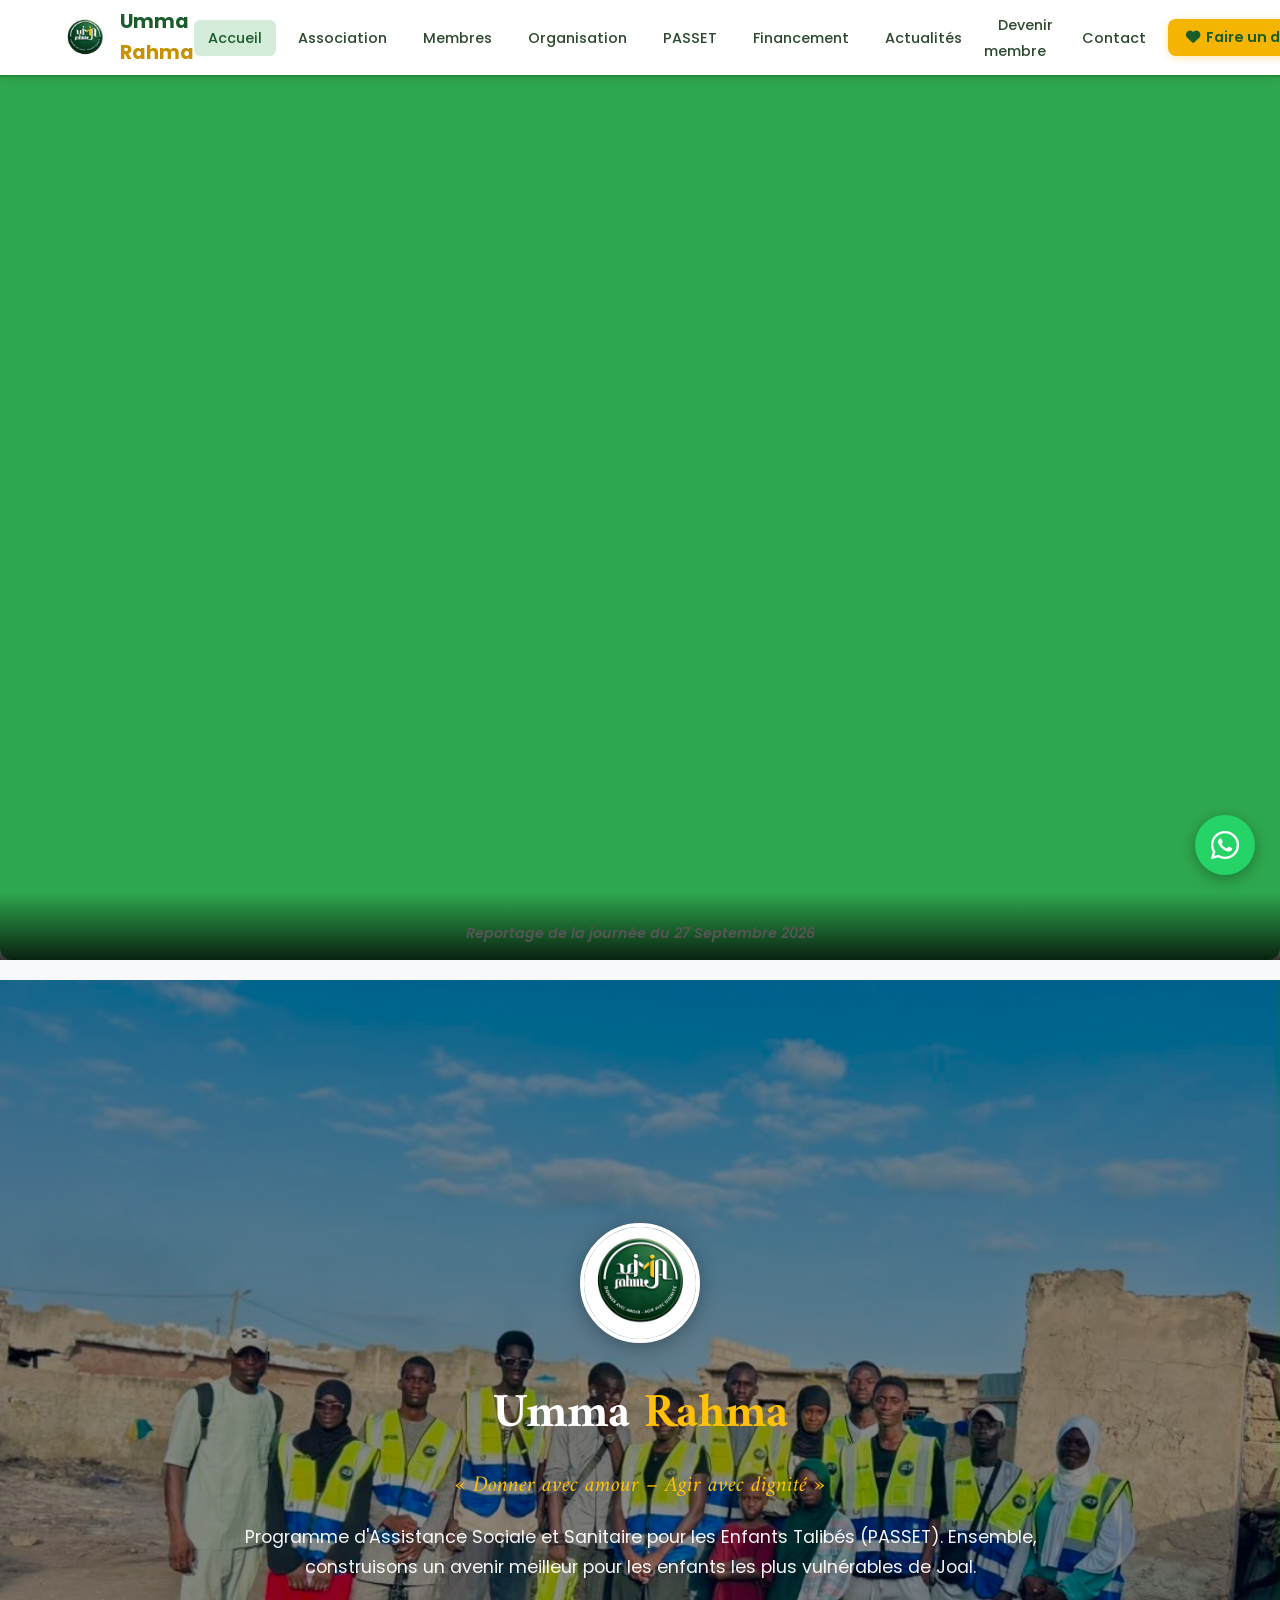
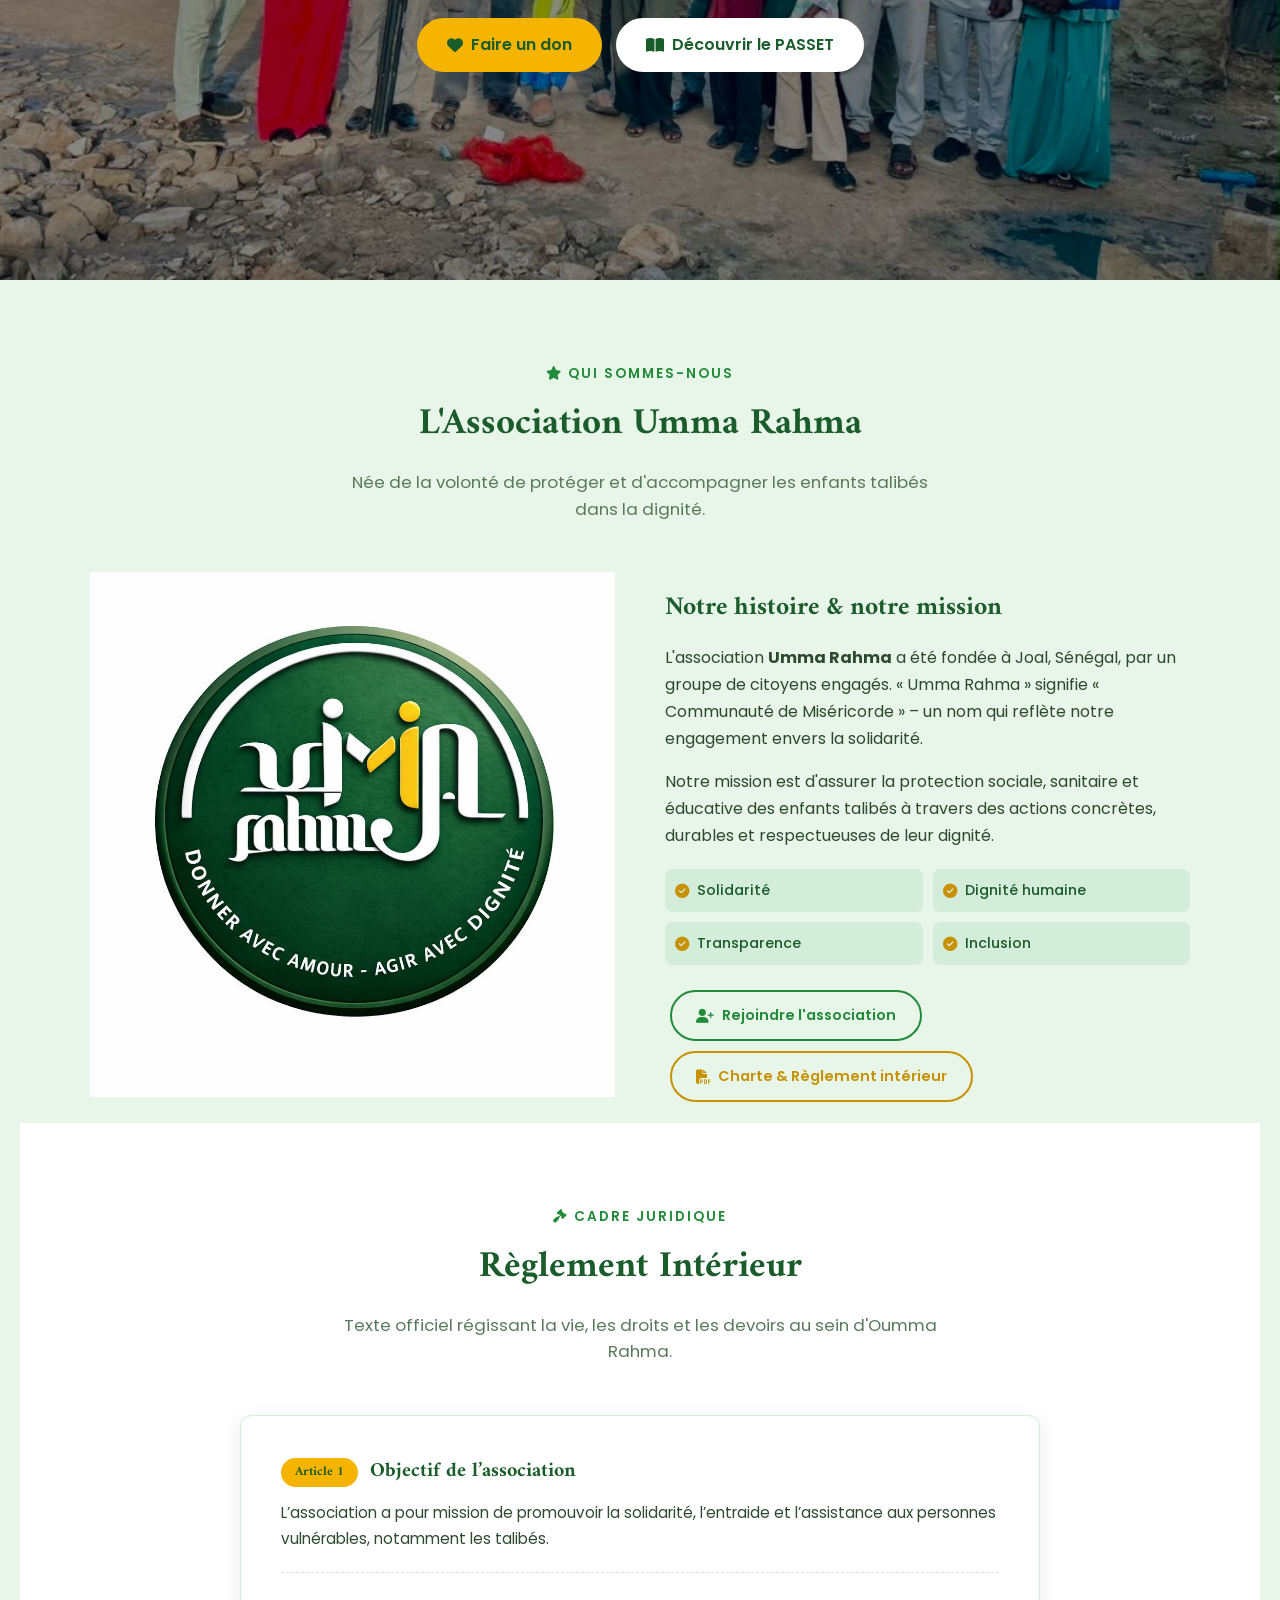
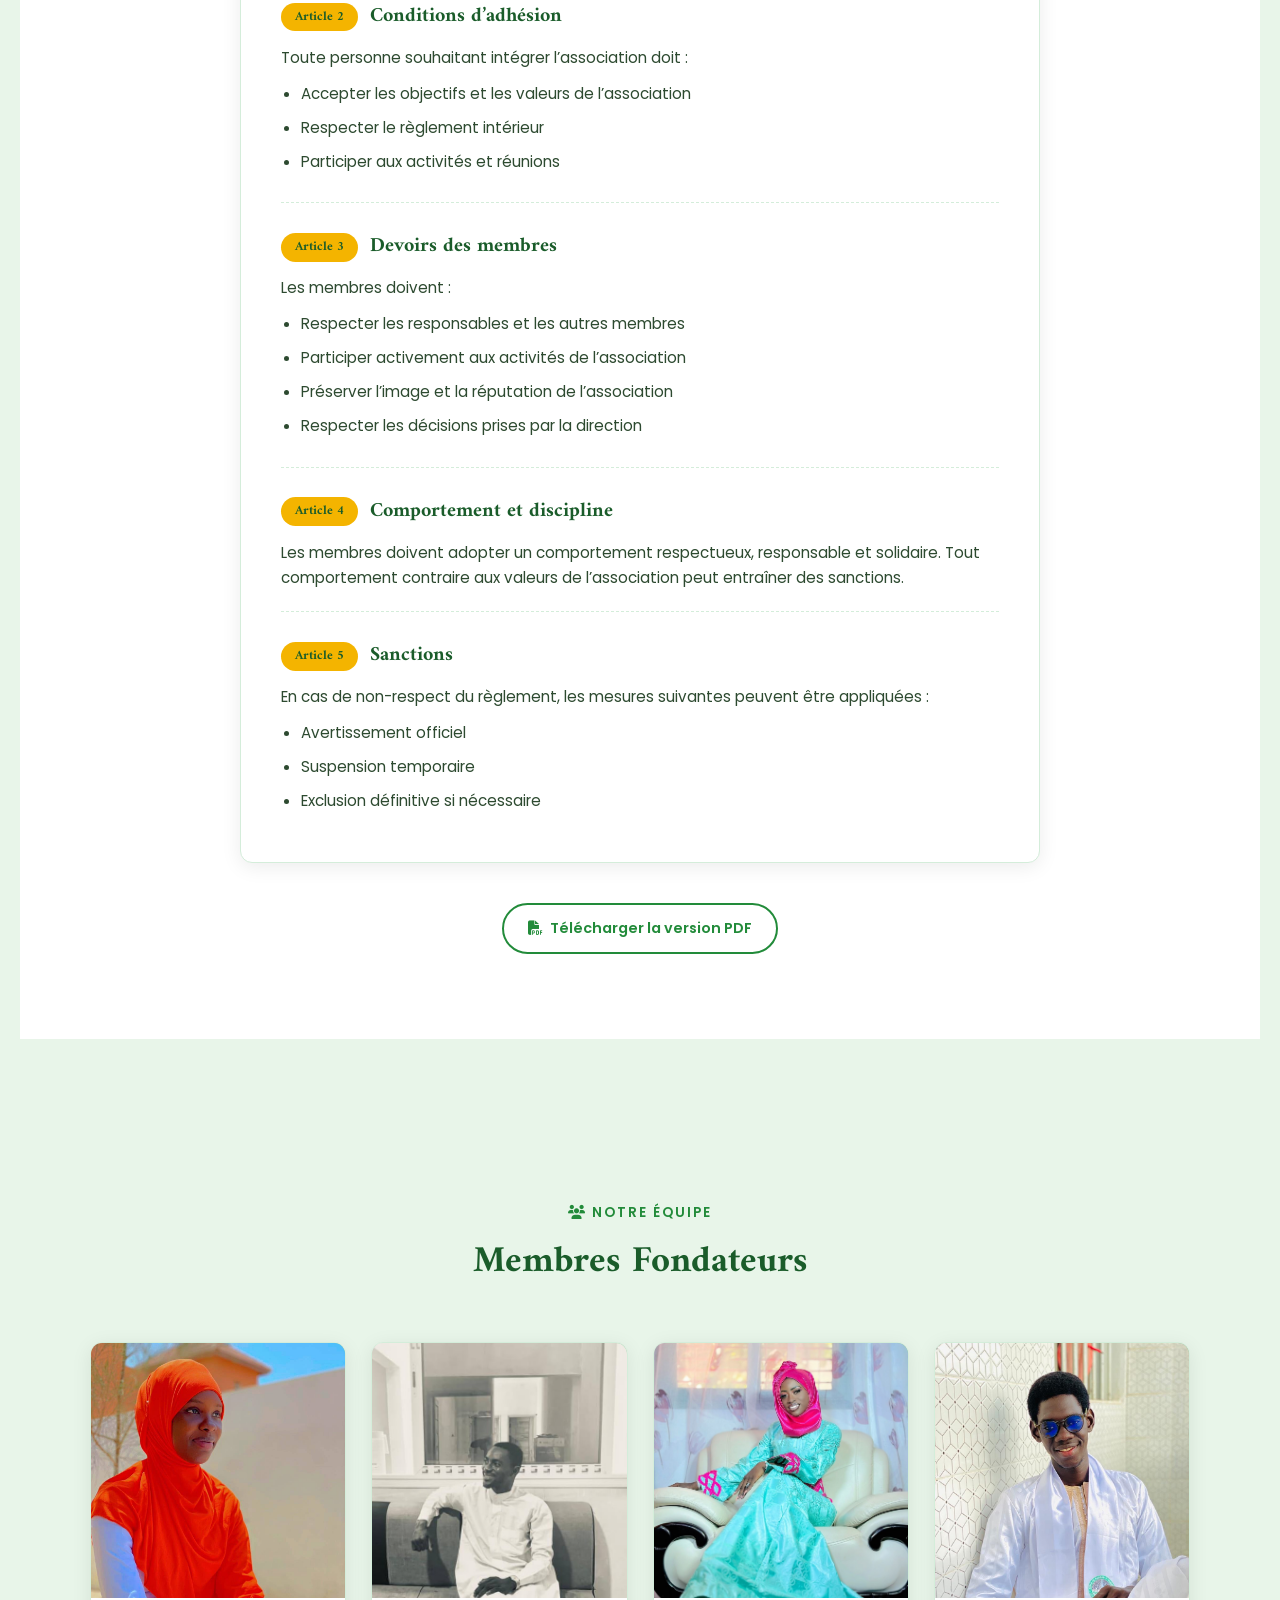
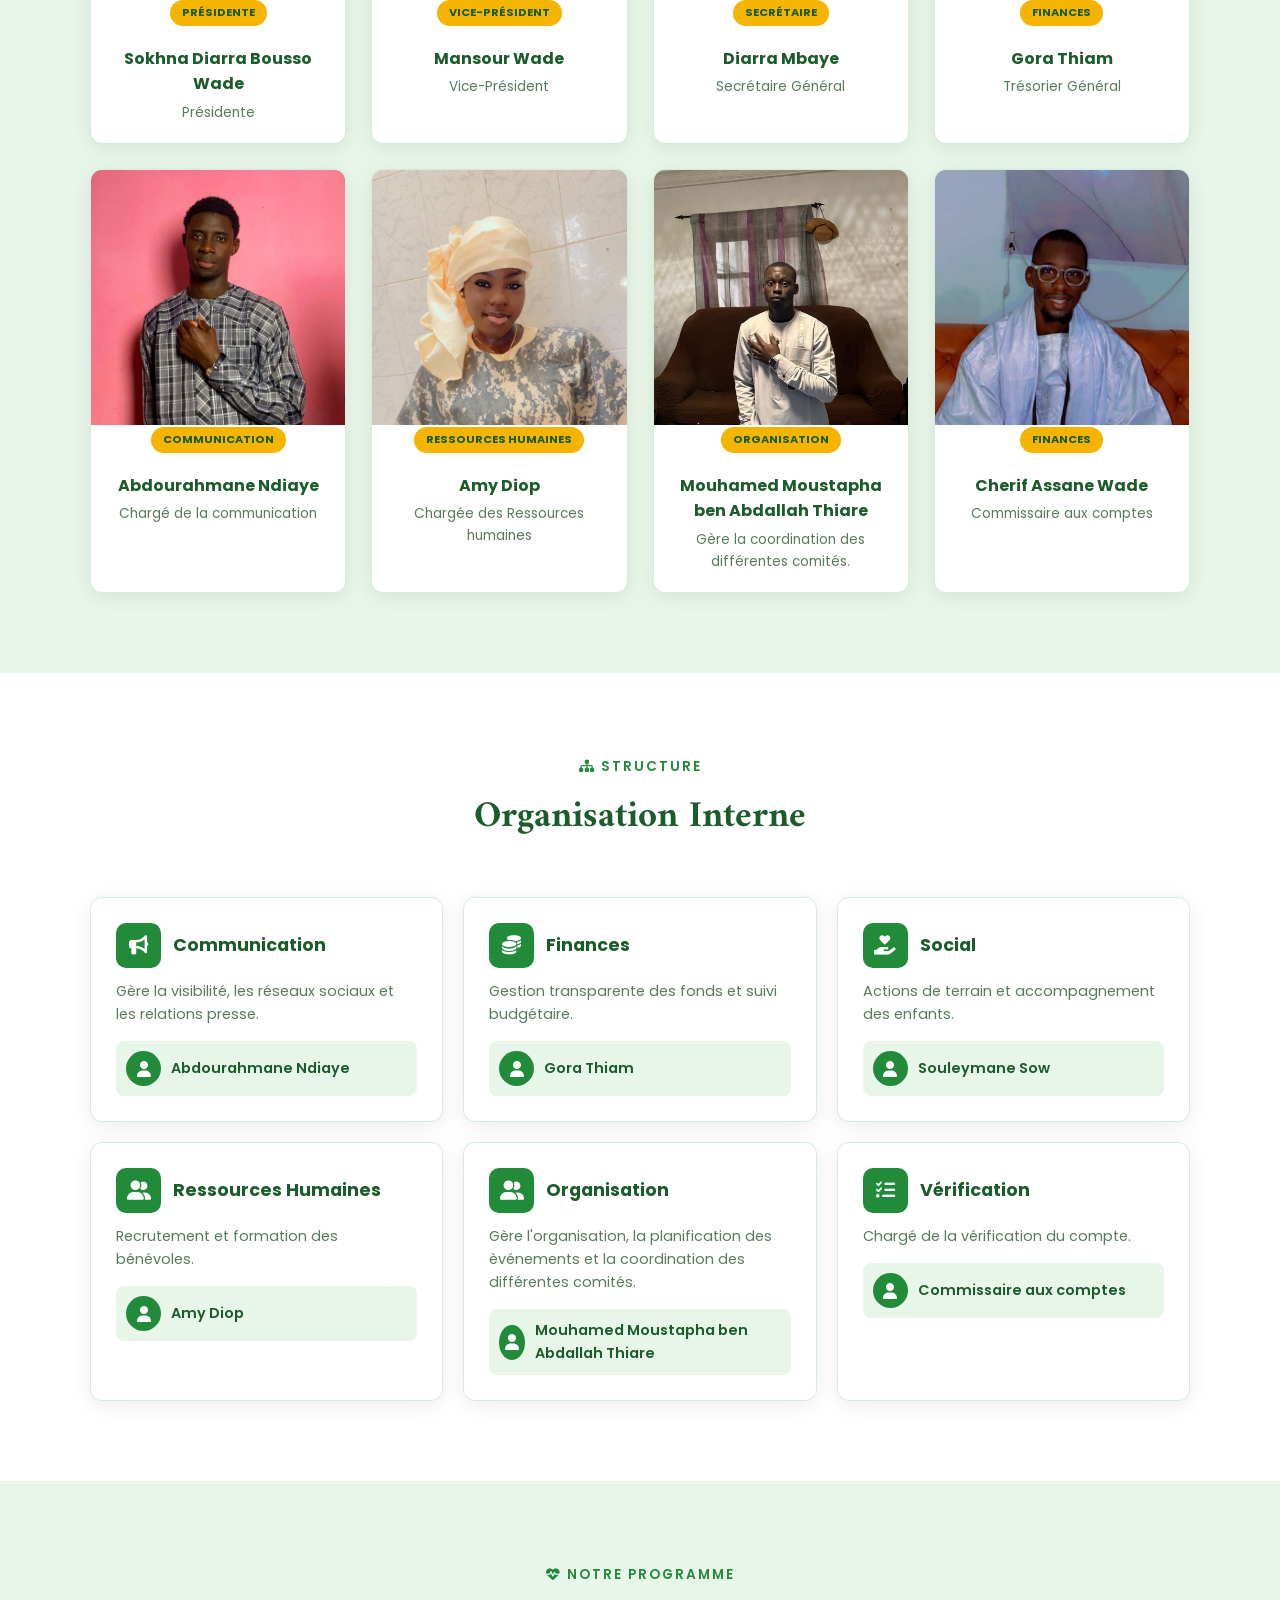
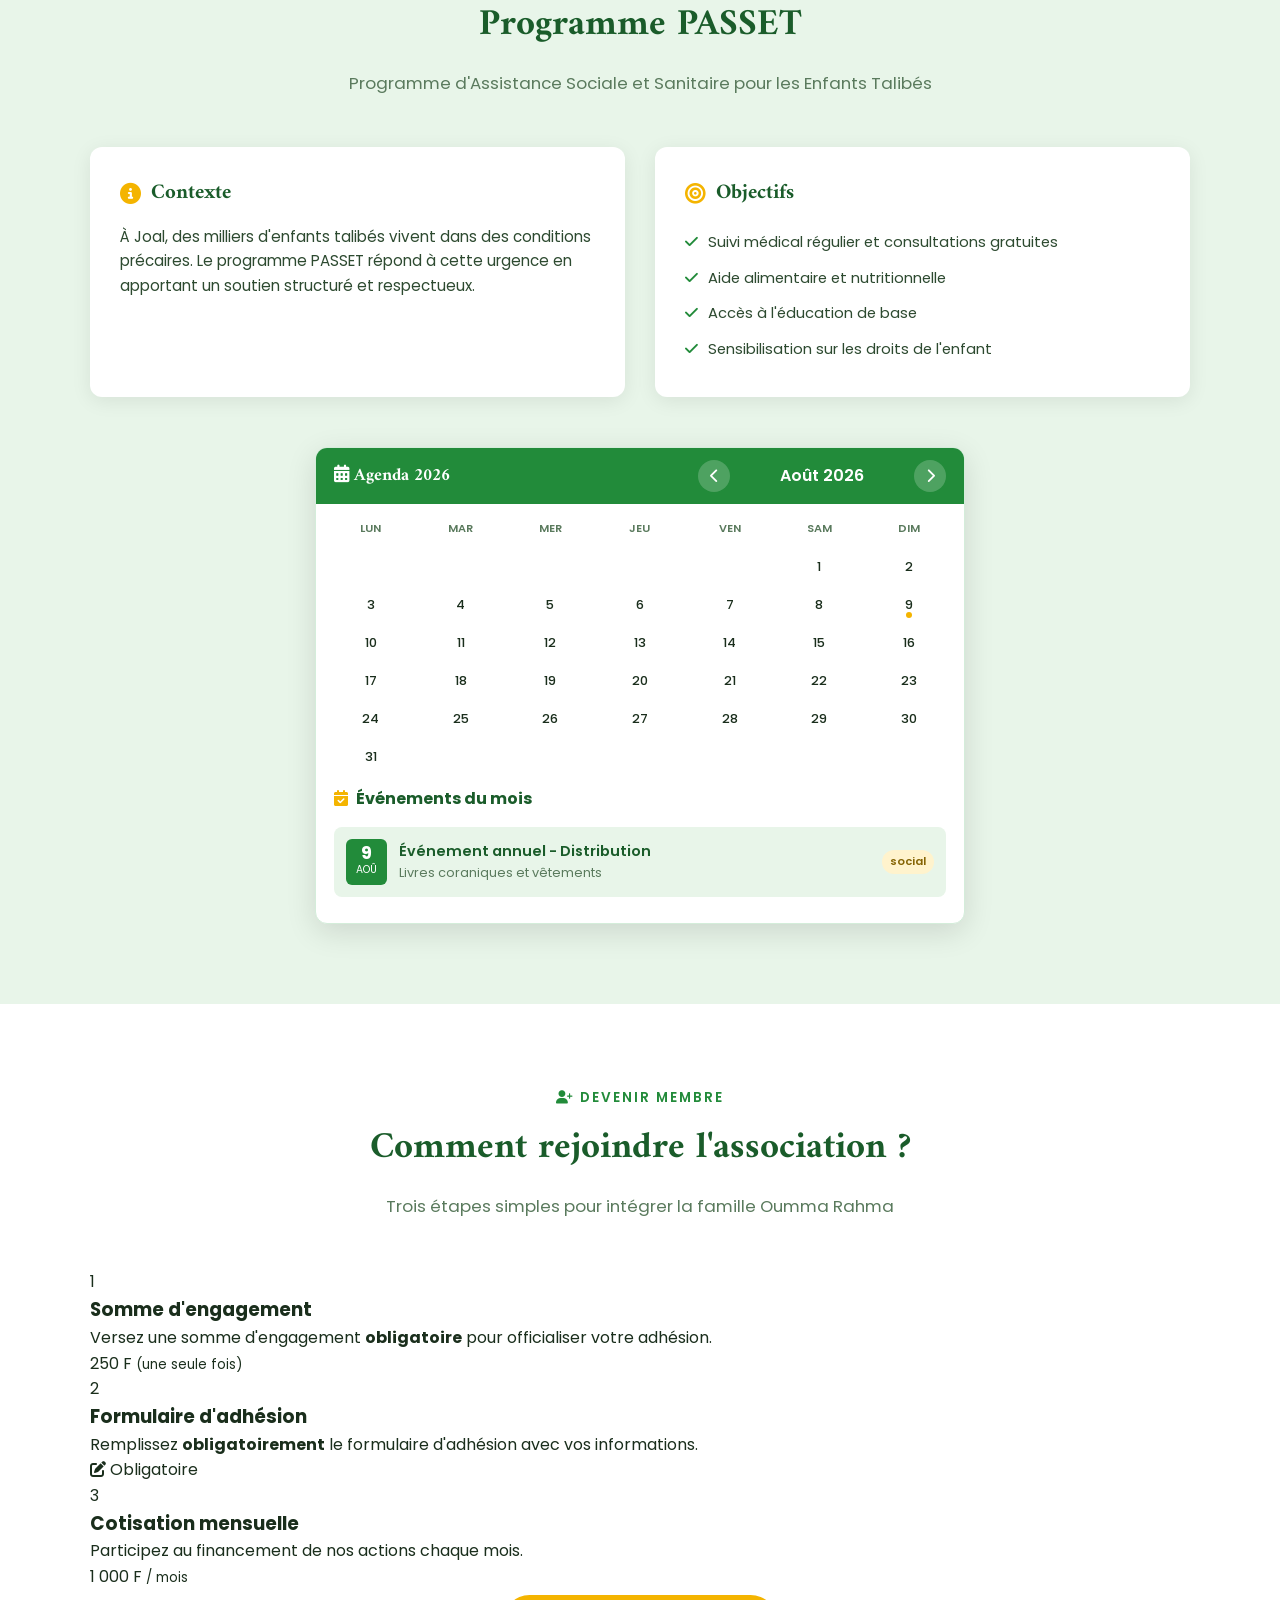
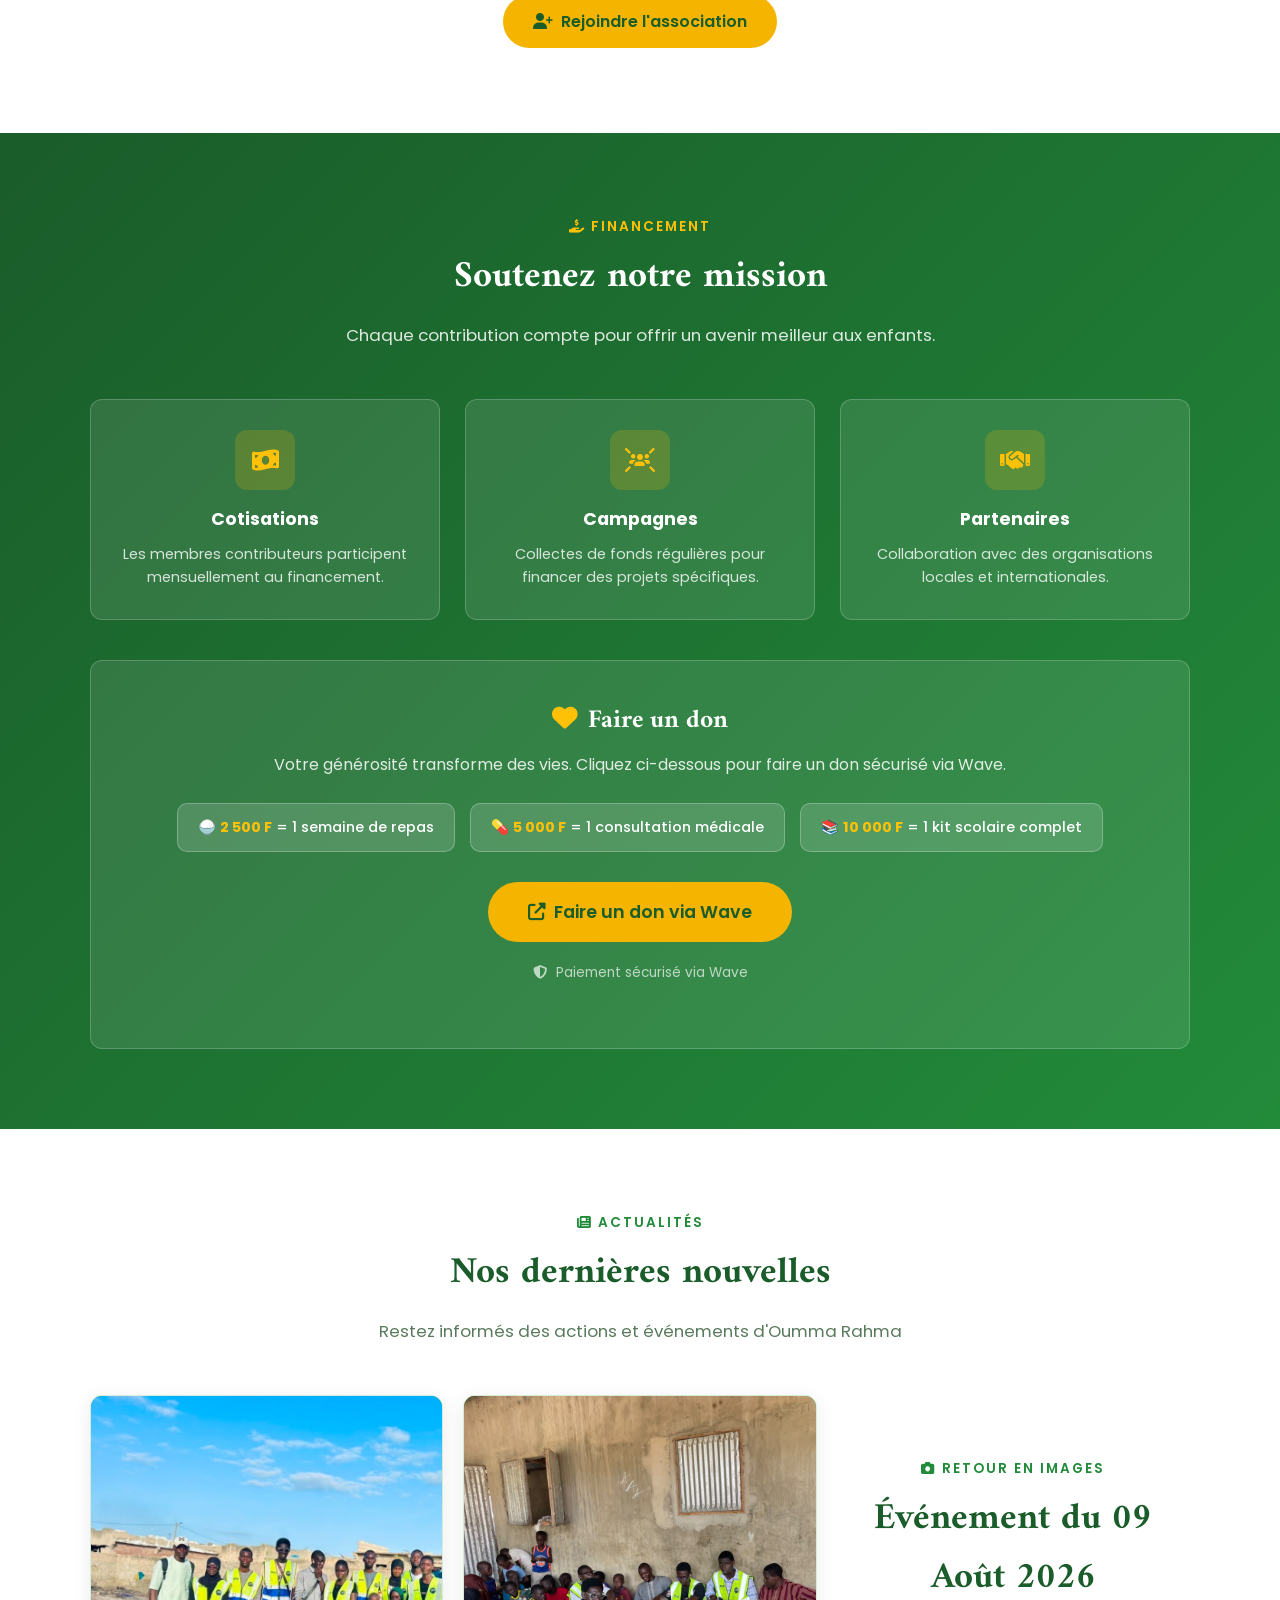
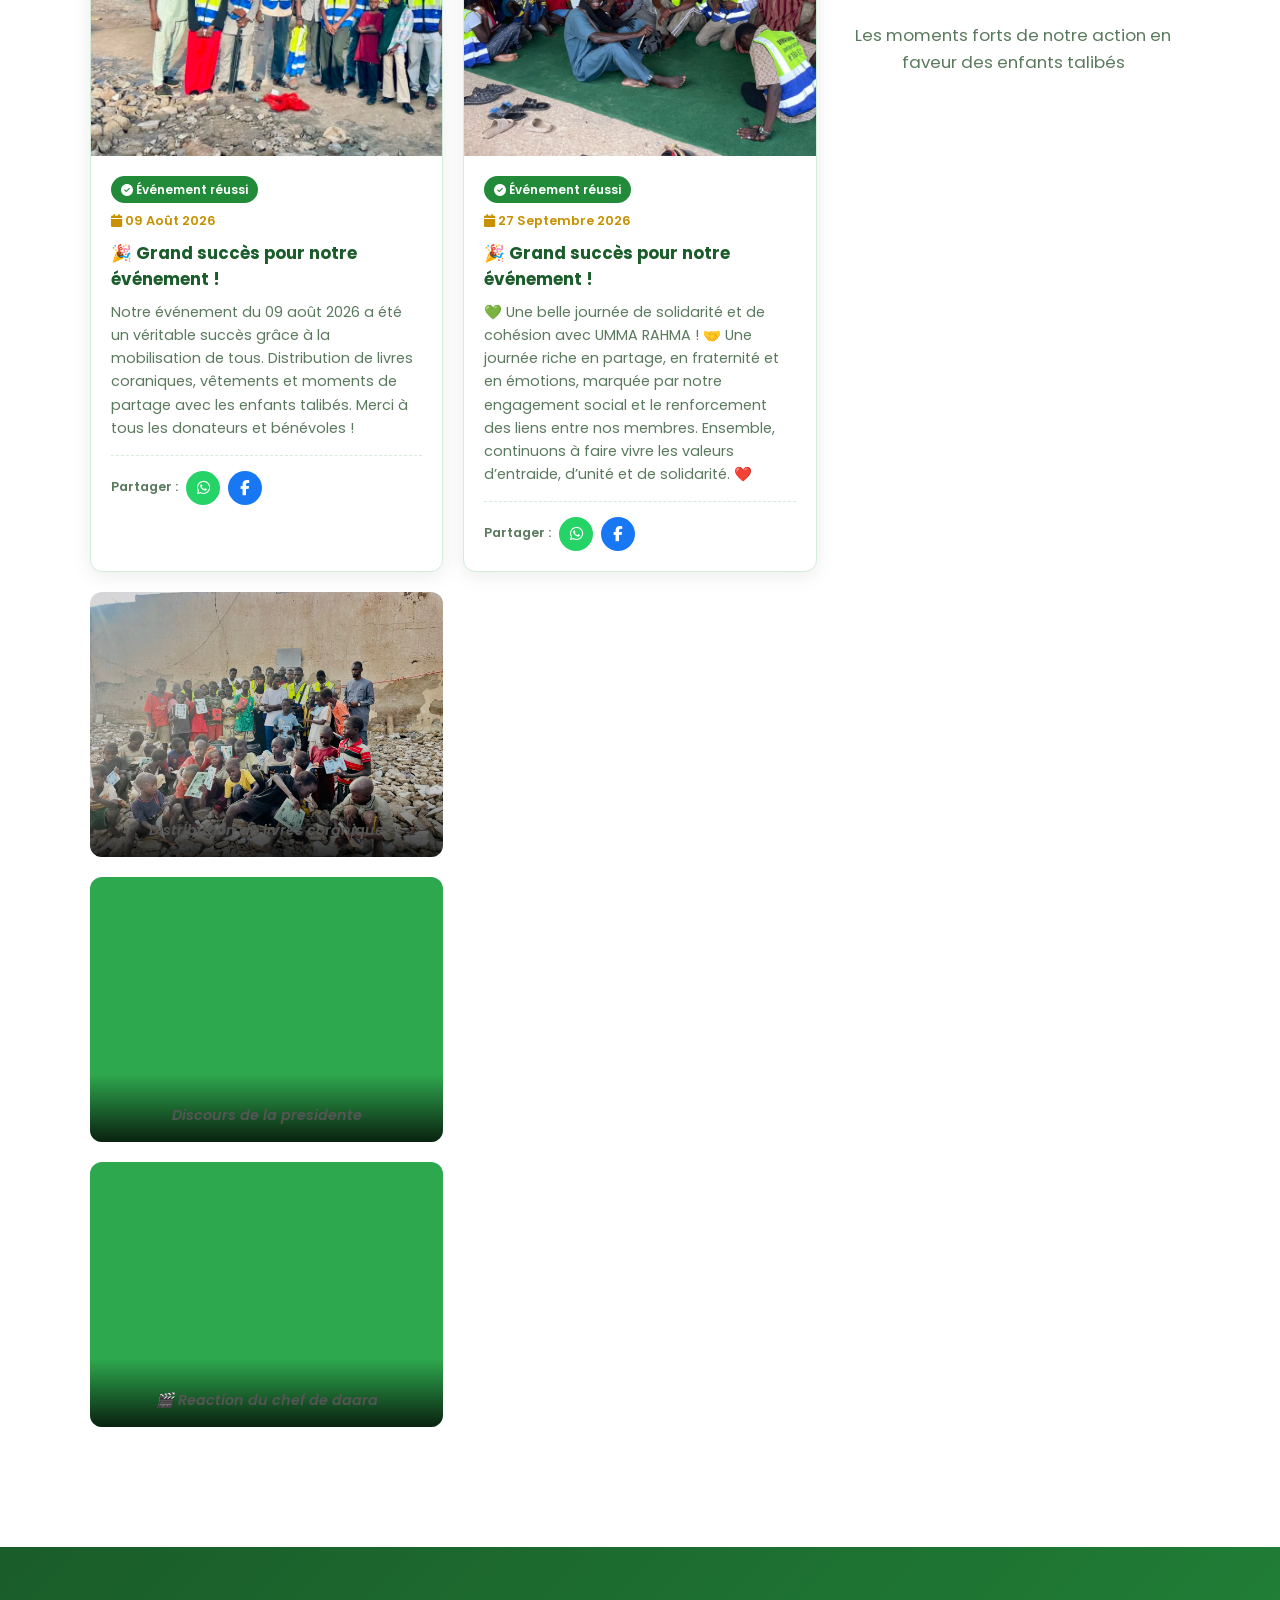
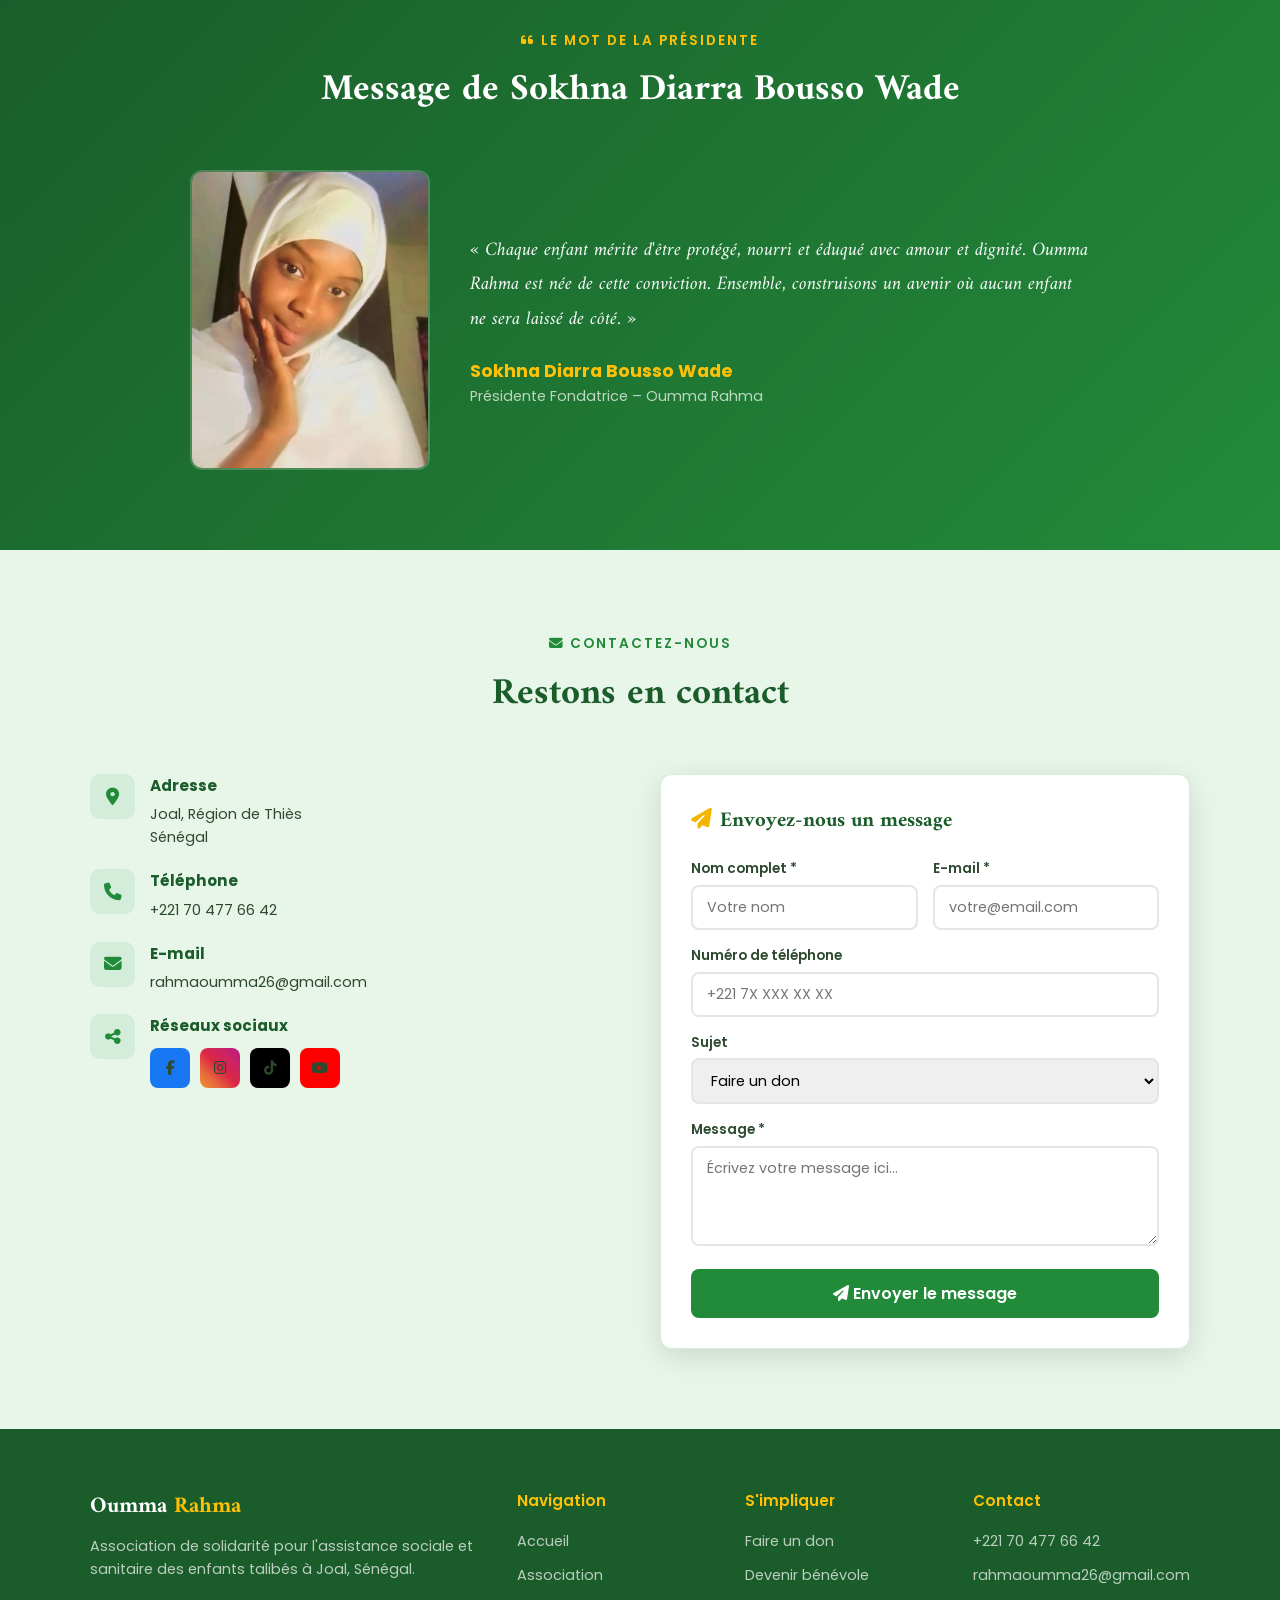
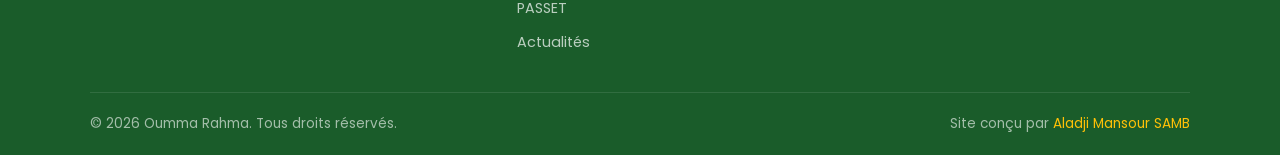
==== index.html @ 97821707 "Update index.html" ====
<!DOCTYPE html>
<html lang="fr">
<head>
      
    <link rel="canonical" href="https://umma-rahma.github.io/Umma-Rahma/" />
    <!-- Google tag (gtag.js) -->
<script async src="https://www.googletagmanager.com/gtag/js?id=G-PC7E6XCJS2"></script>
<script>
  window.dataLayer = window.dataLayer || [];
  function gtag(){dataLayer.push(arguments);}
  gtag('js', new Date());

  gtag('config', 'G-PC7E6XCJS2');
</script>
    <meta charset="UTF-8">
    <meta name="viewport" content="width=device-width, initial-scale=1.0">
    <title>Umma Rahma – Association de Solidarité à Joal, Sénégal</title>
<meta name="description" content="Découvrez Umma Rahma à Joal. Nous protégeons et accompagnons les enfants talibés par des actions sociales, sanitaires et éducatives. Rejoignez notre mission.">
    <link rel="preconnect" href="https://fonts.googleapis.com">
    <link href="https://fonts.googleapis.com/css2?family=Poppins:wght@300;400;500;600;700;800&family=Amiri:wght@400;700&display=swap" rel="stylesheet">
    <link rel="stylesheet" href="https://cdnjs.cloudflare.com/ajax/libs/font-awesome/6.5.0/css/all.min.css">
    <!-- ✅ CSS EXTERNE -->
    <link rel="stylesheet" href="styles.css">
    <script src="https://cdn.formsubmit.co/ajax.js" defer></script>
    <script type="application/ld+json">
{
  "@context": "https://schema.org",
  "@type": "NGO",
  "name": "Association Umma Rahma",
  "url": "https://umma-rahma.github.io/Umma-Rahma/",
  "description": "Association de solidarité à Joal, Sénégal, dédiée à la protection sociale, sanitaire et éducative des enfants talibés.",
  "address": {
    "@type": "PostalAddress",
    "addressLocality": "Joal",
    "addressRegion": "Région de Thiès",
    "addressCountry": "SN"
  },
  "contactPoint": {
    "@type": "ContactPoint",
    "contactType": "Adhésions et Dons",
    "availableLanguage": ["French", "Wolof"]
  }
}
</script>
 
        
</head>
<body>
    
                                <!-- 🎥 VIDÉO 4 -->
        <div class="gallery-item video-container">
  <iframe src="https://www.youtube.com/embed/9JoAQfcyWLM?si=qhn9fbRkwCSv-Zwh"
      title="Reportage Umma Rahma du 27 Septembre 2026"
      width="100%" 
      style="border:0;" 
      loading="lazy" 
      allow="accelerometer; autoplay; clipboard-write; encrypted-media; gyroscope; picture-in-picture" 
      allowfullscreen>
  </iframe>
  <div class="gallery-caption">Reportage de la journée du 27 Septembre 2026</div>
</div>
    <!-- NAVIGATION -->
    <nav class="navbar">
        <div class="nav-container">
            <a href="#accueil" class="nav-logo">
                <img src="images/logo-oumma-rahma.png" alt="Oumma Rahma" class="hero-logo-2">
                <div class="nav-logo-text">Umma <span>Rahma</span></div>
            </a>
            <ul class="nav-links" id="navLinks">
                <li><a href="#accueil" class="active">Accueil</a></li>
                <li><a href="#association">Association</a></li>
                <li><a href="#membres">Membres</a></li>
                <li><a href="#organisation">Organisation</a></li>
                <li><a href="#passet">PASSET</a></li>
                <li><a href="#financement">Financement</a></li>
                <li><a href="#actualites">Actualités</a></li>
                <li><a href="#adhesion">Devenir membre</a></li>
                <li><a href="#contact">Contact</a></li>
                <li><a href="#don" class="nav-donate-btn"><i class="fas fa-heart"></i> Faire un don</a></li>
            </ul>
            <div class="hamburger" id="hamburger">
                <span></span>
                <span></span>
                <span></span>
            </div>
        </div>
    </nav>

    <!-- HERO -->
    <section class="hero" id="accueil">
        <div class="hero-content">
            <img src="images/logo-oumma-rahma.png" alt="Oumma Rahma" class="hero-logo">
            <h1>Umma <span>Rahma</span></h1>
            <p class="hero-slogan">« Donner avec amour – Agir avec dignité »</p>
            <p class="hero-description">
                Programme d'Assistance Sociale et Sanitaire pour les Enfants Talibés (PASSET).
                Ensemble, construisons un avenir meilleur pour les enfants les plus vulnérables de Joal.
            </p>
            <div>
                <a href="#don" class="btn btn-primary">
                    <i class="fas fa-heart"></i> Faire un don
                </a>
                <a href="#passet" class="btn btn-secondary">
                    <i class="fas fa-book-open"></i> Découvrir le PASSET
                </a>
            </div>
        </div>
    </section>

 <section class="section section-green" id="association">
        <div class="container">
            <div class="section-header">
                <div class="section-tag"><i class="fas fa-star"></i> Qui sommes-nous</div>
                <h2 class="section-title">L'Association Umma Rahma</h2>
                <p class="section-subtitle">Née de la volonté de protéger et d'accompagner les enfants talibés dans la dignité.</p>
            </div>
            <div class="about-grid">
                <div> <img src="images/logo-oumma-rahma.png" alt="Notre histoire" class="member-photo">
                    <i class="fas fa-hands-holding-heart"></i>
                </div>
                <div class="about-text">
                    <h3>Notre histoire & notre mission</h3>
                    <p>
                        L'association <strong>Umma Rahma</strong> a été fondée à Joal, Sénégal, par un groupe de citoyens engagés. 
                        « Umma Rahma » signifie « Communauté de Miséricorde » – un nom qui reflète notre engagement envers la solidarité.
                    </p>
                    <p>
                        Notre mission est d'assurer la protection sociale, sanitaire et éducative des enfants talibés à travers 
                        des actions concrètes, durables et respectueuses de leur dignité.
                    </p>
                    <div class="about-values">
                        <div class="about-value"><i class="fas fa-check-circle"></i> Solidarité</div>
                        <div class="about-value"><i class="fas fa-check-circle"></i> Dignité humaine</div>
                        <div class="about-value"><i class="fas fa-check-circle"></i> Transparence</div>
                        <div class="about-value"><i class="fas fa-check-circle"></i> Inclusion</div>
                    </div>
                    <div>
                        <a href="#contact" class="btn-outline">
                            <i class="fas fa-user-plus"></i> Rejoindre l'association
                        </a>
                       <a href="#reglement" class="btn-download">
    <i class="fas fa-file-pdf"></i> Charte & Règlement intérieur
</a>
                    </div>
                </div>
            </div>
        </div>
        <section class="section section-white" id="reglement">
    <div class="container">
        <div class="section-header">
            <div class="section-tag"><i class="fas fa-gavel"></i> Cadre juridique</div>
            <h2 class="section-title">Règlement Intérieur</h2>
            <p class="section-subtitle">Texte officiel régissant la vie, les droits et les devoirs au sein d'Oumma Rahma.</p>
        </div>
        
        <div class="reglement-container">
            <article class="reglement-article">
                <h3><span>Article 1</span> Objectif de l’association</h3>
                <p>L’association a pour mission de promouvoir la solidarité, l’entraide et l’assistance aux personnes vulnérables, notamment les talibés.</p>
            </article>

            <article class="reglement-article">
                <h3><span>Article 2</span> Conditions d’adhésion</h3>
                <p>Toute personne souhaitant intégrer l’association doit :</p>
                <ul>
                    <li>Accepter les objectifs et les valeurs de l’association</li>
                    <li>Respecter le règlement intérieur</li>
                    <li>Participer aux activités et réunions</li>
                </ul>
            </article>

            <article class="reglement-article">
                <h3><span>Article 3</span> Devoirs des membres</h3>
                <p>Les membres doivent :</p>
                <ul>
                    <li>Respecter les responsables et les autres membres</li>
                    <li>Participer activement aux activités de l’association</li>
                    <li>Préserver l’image et la réputation de l’association</li>
                    <li>Respecter les décisions prises par la direction</li>
                </ul>
            </article>

            <article class="reglement-article">
                <h3><span>Article 4</span> Comportement et discipline</h3>
                <p>Les membres doivent adopter un comportement respectueux, responsable et solidaire. Tout comportement contraire aux valeurs de l’association peut entraîner des sanctions.</p>
            </article>

            <article class="reglement-article">
                <h3><span>Article 5</span> Sanctions</h3>
                <p>En cas de non-respect du règlement, les mesures suivantes peuvent être appliquées :</p>
                <ul>
                    <li>Avertissement officiel</li>
                    <li>Suspension temporaire</li>
                    <li>Exclusion définitive si nécessaire</li>
                </ul>
            </article>
        </div>

        <div class="reglement-actions">
            <a href="reglement-interieur.pdf" class="btn-outline" download>
                <i class="fas fa-file-pdf"></i> Télécharger la version PDF
            </a>
        </div>
    </div>
</section>
    </section>

    <!-- MEMBRES -->
    <section class="section section-green" id="membres">
        <div class="container">
            <div class="section-header">
                <div class="section-tag"><i class="fas fa-users"></i> Notre équipe</div>
                <h2 class="section-title">Membres Fondateurs</h2>
            </div>
            <div class="members-grid">
                <div class="member-card">
                    <div class="member-photo"><img src="images/bousso1.jpg" alt="Sokhna Diarra Bousso Wade"></div>
                    <span class="member-role-badge">Présidente</span>
                    <div class="member-info">
                        <div class="member-name">Sokhna Diarra Bousso Wade</div>
                        <div class="member-role">Présidente</div>
                    </div>
                </div>
                <div class="member-card">
                    <div class="member-photo"><img src="images/mansour-wade.jpg" alt="Mansour Wade"></div>
                    <span class="member-role-badge">Vice-Président</span>
                    <div class="member-info">
                        <div class="member-name">Mansour Wade</div>
                        <div class="member-role">Vice-Président</div>
                    </div>
                </div>
                <div class="member-card">
                    <div class="member-photo"><img src="images/diarra.jpg" alt="Diarra Mbaye"></div>
                    <span class="member-role-badge">Secrétaire</span>
                    <div class="member-info">
                        <div class="member-name">Diarra Mbaye</div>
                        <div class="member-role">Secrétaire Général</div>
                    </div>
                </div>
                <div class="member-card">
                    <div class="member-photo"><img src="images/gora_thiam.jpg" alt="Gora Thiam"></div>
                    <span class="member-role-badge">Finances</span>
                    <div class="member-info">
                        <div class="member-name">Gora Thiam</div>
                        <div class="member-role">Trésorier Général</div>
                    </div>
                </div>
                <div class="member-card">
                    <div class="member-photo"><img src="images/abdourahmane.jpg" alt="Abdourahmane Ndiaye"></div>
                    <span class="member-role-badge">Communication</span>
                    <div class="member-info">
                        <div class="member-name">Abdourahmane Ndiaye</div>
                        <div class="member-role">Chargé de la communication</div>
                    </div>
                </div>
                <div class="member-card">
                    <div class="member-photo"><img src="images/amy.jpg" alt="Amy Diop"></div>
                    <span class="member-role-badge">Ressources humaines</span>
                    <div class="member-info">
                        <div class="member-name">Amy Diop</div>
                        <div class="member-role">Chargée des Ressources humaines</div>
                    </div>
                </div>
                <div class="member-card">
                    <div class="member-photo"><img src="images/mouhamed.jpg" alt="mouhamed thiare"></div>
                    <span class="member-role-badge">Organisation</span>
                    <div class="member-info">
                        <div class="member-name">Mouhamed Moustapha ben Abdallah Thiare</div>
                        <div class="member-role">Gère la coordination des différentes comités.</div>
                    </div>
                </div>
                <div class="member-card">
                    <div class="member-photo"><img src="images/cherif.jpg" alt="Cherif Assane Wade"></div>
                    <span class="member-role-badge">Finances</span>
                    <div class="member-info">
                        <div class="member-name">Cherif Assane Wade</div>
                        <div class="member-role">Commissaire aux comptes</div>
                    </div>
                </div>
            </div>
        </div>
    </section>

    <!-- ORGANISATION -->
    <section class="section section-white" id="organisation">
        <div class="container">
            <div class="section-header">
                <div class="section-tag"><i class="fas fa-sitemap"></i> Structure</div>
                <h2 class="section-title">Organisation Interne</h2>
            </div>
            <div class="org-grid">
                <div class="org-card">
                    <div class="org-card-header">
                        <div class="org-icon"><i class="fas fa-bullhorn"></i></div>
                        <div class="org-card-title">Communication</div>
                    </div>
                    <p class="org-card-desc">Gère la visibilité, les réseaux sociaux et les relations presse.</p>
                    <div class="org-leader">
                        <div class="org-leader-avatar"><i class="fas fa-user"></i></div>
                        <div class="org-leader-name">Abdourahmane Ndiaye</div>
                    </div>
                </div>
                <div class="org-card">
                    <div class="org-card-header">
                        <div class="org-icon"><i class="fas fa-coins"></i></div>
                        <div class="org-card-title">Finances</div>
                    </div>
                    <p class="org-card-desc">Gestion transparente des fonds et suivi budgétaire.</p>
                    <div class="org-leader">
                        <div class="org-leader-avatar"><i class="fas fa-user"></i></div>
                        <div class="org-leader-name">Gora Thiam</div>
                    </div>
                </div>
                <div class="org-card">
                    <div class="org-card-header">
                        <div class="org-icon"><i class="fas fa-hand-holding-heart"></i></div>
                        <div class="org-card-title">Social</div>
                    </div>
                    <p class="org-card-desc">Actions de terrain et accompagnement des enfants.</p>
                    <div class="org-leader">
                        <div class="org-leader-avatar"><i class="fas fa-user"></i></div>
                        <div class="org-leader-name">Souleymane Sow</div>
                    </div>
                </div>
                <div class="org-card">
                    <div class="org-card-header">
                        <div class="org-icon"><i class="fas fa-user-friends"></i></div>
                        <div class="org-card-title">Ressources Humaines</div>
                    </div>
                    <p class="org-card-desc">Recrutement et formation des bénévoles.</p>
                    <div class="org-leader">
                        <div class="org-leader-avatar"><i class="fas fa-user"></i></div>
                        <div class="org-leader-name">Amy Diop</div>
                    </div>
                </div>
                <div class="org-card">
                    <div class="org-card-header">
                        <div class="org-icon"><i class="fas fa-user-friends"></i></div>
                        <div class="org-card-title">Organisation</div>
                    </div>
                    <p class="org-card-desc">Gère l'organisation, la planification des èvénements et la coordination des différentes comités.</p>
                    <div class="org-leader">
                        <div class="org-leader-avatar"><i class="fas fa-user"></i></div>
                        <div class="org-leader-name">Mouhamed Moustapha ben Abdallah Thiare </div>
                    </div>
                </div>
                <div class="org-card">
                    <div class="org-card-header">
                        <div class="org-icon"><i class="fas fa-tasks"></i></div>
                        <div class="org-card-title">Vérification</div>
                    </div>
                    <p class="org-card-desc">Chargé de la vérification du compte.</p>
                    <div class="org-leader">
                        <div class="org-leader-avatar"><i class="fas fa-user"></i></div>
                        <div class="org-leader-name">Commissaire aux comptes</div>
                    </div>
                </div>
            </div>
        </div>
    </section>

    <!-- PASSET -->
    <section class="section section-green" id="passet">
        <div class="container">
            <div class="section-header">
                <div class="section-tag"><i class="fas fa-heart-pulse"></i> Notre programme</div>
                <h2 class="section-title">Programme PASSET</h2>
                <p class="section-subtitle">Programme d'Assistance Sociale et Sanitaire pour les Enfants Talibés</p>
            </div>

            <div class="passet-overview">
                <div class="passet-info-card">
                    <h3><i class="fas fa-info-circle"></i> Contexte</h3>
                    <p>À Joal, des milliers d'enfants talibés vivent dans des conditions précaires.
                    Le programme PASSET répond à cette urgence en apportant un soutien structuré et respectueux.</p>
                </div>
                <div class="passet-info-card">
                    <h3><i class="fas fa-bullseye"></i> Objectifs</h3>
                    <ul class="passet-objectives">
                        <li><i class="fas fa-check"></i> Suivi médical régulier et consultations gratuites</li>
                        <li><i class="fas fa-check"></i> Aide alimentaire et nutritionnelle</li>
                        <li><i class="fas fa-check"></i> Accès à l'éducation de base</li>
                        <li><i class="fas fa-check"></i> Sensibilisation sur les droits de l'enfant</li>
                    </ul>
                </div>
            </div>

            <!-- CALENDRIER -->
            <div class="calendar-container">
                <div class="calendar-header">
                    <h3><i class="fas fa-calendar-alt"></i> Agenda 2026</h3>
                    <div class="calendar-nav">
                        <button onclick="changeMonth(-1)"><i class="fas fa-chevron-left"></i></button>
                        <span class="calendar-month" id="calendarMonth">Janvier 2026</span>
                        <button onclick="changeMonth(1)"><i class="fas fa-chevron-right"></i></button>
                    </div>
                </div>
                <div class="calendar-grid">
                    <div class="calendar-weekdays">
                        <div class="calendar-weekday">Lun</div>
                        <div class="calendar-weekday">Mar</div>
                        <div class="calendar-weekday">Mer</div>
                        <div class="calendar-weekday">Jeu</div>
                        <div class="calendar-weekday">Ven</div>
                        <div class="calendar-weekday">Sam</div>
                        <div class="calendar-weekday">Dim</div>
                    </div>
                    <div class="calendar-days" id="calendarDays"></div>
                </div>
                <div class="calendar-events">
                    <h4 style="margin-bottom:15px; color:var(--green-dark);"><i class="fas fa-calendar-check" style="color:var(--yellow); margin-right:8px;"></i>Événements du mois</h4>
                    <ul class="calendar-event-list" id="eventList"></ul>
                </div>
            </div>
        </div>
    </section>

     <!-- DEVENIR MEMBRE -->
    <section class="section section-white" id="adhesion">
        <div class="container">
            <div class="section-header">
                <div class="section-tag"><i class="fas fa-user-plus"></i> Devenir membre</div>
                <h2 class="section-title">Comment rejoindre l'association ?</h2>
                <p class="section-subtitle">Trois étapes simples pour intégrer la famille Oumma Rahma</p>
            </div>

            <div class="steps-grid">
                <div class="step-card">
                    <div class="step-number">1</div>
                    <h3>Somme d'engagement</h3>
                    <p>Versez une somme d'engagement <strong>obligatoire</strong> pour officialiser votre adhésion.</p>
                    <div class="step-price">250 F <small>(une seule fois)</small></div>
                </div>

                <div class="step-card">
                    <div class="step-number">2</div>
                    <h3>Formulaire d'adhésion</h3>
                    <p>Remplissez <strong>obligatoirement</strong> le formulaire d'adhésion avec vos informations.</p>
                    <div class="step-price"><i class="fas fa-edit"></i> Obligatoire</div>
                </div>

                <div class="step-card">
                    <div class="step-number">3</div>
                    <h3>Cotisation mensuelle</h3>
                    <p>Participez au financement de nos actions chaque mois.</p>
                    <div class="step-price monthly">1 000 F <small>/ mois</small></div>
                </div>
            </div>

            <div style="text-align:center;">
                <a href="adhesion.html" class="btn btn-primary">
                    <i class="fas fa-user-plus"></i> Rejoindre l'association
                </a>
            </div>
        </div>
    </section>

    <!-- FINANCEMENT -->
    <section class="section section-dark" id="financement">
        <div class="container">
            <div class="section-header">
                <div class="section-tag"><i class="fas fa-hand-holding-dollar"></i> Financement</div>
                <h2 class="section-title">Soutenez notre mission</h2>
                <p class="section-subtitle">Chaque contribution compte pour offrir un avenir meilleur aux enfants.</p>
            </div>

            <div class="finance-grid">
                <div class="finance-card">
                    <div class="finance-icon"><i class="fas fa-money-bill-wave"></i></div>
                    <h3>Cotisations</h3>
                    <p>Les membres contributeurs participent mensuellement au financement.</p>
                </div>
                <div class="finance-card">
                    <div class="finance-icon"><i class="fas fa-users-rays"></i></div>
                    <h3>Campagnes</h3>
                    <p>Collectes de fonds régulières pour financer des projets spécifiques.</p>
                </div>
                <div class="finance-card">
                    <div class="finance-icon"><i class="fas fa-handshake"></i></div>
                    <h3>Partenaires</h3>
                    <p>Collaboration avec des organisations locales et internationales.</p>
                </div>
            </div>

            <div class="donate-section" id="don">
                <h3><i class="fas fa-heart" style="margin-right:10px; color:var(--yellow-light);"></i>Faire un don</h3>
                <p>Votre générosité transforme des vies. Cliquez ci-dessous pour faire un don sécurisé via Wave.</p>
                                <div class="don-impacts">
                    <div class="don-impact-item">🍚 <strong>2 500 F</strong> = 1 semaine de repas</div>
                    <div class="don-impact-item">💊 <strong>5 000 F</strong> = 1 consultation médicale</div>
                    <div class="don-impact-item">📚 <strong>10 000 F</strong> = 1 kit scolaire complet</div>
                </div>
                <a href="https://pay.wave.com/m/M_sn_-3jBgdphMdHc/c/sn/" target="_blank" rel="noopener noreferrer" class="btn btn-primary" style="font-size:1.1rem; padding:16px 40px;">
                    <i class="fas fa-external-link-alt"></i> Faire un don via Wave
                </a>
                <p style="font-size:0.85rem; margin-top:15px; opacity:0.8;">
                    <i class="fas fa-shield-alt" style="margin-right:5px;"></i>
                    Paiement sécurisé via Wave
                </p>
            </div>
        </div>
    </section>

    <!-- ACTUALITÉS -->
    <section class="section section-white" id="actualites">
        <div class="container">
            <div class="section-header">
                <div class="section-tag"><i class="fas fa-newspaper"></i> Actualités</div>
                <h2 class="section-title">Nos dernières nouvelles</h2>
                <p class="section-subtitle">Restez informés des actions et événements d'Oumma Rahma</p>
            </div>

                        <div class="articles-grid">
                <!-- Article 1 : Événement réussi -->
                <div class="article-card">
                    <div class="article-image">
                        <img src="images/evenement-aout2026/photo-principale.jpg" alt="Événement du 09 août 2026">
                    </div>
                    <div class="article-content">
                        <span class="success-badge"><i class="fas fa-check-circle"></i> Événement réussi</span>
                        <div class="article-date"><i class="fas fa-calendar"></i> 09 Août 2026</div>
                        <h4>🎉 Grand succès pour notre événement !</h4>
                        <p>Notre événement du 09 août 2026 a été un véritable succès grâce à la mobilisation de tous. Distribution de livres coraniques, vêtements et moments de partage avec les enfants talibés. Merci à tous les donateurs et bénévoles !</p>
                        <div class="article-share">
                            <span>Partager :</span>
                            <a class="share-btn whatsapp" target="_blank" rel="noopener noreferrer" aria-label="Partager sur WhatsApp"
                               href="https://wa.me/?text=%F0%9F%8E%89%20Succ%C3%A8s%20de%20l%27%C3%A9v%C3%A9nement%20Oumma%20Rahma%20du%2009%20ao%C3%BBt%202026%20%C3%A0%20Joal%20!%20D%C3%A9couvrez%20les%20images%20%F0%9F%91%89%20https%3A%2F%2Fumma-rahma.github.io%2FUmma-Rahma%2F">
                                <i class="fab fa-whatsapp"></i>
                            </a>
                            <a class="share-btn facebook" target="_blank" rel="noopener noreferrer" aria-label="Partager sur Facebook"
                               href="https://www.facebook.com/sharer/sharer.php?u=https%3A%2F%2Fumma-rahma.github.io%2FUmma-Rahma%2F">
                                <i class="fab fa-facebook-f"></i>
                            </a>
                        </div>
                    </div>
                </div>

               
<!-- Article 2 : Journée de Solidarité & de Cohésion -->
 <div class="article-card">
                    <div class="article-image">
                        <img src="images/evenement-septembre2026/photo1.jpeg" alt="Événement du 27 septembre 2026">
                    </div>
                    <div class="article-content">
                        <span class="success-badge"><i class="fas fa-check-circle"></i> Événement réussi</span>
                        <div class="article-date"><i class="fas fa-calendar"></i> 27 Septembre 2026</div>
                        <h4>🎉 Grand succès pour notre événement !</h4>
                        <p>
                            💚 Une belle journée de solidarité et de cohésion avec UMMA RAHMA ! 🤝

Une journée riche en partage, en fraternité et en émotions, marquée par notre engagement social et le renforcement des liens entre nos membres. Ensemble, continuons à faire vivre les valeurs d’entraide, d’unité et de solidarité. ❤️
                            </p>
                        <div class="article-share">
                            <span>Partager :</span>
                            <a class="share-btn whatsapp" target="_blank" rel="noopener noreferrer" aria-label="Partager sur WhatsApp"
                               href="https://wa.me/?text=%F0%9F%8E%89%20Succ%C3%A8s%20de%20l%27%C3%A9v%C3%A9nement%20Oumma%20Rahma%20du%2009%20ao%C3%BBt%202026%20%C3%A0%20Joal%20!%20D%C3%A9couvrez%20les%20images%20%F0%9F%91%89%20https%3A%2F%2Fumma-rahma.github.io%2FUmma-Rahma%2F">
                                <i class="fab fa-whatsapp"></i>
                            </a>
                            <a class="share-btn facebook" target="_blank" rel="noopener noreferrer" aria-label="Partager sur Facebook"
                               href="https://www.facebook.com/sharer/sharer.php?u=https%3A%2F%2Fumma-rahma.github.io%2FUmma-Rahma%2F">
                                <i class="fab fa-facebook-f"></i>
                            </a>
                        </div>
                    </div>
                </div>

               

            <!-- ✅ GALERIE AVEC PHOTOS ET VIDÉOS DE L'ÉVÉNEMENT -->
            <div class="section-header" style="margin-top: 60px;">
                <div class="section-tag"><i class="fas fa-camera"></i> Retour en images</div>
                <h2 class="section-title">Événement du 09 Août 2026</h2>
                <p class="section-subtitle">Les moments forts de notre action en faveur des enfants talibés</p>
            </div>

            <div class="gallery-grid">
                <!-- 📸 PHOTOS : Remplacez les src par vos vraies photos -->
                <div class="gallery-item">
                    <img src="images/evenement-aout2026/photo1.jpg" alt="Distribution de livres coraniques">
                    <div class="gallery-caption">Distribution de livres coranique</div>
                </div>
                

                <!-- 🎥 VIDÉO 1 : Remplacez le src par votre vidéo -->
                <div class="gallery-item">
    <iframe src="https://www.youtube.com/embed/Ik6_8HLc32w"
        title="Événement Oumma Rahma – 09 août 2026"
        width="100%" height="100%" style="border:0;"
        loading="lazy" allowfullscreen></iframe>
    <div class="gallery-caption"> Discours de la presidente </div>
</div>

                <!-- 🎥 VIDÉO 2 -->
                <div class="gallery-item">
    <iframe src="https://www.youtube.com/embed/LfHJlGazEig?si=jPKVwIV4rjCaUAof" 
        title="YouTube video player"
        width="100%" height="100%" style="border:0;"
        loading="lazy" allowfullscreen> </iframe>
     <div class="gallery-caption">🎬 Reaction du chef de daara </div>


                    <!-- 🎥 VIDÉO 3 -->
                <div class="gallery-item">
                    <video controls poster="images/evenement-aout2026/video2-cover.jpg">
                        <source src="images/evenement-aout2026/video2.mp4" type="video/mp4">
                        Votre navigateur ne supporte pas la vidéo.
                    </video>
                    <div class="gallery-caption">🎬 Témoignages</div>
                </div>
   
            </div>
           </div>
           </div>
                </section>

    <!-- PRÉSIDENTE -->
    <section class="section section-dark">
        <div class="container">
            <div class="section-header">
                <div class="section-tag"><i class="fas fa-quote-left"></i> Le mot de la présidente</div>
                <h2 class="section-title">Message de Sokhna Diarra Bousso Wade</h2>
            </div>
            <div class="president-card">
                <div class="president-photo">
                    <img src="images/bousso.jpg" alt="Sokhna Diarra Bousso Wade">
                </div>
                <div class="president-message">
                    <blockquote>
                        « Chaque enfant mérite d'être protégé, nourri et éduqué avec amour et dignité.
                        Oumma Rahma est née de cette conviction. Ensemble, construisons un avenir où
                        aucun enfant ne sera laissé de côté. »
                    </blockquote>
                    <div class="president-name">Sokhna Diarra Bousso Wade</div>
                    <div class="president-title">Présidente Fondatrice – Oumma Rahma</div>
                </div>
            </div>
        </div>
    </section>

    <!-- CONTACT -->
    <section class="section section-green" id="contact">
        <div class="container">
            <div class="section-header">
                <div class="section-tag"><i class="fas fa-envelope"></i> Contactez-nous</div>
                <h2 class="section-title">Restons en contact</h2>
            </div>
            <div class="contact-grid">
                <div>
                    <div class="contact-item">
                        <div class="contact-icon"><i class="fas fa-location-dot"></i></div>
                        <div class="contact-text">
                            <h4>Adresse</h4>
                            <p>Joal, Région de Thiès<br>Sénégal</p>
                        </div>
                    </div>
                    <div class="contact-item">
                        <div class="contact-icon"><i class="fas fa-phone"></i></div>
                        <div class="contact-text">
                            <h4>Téléphone</h4>
                            <p><a href="tel:+221704776642">+221 70 477 66 42</a></p>
                        </div>
                    </div>
                    <div class="contact-item">
                        <div class="contact-icon"><i class="fas fa-envelope"></i></div>
                        <div class="contact-text">
                            <h4>E-mail</h4>
                            <p><a href="mailto:rahmaoumma26@gmail.com">rahmaoumma26@gmail.com</a></p>
                        </div>
                    </div>
                    <div class="contact-item">
                        <div class="contact-icon"><i class="fas fa-share-nodes"></i></div>
                        <div class="contact-text">
                            <h4>Réseaux sociaux</h4>
                            <div class="social-links">
                                <a href="https://www.facebook.com/share/197mq5wo2Y/?mibextid=wwXIfr" class="social-link facebook" target="_blank" rel="noopener noreferrer"><i class="fab fa-facebook-f"></i></a>
                                <a href="https://www.instagram.com/umm.arahma?igsh=MTZ2dnR3emJxZm0yOA==" class="social-link instagram" target="_blank" rel="noopener noreferrer"><i class="fab fa-instagram"></i></a>
                                <a href="https://www.tiktok.com/@umma.rahma26?_r=1&_t=ZS-98lyLGylbrV" class="social-link tiktok" target="_blank" rel="noopener noreferrer"><i class="fab fa-tiktok"></i></a>
                                 <a href="https://youtube.com/@ummarahma-s4w?si=d7-7wGActnNERRFL" class="social-link youtube" target="_blank" rel="noopener noreferrer"><i class="fab fa-youtube"></i></a>
                            </div>
                        </div>
                    </div>
                </div>
                <div class="contact-form">
                    <h3><i class="fas fa-paper-plane" style="color:var(--yellow); margin-right:8px;"></i>Envoyez-nous un message</h3>
                    <form id="contactForm" onsubmit="handleFormSubmit(event)">
                        <input type="hidden" name="_subject" value="Nouveau message - Site Oumma Rahma">
                        <input type="hidden" name="_captcha" value="false">
                        <input type="text" name="_gotcha" style="display:none" tabindex="-1" autocomplete="off">

                        <div class="form-row">
                            <div class="form-group">
                                <label for="name">Nom complet *</label>
                                <input type="text" id="name" name="name" required placeholder="Votre nom">
                            </div>
                            <div class="form-group">
                                <label for="email">E-mail *</label>
                                <input type="email" id="email" name="email" required placeholder="votre@email.com">
                            </div>
                        </div>
                        <div class="form-group">
                            <label for="phone">Numéro de téléphone</label>
                            <input type="tel" id="phone" name="telephone" placeholder="+221 7X XXX XX XX" inputmode="tel">
                        </div>
                        <div class="form-group">
                            <label for="subject">Sujet</label>
                            <select id="subject" name="sujet">
                                <option value="Faire un don">Faire un don</option>
                                <option value="Devenir bénévole">Devenir bénévole</option>
                                <option value="Partenariat">Proposer un partenariat</option>
                                <option value="Information">Demande d'information</option>
                                <option value="Autre">Autre</option>
                            </select>
                        </div>
                        <div class="form-group">
                            <label for="message">Message *</label>
                            <textarea id="message" name="message" required placeholder="Écrivez votre message ici..."></textarea>
                        </div>
                           
                        <button type="submit" class="form-submit" id="submitBtn">
                            <i class="fas fa-paper-plane"></i> Envoyer le message
                        </button>
                    </form>

                    <div id="formSuccess" style="display:none; text-align:center; padding:20px; background:#d4edda; border-radius:8px; margin-top:15px; color:#155724;">
                        <i class="fas fa-check-circle" style="font-size:2rem; margin-bottom:10px;"></i>
                        <h4>Message envoyé avec succès !</h4>
                        <p>Merci pour votre message. Nous vous répondrons rapidement.</p>
                    </div>
                </div>
            </div>
        </div>
    </section>

    <!-- FOOTER -->
    <footer class="footer">
        <div class="footer-grid">
            <div class="footer-brand">
                <h3>Oumma <span>Rahma</span></h3>
                <p>Association de solidarité pour l'assistance sociale et sanitaire des enfants talibés à Joal, Sénégal.</p>
            </div>
            <div class="footer-col">
                <h4>Navigation</h4>
                <ul>
                    <li><a href="#accueil">Accueil</a></li>
                    <li><a href="#association">Association</a></li>
                    <li><a href="#passet">PASSET</a></li>
                    <li><a href="#actualites">Actualités</a></li>
                </ul>
            </div>
            <div class="footer-col">
                <h4>S'impliquer</h4>
                <ul>
                    <li><a href="#don">Faire un don</a></li>
                    <li><a href="#contact">Devenir bénévole</a></li>
                </ul>
            </div>
            <div class="footer-col">
                <h4>Contact</h4>
                <ul>
                    <li><a href="tel:+221704776642">+221 70 477 66 42</a></li>
                    <li><a href="mailto:rahmaoumma26@gmail.com">rahmaoumma26@gmail.com</a></li>
                </ul>
            </div>
        </div>
        <div class="footer-bottom">
            <p>&copy; 2026 Oumma Rahma. Tous droits réservés.</p>
            <p class="footer-credit">Site conçu par <a href="https://wa.me/221703447818">Aladji Mansour SAMB</a></p>
        </div>
    </footer>

    <script>
  function handleFormSubmit(e) {
    e.preventDefault();
    const form = e.target;
    const btn = document.getElementById('submitBtn');
    const successMsg = document.getElementById('formSuccess');
    const originalText = btn.innerHTML;

    // Validation email
    const emailInput = document.getElementById('email');
    const emailRegex = /^[^\s@]+@[^\s@]+\.[^\s@]+$/;
    if (!emailRegex.test(emailInput.value.trim())) {
        emailInput.style.borderColor = 'red';
        alert("⚠️ L'adresse email semble incorrecte.\nVeuillez vérifier (ex: nom@gmail.com).");
        emailInput.focus(); 
        return;
    }
    emailInput.style.borderColor = '#e0e8e1';

    // Validation téléphone (optionnel)
    const phoneInput = document.getElementById('phone');
    if (phoneInput.value.trim()) {
        const phoneValue = phoneInput.value.trim().replace(/[\s\-\(\)]/g, '');
        const phoneRegex = /^(?:\+221|00221|221)?[7-9]\d{8}$/;
        if (!phoneRegex.test(phoneValue)) {
            phoneInput.style.borderColor = 'red';
            alert("⚠️ Le numéro de téléphone est invalide.\nFormat attendu : +221 7X XXX XX XX ou 7X XXX XX XX");
            phoneInput.focus(); 
            return;
        }
        phoneInput.style.borderColor = '#e0e8e1';
    }

    btn.innerHTML = '<i class="fas fa-spinner fa-spin"></i> Envoi en cours...';
    btn.disabled = true;

    const formData = new FormData(form);

    // Envoi via FormSubmit
    fetch('https://formsubmit.co/ajax/rahmaoumma26@gmail.com', {
        method: 'POST',
        body: formData,
        headers: {
            'Accept': 'application/json'
        }
    })
    .then(response => {
        if (!response.ok) {
            throw new Error('Network response was not ok');
        }
        return response.json();
    })
    .then(data => {
        if (data.success === "true" || data.success === true) {
            form.style.display = 'none';
            successMsg.style.display = 'block';
            form.reset();
        } else {
            throw new Error(data.message || 'Erreur lors de l\'envoi');
        }
    })
    .catch(error => {
        console.error('Erreur:', error);
        
        // Fallback : ouvrir le client email
        const name = form.name.value;
        const email = form.email.value;
        const sujet = form.sujet.value;
        const telephone = form.telephone.value;
        const msg = form.message.value;
        
        const mailtoLink = `mailto:rahmaoumma26@gmail.com?subject=${encodeURIComponent('Contact Site: ' + sujet)}&body=${encodeURIComponent('Nom: ' + name + '\nEmail: ' + email + '\nTéléphone: ' + telephone + '\n\nMessage:\n' + msg)}`;
        
        window.location.href = mailtoLink;
        
        btn.innerHTML = originalText;
        btn.disabled = false;
        
        alert("⚠️ L'envoi automatique a échoué.\nVotre application email va s'ouvrir pour envoyer le message manuellement.");
    });
}

    // Navigation mobile
    const hamburger = document.getElementById('hamburger');
    const navLinks = document.getElementById('navLinks');

    hamburger.addEventListener('click', () => {
        navLinks.classList.toggle('open');
    });

    // Fermer le menu au clic sur un lien (mobile)
    document.querySelectorAll('.nav-links a').forEach(link => {
        link.addEventListener('click', () => {
            navLinks.classList.remove('open');
        });
    });

    // Calendrier avec événement du 09 août 2026
    const events2026 = {
        '2026-08': [
            {day: 09, title: 'Événement annuel - Distribution', desc: 'Livres coraniques et vêtements', tag: 'social'}
        ],
    };

    let currentDate = new Date(2026, 7, 1); // ✅ Commence en août 2026
    const monthNames = ['Janvier', 'Février', 'Mars', 'Avril', 'Mai', 'Juin', 'Juillet', 'Août', 'Septembre', 'Octobre', 'Novembre', 'Décembre'];

    function renderCalendar() {
        const year = currentDate.getFullYear();
        const month = currentDate.getMonth();
        document.getElementById('calendarMonth').textContent = monthNames[month] + ' ' + year;

        const firstDay = new Date(year, month, 1);
        let startDay = firstDay.getDay();
        startDay = startDay === 0 ? 6 : startDay - 1;

        const daysInMonth = new Date(year, month + 1, 0).getDate();
        const calendarDays = document.getElementById('calendarDays');
        calendarDays.innerHTML = '';

        for (let i = 0; i < startDay; i++) {
            const day = document.createElement('div');
            day.className = 'calendar-day other-month';
            calendarDays.appendChild(day);
        }

        const eventKey = `${year}-${String(month + 1).padStart(2, '0')}`;
        const monthEvents = events2026[eventKey] || [];
        const eventDays = monthEvents.map(e => e.day);

        for (let d = 1; d <= daysInMonth; d++) {
            const day = document.createElement('div');
            day.className = 'calendar-day';
            if (eventDays.includes(d)) day.classList.add('has-event');
            day.textContent = d;
            calendarDays.appendChild(day);
        }

        const eventList = document.getElementById('eventList');
        eventList.innerHTML = '';
        if (monthEvents.length === 0) {
            eventList.innerHTML = '<li style="color:var(--text-light); padding:10px;">Aucun événement ce mois</li>';
        } else {
            monthEvents.forEach(event => {
                const li = document.createElement('li');
                li.className = 'calendar-event-item';
                li.innerHTML = `
                    <div class="event-date-badge"><div class="day">${event.day}</div><div class="month">${monthNames[month].substring(0,3)}</div></div>
                    <div class="event-info"><div class="event-title">${event.title}</div><div class="event-desc">${event.desc}</div></div>
                    <span class="event-tag tag-${event.tag}">${event.tag}</span>
                `;
                eventList.appendChild(li);
            });
        }
    }

    function changeMonth(delta) {
        currentDate.setMonth(currentDate.getMonth() + delta);
        renderCalendar();
    }

    renderCalendar();
    </script>
    <script>
    const clickableImage = document.querySelector('.clickable-image');
    const imageModal = document.getElementById('imageModal');
    const modalImage = document.getElementById('modalImage');
    const imageModalClose = document.getElementById('imageModalClose');

    function closeImageModal() {
        imageModal.classList.remove('open');
        document.body.classList.remove('modal-open');
        modalImage.src = '';
    }

    clickableImage.addEventListener('click', () => {
        modalImage.src = clickableImage.dataset.fullImage;
        modalImage.alt = clickableImage.alt;
        imageModal.classList.add('open');
        document.body.classList.add('modal-open');
    });

    imageModalClose.addEventListener('click', closeImageModal);

    imageModal.addEventListener('click', (event) => {
        if (event.target === imageModal) {
            closeImageModal();
        }
    });

    document.addEventListener('keydown', (event) => {
        if (event.key === 'Escape' && imageModal.classList.contains('open')) {
            closeImageModal();
        }
    });
</script>
        <!-- Bouton WhatsApp flottant -->
    <a href="https://wa.me/221704776642?text=Assalamu%20alaykum%20!%20Je%20souhaite%20aider%20Oumma%20Rahma%20%F0%9F%A4%B2"
       class="whatsapp-float" target="_blank" rel="noopener noreferrer" aria-label="Contactez-nous sur WhatsApp">
        <i class="fab fa-whatsapp"></i>
    </a>
    <!-- Fenêtre d'affichage de l'image en grand -->
<div class="image-modal" id="imageModal" role="dialog" aria-modal="true" aria-label="Image agrandie">
    <button class="image-modal-close" id="imageModalClose" type="button" aria-label="Fermer">
        <i class="fas fa-times"></i>
    </button>

    <img id="modalImage" src="" alt="">
</div>
    <!-- 1. Script Global Site Tag (gtag.js) - Si pas déjà installé -->
<script async src="https://www.googletagmanager.com/gtag/js?id=G-VOTRE_ID_ICI"></script>
<script>
  window.dataLayer = window.dataLayer || [];
  function gtag(){dataLayer.push(arguments);}
  gtag('js', new Date());
  gtag('config', 'G-VOTRE_ID_ICI'); // Remplacez par votre ID réel
</script>

<!-- 2. Script de suivi des clics (WhatsApp, Tel, Email) -->
<script>
  document.addEventListener('DOMContentLoaded', function() {
    
    // Fonction pour envoyer l'événement à GA4
    function trackClick(eventName, method) {
      if (typeof gtag === 'function') {
        gtag('event', eventName, {
          'method': method,
          'value': 'contact_click'
        });
      }
    }

    // A. Boutons WhatsApp (cherche les liens contenant wa.me ou whatsapp)
    const waButtons = document.querySelectorAll('a[href*="wa.me"], a[href*="whatsapp"]');
    waButtons.forEach(btn => {
      btn.addEventListener('click', () => trackClick('whatsapp_click', 'whatsapp'));
    });

    // B. Boutons Téléphone (cherche les liens commençant par tel:)
    const phoneButtons = document.querySelectorAll('a[href^="tel:"]');
    phoneButtons.forEach(btn => {
      btn.addEventListener('click', () => trackClick('phone_click', 'telephone'));
    });

    // C. Boutons Email (cherche les liens commençant par mailto:)
    const emailButtons = document.querySelectorAll('a[href^="mailto:"]');
    emailButtons.forEach(btn => {
      btn.addEventListener('click', () => trackClick('email_click', 'email'));
    });
  });
</script>
</body>
</body>
</html>
---- styles.css ----
:root {
    --green-dark: #1a5c2a;
    --green-mid: #228B3A;
    --green-light: #2ea84e;
    --green-pale: #d4edda;
    --green-bg: #e8f5e9;
    --white: #ffffff;
    --off-white: #f8f9fa;
    --yellow: #F4B400;
    --yellow-light: #FFC107;
    --yellow-dark: #c79100;
    --text-dark: #1a2e1c;
    --text-mid: #2d4a30;
    --text-light: #5a7a5d;
    --shadow: 0 4px 20px rgba(0,0,0,0.08);
    --shadow-lg: 0 8px 30px rgba(0,0,0,0.12);
    --radius: 12px;
    --radius-sm: 8px;
    --transition: all 0.3s ease;
}

* {
    margin: 0;
    padding: 0;
    box-sizing: border-box;
}

html {
    scroll-behavior: smooth;
    scroll-padding-top: 80px;
}

body {
    font-family: 'Poppins', sans-serif;
    color: var(--text-dark);
    background: var(--off-white);
    line-height: 1.6;
}

/* ===== NAVIGATION ===== */
.navbar {
    position: fixed;
    top: 0;
    left: 0;
    width: 100%;
    z-index: 1000;
    background: var(--white);
    border-bottom: 2px solid var(--green-mid);
    box-shadow: 0 2px 10px rgba(0,0,0,0.1);
}

.nav-container {
    max-width: 1200px;
    margin: 0 auto;
    padding: 0 20px;
    display: flex;
    align-items: center;
    justify-content: space-between;
    height: 75px;
}

.nav-logo {
    display: flex;
    align-items: center;
    gap: 10px;
    text-decoration: none;
}

.nav-logo-img {
    width: 50px;
    height: 50px;
    border-radius: 50%;
    object-fit: cover;
    border: 2px solid var(--green-pale);
}

.nav-logo-text {
    font-size: 1.2rem;
    font-weight: 700;
    color: var(--green-dark);
}

.nav-logo-text span {
    color: var(--yellow-dark);
}

.nav-links {
    display: flex;
    align-items: center;
    gap: 8px;
    list-style: none;
}

.nav-links a {
    text-decoration: none;
    color: var(--text-mid);
    font-size: 0.9rem;
    font-weight: 500;
    padding: 8px 14px;
    border-radius: 6px;
    transition: var(--transition);
}

.nav-links a:hover,
.nav-links a.active {
    color: var(--green-dark);
    background: var(--green-pale);
}

.nav-donate-btn {
    background: var(--yellow) !important;
    color: var(--green-dark) !important;
    font-weight: 600 !important;
    padding: 10px 18px !important;
    border-radius: 8px !important;
    white-space: nowrap !important;
    display: inline-flex !important;
    align-items: center !important;
    gap: 6px !important;
    line-height: 1.2 !important;
    box-shadow: 0 2px 8px rgba(244,180,0,0.3);
}

.nav-donate-btn:hover {
    background: var(--yellow-light) !important;
    transform: translateY(-1px);
}

.hamburger {
    display: none;
    flex-direction: column;
    gap: 5px;
    cursor: pointer;
}

.hamburger span {
    width: 25px;
    height: 3px;
    background: var(--green-dark);
    border-radius: 2px;
}

/* ===== HERO ===== */
.hero {
    min-height: 100vh;
    display: flex;
    align-items: center;
    justify-content: center;
    position: relative;
    /* Photo en fond + voile sombre pour lire le texte blanc */
    background: linear-gradient(rgba(0, 0, 0, 0.45), rgba(0, 0, 0, 0.45)),
                url('images/photo-principale.jpg') center/cover no-repeat;
    padding: 100px 20px 60px;
}

.hero-content {
    max-width: 900px;
    text-align: center;
    color: var(--white);
}

.hero-logo {
    width: 120px;
    height: 120px;
    margin: 0 auto 25px;
    border-radius: 50%;
    border: 4px solid var(--white);
    box-shadow: 0 4px 20px rgba(0,0,0,0.3);
}

.hero-logo-2 {
    width: 50px;
    height: 50px;
    border-radius: 50%;
    border: 2px solid var(--white);
}

.hero h1 {
    font-family: 'Amiri', serif;
    font-size: 3rem;
    margin-bottom: 15px;
    color: var(--white);
}

.hero h1 span {
    color: var(--yellow-light);
}

.hero-slogan {
    font-size: 1.4rem;
    font-style: italic;
    margin-bottom: 20px;
    color: var(--yellow-light);
    font-family: 'Amiri', serif;
}

.hero-description {
    font-size: 1.1rem;
    margin-bottom: 30px;
    opacity: 0.95;
    line-height: 1.7;
}

.btn {
    display: inline-flex;
    align-items: center;
    gap: 8px;
    padding: 14px 30px;
    border-radius: 50px;
    font-size: 1rem;
    font-weight: 600;
    text-decoration: none;
    cursor: pointer;
    border: none;
    transition: var(--transition);
    margin: 5px;
}

.btn-primary {
    background: var(--yellow);
    color: var(--green-dark);
}

.btn-primary:hover {
    background: var(--yellow-light);
    transform: translateY(-2px);
}

.btn-secondary {
    background: var(--white);
    color: var(--green-dark);
}

.btn-secondary:hover {
    background: var(--green-pale);
}

.hero-stats {
    display: flex;
    justify-content: center;
    gap: 50px;
    margin-top: 50px;
    flex-wrap: wrap;
}

.hero-stat {
    text-align: center;
}

.hero-stat-number {
    font-size: 2.5rem;
    font-weight: 800;
    color: var(--yellow-light);
}

.hero-stat-label {
    font-size: 0.9rem;
    opacity: 0.9;
}

/* ===== SECTIONS ===== */
.section {
    padding: 80px 20px;
}

.section-green {
    background: var(--green-bg);
}

.section-white {
    background: var(--white);
}

.section-dark {
    background: linear-gradient(135deg, var(--green-dark) 0%, var(--green-mid) 100%);
    color: var(--white);
}

.container {
    max-width: 1100px;
    margin: 0 auto;
}

.section-header {
    text-align: center;
    margin-bottom: 50px;
}

.section-tag {
    display: inline-block;
    font-size: 0.85rem;
    font-weight: 600;
    color: var(--green-mid);
    text-transform: uppercase;
    letter-spacing: 2px;
    margin-bottom: 10px;
}

.section-dark .section-tag {
    color: var(--yellow-light);
}

.section-title {
    font-family: 'Amiri', serif;
    font-size: 2.3rem;
    color: var(--green-dark);
    margin-bottom: 15px;
}

.section-dark .section-title {
    color: var(--white);
}

.section-subtitle {
    font-size: 1.05rem;
    color: var(--text-light);
    max-width: 600px;
    margin: 0 auto;
}

.section-dark .section-subtitle {
    color: rgba(255,255,255,0.85);
}

/* ===== ABOUT ===== */
.about-grid {
    display: grid;
    grid-template-columns: 1fr 1fr;
    gap: 50px;
    align-items: center;
}

.about-image {
    background: linear-gradient(135deg, var(--green-mid), var(--green-light));
    border-radius: var(--radius);
    aspect-ratio: 4/3;
    display: flex;
    align-items: center;
    justify-content: center;
    color: var(--white);
    font-size: 4rem;
    box-shadow: var(--shadow-lg);
}

.about-text h3 {
    font-family: 'Amiri', serif;
    font-size: 1.6rem;
    color: var(--green-dark);
    margin-bottom: 15px;
}

.about-text p {
    color: var(--text-mid);
    margin-bottom: 15px;
    line-height: 1.7;
}

.about-values {
    display: grid;
    grid-template-columns: 1fr 1fr;
    gap: 10px;
    margin: 20px 0;
}

.about-value {
    display: flex;
    align-items: center;
    gap: 8px;
    padding: 10px;
    background: var(--green-pale);
    border-radius: var(--radius-sm);
    font-size: 0.9rem;
    font-weight: 500;
    color: var(--green-dark);
}

.about-value i {
    color: var(--yellow-dark);
}

.btn-outline {
    display: inline-flex;
    align-items: center;
    gap: 8px;
    padding: 12px 24px;
    border: 2px solid var(--green-mid);
    color: var(--green-mid);
    border-radius: 50px;
    font-size: 0.9rem;
    font-weight: 600;
    text-decoration: none;
    transition: var(--transition);
    margin: 5px;
    cursor: pointer;
    background: transparent;
}

.btn-outline:hover {
    background: var(--green-mid);
    color: var(--white);
}

.btn-download {
    display: inline-flex;
    align-items: center;
    gap: 8px;
    padding: 12px 24px;
    border: 2px solid var(--yellow-dark);
    color: var(--yellow-dark);
    border-radius: 50px;
    font-size: 0.9rem;
    font-weight: 600;
    text-decoration: none;
    transition: var(--transition);
    margin: 5px;
    cursor: pointer;
    background: transparent;
}

.btn-download:hover {
    background: var(--yellow-dark);
    color: var(--white);
}

/* ===== MEMBERS ===== */
.members-grid {
    display: grid;
    grid-template-columns: repeat(auto-fill, minmax(220px, 1fr));
    gap: 25px;
}

.member-card {
    background: var(--white);
    border-radius: var(--radius);
    overflow: hidden;
    box-shadow: var(--shadow);
    text-align: center;
    border: 1px solid var(--green-pale);
}

.member-photo {
    width: 100%;
    aspect-ratio: 1 / 1;
    overflow: hidden;
    position: relative;
    background: linear-gradient(135deg, var(--green-pale), var(--green-light));
    display: flex;
    align-items: center;
    justify-content: center;
    color: var(--green-mid);
    font-size: 3rem;
}

.member-photo img {
    width: 100%;
    height: 100%;
    object-fit: cover;
    object-position: center top;
    display: block;
}

.member-photo i {
    display: none;
}

.member-role-badge {
    display: inline-block;
    background: var(--yellow);
    color: var(--green-dark);
    font-size: 0.7rem;
    font-weight: 700;
    padding: 4px 12px;
    border-radius: 50px;
    margin-top: -15px;
    position: relative;
    text-transform: uppercase;
}

.member-info {
    padding: 20px 15px;
}

.member-name {
    font-size: 1rem;
    font-weight: 700;
    color: var(--green-dark);
    margin-bottom: 5px;
}

.member-role {
    font-size: 0.85rem;
    color: var(--text-light);
}

/* ===== REGLEMENT ===== */
.reglement-container {
    max-width: 800px;
    margin: 0 auto;
    background: var(--white);
    border: 1px solid var(--green-pale);
    border-radius: var(--radius);
    padding: 40px;
    box-shadow: var(--shadow);
}

.reglement-article {
    margin-bottom: 28px;
    padding-bottom: 20px;
    border-bottom: 1px dashed var(--green-pale);
}

.reglement-article:last-child {
    border-bottom: none;
    margin-bottom: 0;
    padding-bottom: 0;
}

.reglement-article h3 {
    font-family: 'Amiri', serif;
    font-size: 1.25rem;
    color: var(--green-dark);
    margin-bottom: 12px;
    display: flex;
    align-items: center;
    gap: 12px;
    flex-wrap: wrap;
}

.reglement-article h3 span {
    background: var(--yellow);
    color: var(--green-dark);
    padding: 4px 14px;
    border-radius: 50px;
    font-size: 0.8rem;
    font-weight: 700;
    white-space: nowrap;
}

.reglement-article p,
.reglement-article ul {
    color: var(--text-mid);
    line-height: 1.7;
    font-size: 0.95rem;
}

.reglement-article ul {
    padding-left: 20px;
    margin-top: 10px;
}

.reglement-article ul li {
    margin-bottom: 8px;
    list-style-type: disc;
}

.reglement-actions {
    text-align: center;
    margin-top: 35px;
}

/* ===== ORGANISATION ===== */
.org-grid {
    display: grid;
    grid-template-columns: repeat(auto-fill, minmax(320px, 1fr));
    gap: 20px;
}

.org-card {
    background: var(--white);
    border-radius: var(--radius);
    padding: 25px;
    border: 1px solid var(--green-pale);
    box-shadow: var(--shadow);
}

.org-card-header {
    display: flex;
    align-items: center;
    gap: 12px;
    margin-bottom: 12px;
}

.org-icon {
    width: 45px;
    height: 45px;
    background: var(--green-mid);
    border-radius: 10px;
    display: flex;
    align-items: center;
    justify-content: center;
    color: var(--white);
    font-size: 1.2rem;
}

.org-card-title {
    font-size: 1.1rem;
    font-weight: 700;
    color: var(--green-dark);
}

.org-card-desc {
    font-size: 0.9rem;
    color: var(--text-light);
    margin-bottom: 15px;
    line-height: 1.6;
}

.org-leader {
    display: flex;
    align-items: center;
    gap: 10px;
    padding: 10px;
    background: var(--green-bg);
    border-radius: var(--radius-sm);
}

.org-leader-avatar {
    width: 35px;
    height: 35px;
    background: var(--green-mid);
    border-radius: 50%;
    display: flex;
    align-items: center;
    justify-content: center;
    color: var(--white);
}

.org-leader-name {
    font-size: 0.9rem;
    font-weight: 600;
    color: var(--green-dark);
}

/* ===== PASSET ===== */
.passet-overview {
    display: grid;
    grid-template-columns: 1fr 1fr;
    gap: 30px;
    margin-bottom: 50px;
}

.passet-info-card {
    background: var(--white);
    border-radius: var(--radius);
    padding: 30px;
    box-shadow: var(--shadow);
}

.passet-info-card h3 {
    font-family: 'Amiri', serif;
    font-size: 1.3rem;
    color: var(--green-dark);
    margin-bottom: 15px;
    display: flex;
    align-items: center;
    gap: 10px;
}

.passet-info-card h3 i {
    color: var(--yellow);
}

.passet-info-card p {
    font-size: 0.95rem;
    color: var(--text-mid);
    margin-bottom: 10px;
    line-height: 1.6;
}

.passet-objectives {
    list-style: none;
}

.passet-objectives li {
    display: flex;
    align-items: flex-start;
    gap: 10px;
    padding: 6px 0;
    font-size: 0.92rem;
    color: var(--text-mid);
}

.passet-objectives li i {
    color: var(--green-mid);
    margin-top: 4px;
}

/* ===== CALENDAR ===== */
.calendar-container {
    background: var(--white);
    border-radius: var(--radius);
    box-shadow: var(--shadow-lg);
    overflow: hidden;
    border: 1px solid var(--green-pale);
}

.calendar-header {
    background: var(--green-mid);
    color: var(--white);
    padding: 20px 25px;
    display: flex;
    align-items: center;
    justify-content: space-between;
}

.calendar-header h3 {
    font-family: 'Amiri', serif;
    font-size: 1.3rem;
}

.calendar-nav {
    display: flex;
    align-items: center;
    gap: 12px;
}

.calendar-nav button {
    background: rgba(255,255,255,0.2);
    border: none;
    color: var(--white);
    width: 32px;
    height: 32px;
    border-radius: 50%;
    cursor: pointer;
    font-size: 0.9rem;
}

.calendar-nav button:hover {
    background: rgba(255,255,255,0.3);
}

.calendar-month {
    font-weight: 600;
    min-width: 160px;
    text-align: center;
}

.calendar-grid {
    padding: 20px;
}

.calendar-weekdays {
    display: grid;
    grid-template-columns: repeat(7, 1fr);
    gap: 4px;
    margin-bottom: 8px;
}

.calendar-weekday {
    text-align: center;
    font-size: 0.75rem;
    font-weight: 600;
    color: var(--text-light);
    text-transform: uppercase;
    padding: 8px 0;
}

.calendar-days {
    display: grid;
    grid-template-columns: repeat(7, 1fr);
    gap: 4px;
}

.calendar-day {
    aspect-ratio: 1;
    display: flex;
    align-items: center;
    justify-content: center;
    border-radius: 8px;
    font-size: 0.88rem;
    font-weight: 500;
    color: var(--text-dark);
    cursor: pointer;
    position: relative;
}

.calendar-day:hover {
    background: var(--green-pale);
}

.calendar-day.other-month {
    color: #bbb;
}

.calendar-day.today {
    background: var(--green-mid);
    color: var(--white);
    font-weight: 700;
}

.calendar-day.has-event::after {
    content: '';
    position: absolute;
    bottom: 4px;
    width: 6px;
    height: 6px;
    background: var(--yellow);
    border-radius: 50%;
}

.calendar-events {
    padding: 0 25px 25px;
}

.calendar-event-list {
    list-style: none;
}

.calendar-event-item {
    display: flex;
    align-items: center;
    gap: 12px;
    padding: 12px;
    background: var(--green-bg);
    border-radius: var(--radius-sm);
    margin-bottom: 8px;
}

.event-date-badge {
    background: var(--green-mid);
    color: var(--white);
    padding: 6px 10px;
    border-radius: 6px;
    text-align: center;
    flex-shrink: 0;
}

.event-date-badge .day {
    font-size: 1.1rem;
    font-weight: 700;
    line-height: 1;
}

.event-date-badge .month {
    font-size: 0.65rem;
    text-transform: uppercase;
}

.event-info {
    flex: 1;
}

.event-title {
    font-size: 0.9rem;
    font-weight: 600;
    color: var(--green-dark);
}

.event-desc {
    font-size: 0.8rem;
    color: var(--text-light);
}

.event-tag {
    font-size: 0.7rem;
    padding: 3px 8px;
    border-radius: 50px;
    font-weight: 600;
}

.tag-medical { background: #d4edda; color: #155724; }
.tag-social { background: #fff3cd; color: #856404; }
.tag-education { background: #d1ecf1; color: #0c5460; }
.tag-fundraising { background: #f8d7da; color: #721c24; }

/* ===== FINANCEMENT ===== */
.finance-grid {
    display: grid;
    grid-template-columns: repeat(3, 1fr);
    gap: 25px;
    margin-bottom: 40px;
}

.finance-card {
    background: rgba(255,255,255,0.1);
    border: 1px solid rgba(255,255,255,0.2);
    border-radius: var(--radius);
    padding: 30px 25px;
    text-align: center;
}

.finance-icon {
    width: 60px;
    height: 60px;
    background: rgba(244,180,0,0.2);
    border-radius: 12px;
    display: flex;
    align-items: center;
    justify-content: center;
    margin: 0 auto 15px;
    color: var(--yellow-light);
    font-size: 1.5rem;
}

.finance-card h3 {
    font-size: 1.1rem;
    margin-bottom: 10px;
    color: var(--white);
}

.finance-card p {
    font-size: 0.9rem;
    color: rgba(255,255,255,0.8);
    line-height: 1.6;
}

.donate-section {
    text-align: center;
    padding: 40px;
    background: rgba(255,255,255,0.1);
    border-radius: var(--radius);
    border: 1px solid rgba(255,255,255,0.2);
}

.donate-section h3 {
    font-family: 'Amiri', serif;
    font-size: 1.6rem;
    color: var(--white);
    margin-bottom: 10px;
}

.donate-section p {
    color: rgba(255,255,255,0.85);
    margin-bottom: 25px;
}

/* ===== GALERIE ===== */
.gallery-grid {
    display: grid;
    grid-template-columns: repeat(auto-fill, minmax(280px, 1fr));
    gap: 20px;
    margin-bottom: 40px;
}

.gallery-item {
    border-radius: var(--radius);
    overflow: hidden;
    position: relative;
    aspect-ratio: 4/3;
    background: var(--green-light);
}

.gallery-item img,
.gallery-item video {
    width: 100%;
    height: 100%;
    object-fit: cover;
    display: block;
}

.gallery-placeholder {
    width: 100%;
    height: 100%;
    display: flex;
    flex-direction: column;
    align-items: center;
    justify-content: center;
    color: var(--white);
    opacity: 0.7;
}

.gallery-placeholder i {
    font-size: 2.5rem;
    margin-bottom: 8px;
}

.gallery-caption {
    position: absolute;
    bottom: 0;
    left: 0;
    right: 0;
    background: linear-gradient(to top, rgba(0,0,0,0.8), transparent);
    color: var(--white);
    padding: 30px 15px 15px;
    font-size: 0.9rem;
    font-weight: 600;
}

.articles-grid {
    display: grid;
    grid-template-columns: repeat(auto-fill, minmax(320px, 1fr));
    gap: 20px;
}

.article-card {
    background: var(--white);
    border-radius: var(--radius);
    overflow: hidden;
    box-shadow: var(--shadow);
    border: 1px solid var(--green-pale);
}

.article-image {
    aspect-ratio: 4 / 3; /* Plus haut que 16/9 */
    min-height: 300px;
    background: var(--green-light);
    display: flex;
    align-items: center;
    justify-content: center;
    color: var(--white);
    font-size: 2rem;
}

.article-image img {
    width: 100%;
    height: 100%;
    object-fit: cover;
    object-position: center;
    display: block;
    transition: transform 0.3s ease;
}

/* Effet visuel au survol */
.article-card:hover .article-image img {
    transform: scale(1.05);
}

.article-content {
    padding: 20px;
}

.article-date {
    font-size: 0.8rem;
    color: var(--yellow-dark);
    font-weight: 600;
    margin-bottom: 8px;
}

.article-content h4 {
    font-size: 1.05rem;
    color: var(--green-dark);
    margin-bottom: 8px;
}

.article-content p {
    font-size: 0.9rem;
    color: var(--text-light);
    line-height: 1.6;
}

.success-badge {
    display: inline-block;
    background: var(--green-mid);
    color: var(--white);
    font-size: 0.75rem;
    font-weight: 600;
    padding: 4px 10px;
    border-radius: 50px;
    margin-bottom: 8px;
}

/* ===== PRESIDENTE ===== */
.president-card {
    display: flex;
    gap: 40px;
    align-items: center;
    max-width: 900px;
    margin: 0 auto;
}

.president-photo {
    width: 240px;
    height: 300px;
    border-radius: var(--radius);
    overflow: hidden;
    border: 2px solid rgba(255,255,255,0.2);
    flex-shrink: 0;
}

.president-photo img {
    width: 100%;
    height: 100%;
    object-fit: cover;
}

.president-message blockquote {
    font-family: 'Amiri', serif;
    font-size: 1.2rem;
    color: rgba(255,255,255,0.95);
    line-height: 1.8;
    font-style: italic;
    margin-bottom: 20px;
}

.president-name {
    font-size: 1.1rem;
    font-weight: 700;
    color: var(--yellow-light);
}

.president-title {
    font-size: 0.9rem;
    color: rgba(255,255,255,0.7);
}

/* ===== CONTACT ===== */
.contact-grid {
    display: grid;
    grid-template-columns: 1fr 1fr;
    gap: 40px;
}

.contact-item {
    display: flex;
    gap: 15px;
    align-items: flex-start;
    margin-bottom: 20px;
}

.contact-icon {
    width: 45px;
    height: 45px;
    background: var(--green-pale);
    border-radius: 10px;
    display: flex;
    align-items: center;
    justify-content: center;
    color: var(--green-mid);
    font-size: 1.1rem;
    flex-shrink: 0;
}

.contact-text h4 {
    font-size: 0.95rem;
    color: var(--green-dark);
    margin-bottom: 5px;
}

.contact-text p,
.contact-text a {
    font-size: 0.9rem;
    color: var(--text-mid);
    text-decoration: none;
    line-height: 1.6;
}

.contact-text a:hover {
    color: var(--green-mid);
}

.social-links {
    display: flex;
    gap: 10px;
    margin-top: 10px;
}

.social-link {
    width: 40px;
    height: 40px;
    border-radius: 8px;
    display: flex;
    align-items: center;
    justify-content: center;
    font-size: 1.1rem;
    text-decoration: none;
    color: var(--white);
}

.social-link.facebook { background: #1877f2; }
.social-link.instagram { background: linear-gradient(45deg, #f09433, #e6683c, #dc2743, #cc2366, #bc1888); }
.social-link.whatsapp { background: #25D366; }
.social-link.youtube { background: #FF0000; }
.social-link.tiktok { background: #000000; }

.contact-form {
    background: var(--white);
    border-radius: var(--radius);
    padding: 30px;
    box-shadow: var(--shadow-lg);
    border: 1px solid var(--green-pale);
}

.contact-form h3 {
    font-family: 'Amiri', serif;
    font-size: 1.3rem;
    color: var(--green-dark);
    margin-bottom: 20px;
}

.form-group {
    margin-bottom: 15px;
}

.form-group label {
    display: block;
    font-size: 0.85rem;
    font-weight: 600;
    color: var(--text-mid);
    margin-bottom: 5px;
}

.form-group input,
.form-group textarea,
.form-group select {
    width: 100%;
    padding: 10px 14px;
    border: 2px solid #e0e8e1;
    border-radius: var(--radius-sm);
    font-size: 0.9rem;
    font-family: 'Poppins', sans-serif;
}

.form-group input:focus,
.form-group textarea:focus {
    outline: none;
    border-color: var(--green-mid);
}

.form-group textarea {
    resize: vertical;
    min-height: 100px;
}

.form-row {
    display: grid;
    grid-template-columns: 1fr 1fr;
    gap: 15px;
}

.form-submit {
    width: 100%;
    padding: 12px;
    background: var(--green-mid);
    color: var(--white);
    border: none;
    border-radius: var(--radius-sm);
    font-size: 1rem;
    font-weight: 600;
    cursor: pointer;
    font-family: 'Poppins', sans-serif;
}

.form-submit:hover {
    background: var(--green-dark);
}

/* ===== FOOTER ===== */
.footer {
    background: var(--green-dark);
    color: var(--white);
    padding: 60px 20px 20px;
}

.footer-grid {
    max-width: 1100px;
    margin: 0 auto;
    display: grid;
    grid-template-columns: 2fr 1fr 1fr 1fr;
    gap: 30px;
    margin-bottom: 30px;
}

.footer-brand h3 {
    font-family: 'Amiri', serif;
    font-size: 1.4rem;
    margin-bottom: 10px;
}

.footer-brand h3 span {
    color: var(--yellow-light);
}

.footer-brand p {
    font-size: 0.9rem;
    color: rgba(255,255,255,0.7);
    line-height: 1.6;
    margin-bottom: 15px;
}

.footer-col h4 {
    font-size: 0.95rem;
    font-weight: 600;
    margin-bottom: 15px;
    color: var(--yellow-light);
}

.footer-col ul {
    list-style: none;
}

.footer-col ul li {
    margin-bottom: 8px;
}

.footer-col ul li a {
    color: rgba(255,255,255,0.7);
    text-decoration: none;
    font-size: 0.9rem;
}

.footer-col ul li a:hover {
    color: var(--white);
}

.footer-bottom {
    max-width: 1100px;
    margin: 0 auto;
    padding-top: 20px;
    border-top: 1px solid rgba(255,255,255,0.1);
    display: flex;
    justify-content: space-between;
    align-items: center;
    flex-wrap: wrap;
    gap: 10px;
}

.footer-bottom p {
    font-size: 0.85rem;
    color: rgba(255,255,255,0.6);
}

.footer-credit a {
    color: var(--yellow-light);
    text-decoration: none;
}

/* ===== RESPONSIVE ===== */
@media (max-width: 968px) {
    .about-grid,
    .passet-overview,
    .contact-grid {
        grid-template-columns: 1fr;
    }

    .president-card {
        flex-direction: column;
        text-align: center;
    }

    .finance-grid {
        grid-template-columns: 1fr;
    }

    .footer-grid {
        grid-template-columns: 1fr 1fr;
    }
}

@media (max-width: 768px) {
    .nav-links {
        position: fixed;
        top: 75px;
        right: -100%;
        width: 80%;
        max-width: 300px;
        background: var(--white);
        flex-direction: column;
        align-items: flex-start;
        padding: 20px;
        box-shadow: var(--shadow-lg);
        transition: right 0.3s ease;
    }

    .nav-links.open {
        right: 0;
    }

    .hamburger {
        display: flex;
    }

    .hero h1 {
        font-size: 2rem;
    }

    .hero-stats {
        gap: 30px;
    }

    .members-grid {
        grid-template-columns: repeat(2, 1fr);
    }

    .footer-grid {
        grid-template-columns: 1fr;
    }
}

@media (max-width: 480px) {
    .members-grid {
        grid-template-columns: 1fr;
    }

    .gallery-grid {
        grid-template-columns: 1fr;
    }
}
/* ===== BOUTON WHATSAPP FLOTTANT ===== */
.whatsapp-float {
    position: fixed;
    bottom: 25px;
    right: 25px;
    width: 60px;
    height: 60px;
    background: #25D366;
    color: white;
    border-radius: 50%;
    display: flex;
    align-items: center;
    justify-content: center;
    font-size: 2rem;
    box-shadow: 0 4px 15px rgba(0,0,0,0.3);
    z-index: 999;
    transition: var(--transition);
    text-decoration: none;
}

.whatsapp-float:hover {
    transform: scale(1.1);
}

/* ===== MONTANTS DE DON AVEC IMPACT ===== */
.don-impacts {
    display: flex;
    justify-content: center;
    gap: 15px;
    flex-wrap: wrap;
    margin-bottom: 25px;
}

.don-impact-item {
    background: rgba(255,255,255,0.15);
    border: 1px solid rgba(255,255,255,0.25);
    padding: 12px 20px;
    border-radius: 10px;
    font-size: 0.9rem;
    color: var(--white);
    font-weight: 500;
}

.don-impact-item strong {
    color: var(--yellow-light);
}

/* ===== BOUTONS DE PARTAGE ===== */
.article-share {
    display: flex;
    align-items: center;
    gap: 8px;
    margin-top: 15px;
    padding-top: 15px;
    border-top: 1px dashed var(--green-pale);
}

.article-share span {
    font-size: 0.8rem;
    color: var(--text-light);
    font-weight: 600;
}

.share-btn {
    width: 34px;
    height: 34px;
    border-radius: 50%;
    display: flex;
    align-items: center;
    justify-content: center;
    color: var(--white);
    text-decoration: none;
    font-size: 0.95rem;
    transition: var(--transition);
}

.share-btn:hover {
    transform: scale(1.1);
}

.share-btn.whatsapp { background: #25D366; }
.share-btn.facebook { background: #1877f2; }
/* ===== AGENDA COMPACT ===== */
.calendar-container {
    max-width: 650px;      /* Limite la largeur (au lieu de pleine page) */
    margin: 0 auto;        /* Centre l'agenda */
}

.calendar-header {
    padding: 12px 18px;
}

.calendar-header h3 {
    font-size: 1.1rem;
}

.calendar-grid {
    padding: 12px;
}

.calendar-weekday {
    padding: 4px 0;
    font-size: 0.7rem;
}

.calendar-day {
    aspect-ratio: auto;    /* Plus de cases carrées géantes */
    height: 34px;          /* Cases plus basses */
    font-size: 0.8rem;
}

.calendar-events {
    padding: 0 18px 18px;
}
/* Amélioration de l'image social.jpg */
.article-card .article-image {
    aspect-ratio: 4 / 3 !important;
    min-height: 360px;
    opacity: 1 !important;
    overflow: hidden;
}

.article-card .article-image img {
    width: 100%;
    height: 100%;
    display: block;
    object-fit: cover;
    object-position: center center;
    opacity: 1 !important;
    transform: scale(1.02);
    transition: transform 0.4s ease;
}

.article-card:hover .article-image img {
    transform: scale(1.08);
}

/* Adaptation aux petits écrans */
@media (max-width: 600px) {
    .article-card .article-image {
        min-height: 280px;
        aspect-ratio: 4 / 3 !important;
    }
}

/* ===== IMAGE CLIQUABLE ET FENÊTRE AGRANDIE ===== */

.clickable-image {
    cursor: zoom-in;
}

.article-image-social {
    position: relative;
}

.image-zoom-icon {
    position: absolute;
    right: 15px;
    top: 15px;
    width: 42px;
    height: 42px;
    display: flex;
    align-items: center;
    justify-content: center;
    background: rgba(0, 0, 0, 0.65);
    color: var(--white);
    border-radius: 50%;
    pointer-events: none;
    font-size: 1rem;
}

.image-modal {
    position: fixed;
    inset: 0;
    z-index: 2000;
    display: none;
    align-items: center;
    justify-content: center;
    padding: 30px;
    background: rgba(0, 0, 0, 0.92);
}

.image-modal.open {
    display: flex;
}

.image-modal img {
    max-width: 95vw;
    max-height: 90vh;
    width: auto;
    height: auto;
    object-fit: contain;
    border-radius: 8px;
    box-shadow: 0 8px 40px rgba(0, 0, 0, 0.5);
}

.image-modal-close {
    position: absolute;
    top: 20px;
    right: 25px;
    z-index: 2001;
    width: 45px;
    height: 45px;
    border: none;
    border-radius: 50%;
    background: var(--yellow);
    color: var(--green-dark);
    font-size: 1.3rem;
    cursor: pointer;
}

.image-modal-close:hover {
    background: var(--yellow-light);
    transform: scale(1.08);
}

body.modal-open {
    overflow: hidden;
}

@media (max-width: 600px) {
    .image-modal {
        padding: 15px;
    }

    .image-modal img {
        max-width: 100%;
        max-height: 85vh;
    }

    .image-modal-close {
        top: 12px;
        right: 12px;
    }
}
/* Conteneur spécifique pour la vidéo */
.gallery-item.video-container {
  width: 100%;
  margin-bottom: 20px;
  display: block; /* Force l'affichage en bloc */
  overflow: visible; /* Empêche de couper le contenu */
}

/* La vidéo elle-même */
.gallery-item.video-container iframe {
  width: 100% !important; /* Le !important force la règle si un autre CSS s'y oppose */
  height: auto !important;
  aspect-ratio: 16 / 9; /* Garde le format rectangle parfait sur tous les écrans */
  display: block;
  border-radius: 8px; /* Petit plus esthétique : coins arrondis */
}

/* La légende en dessous */
.gallery-caption {
  margin-top: 10px;
  text-align: center;
  font-style: italic;
  color: #555; /* Assurez-vous que cette couleur contraste bien avec le fond */
}
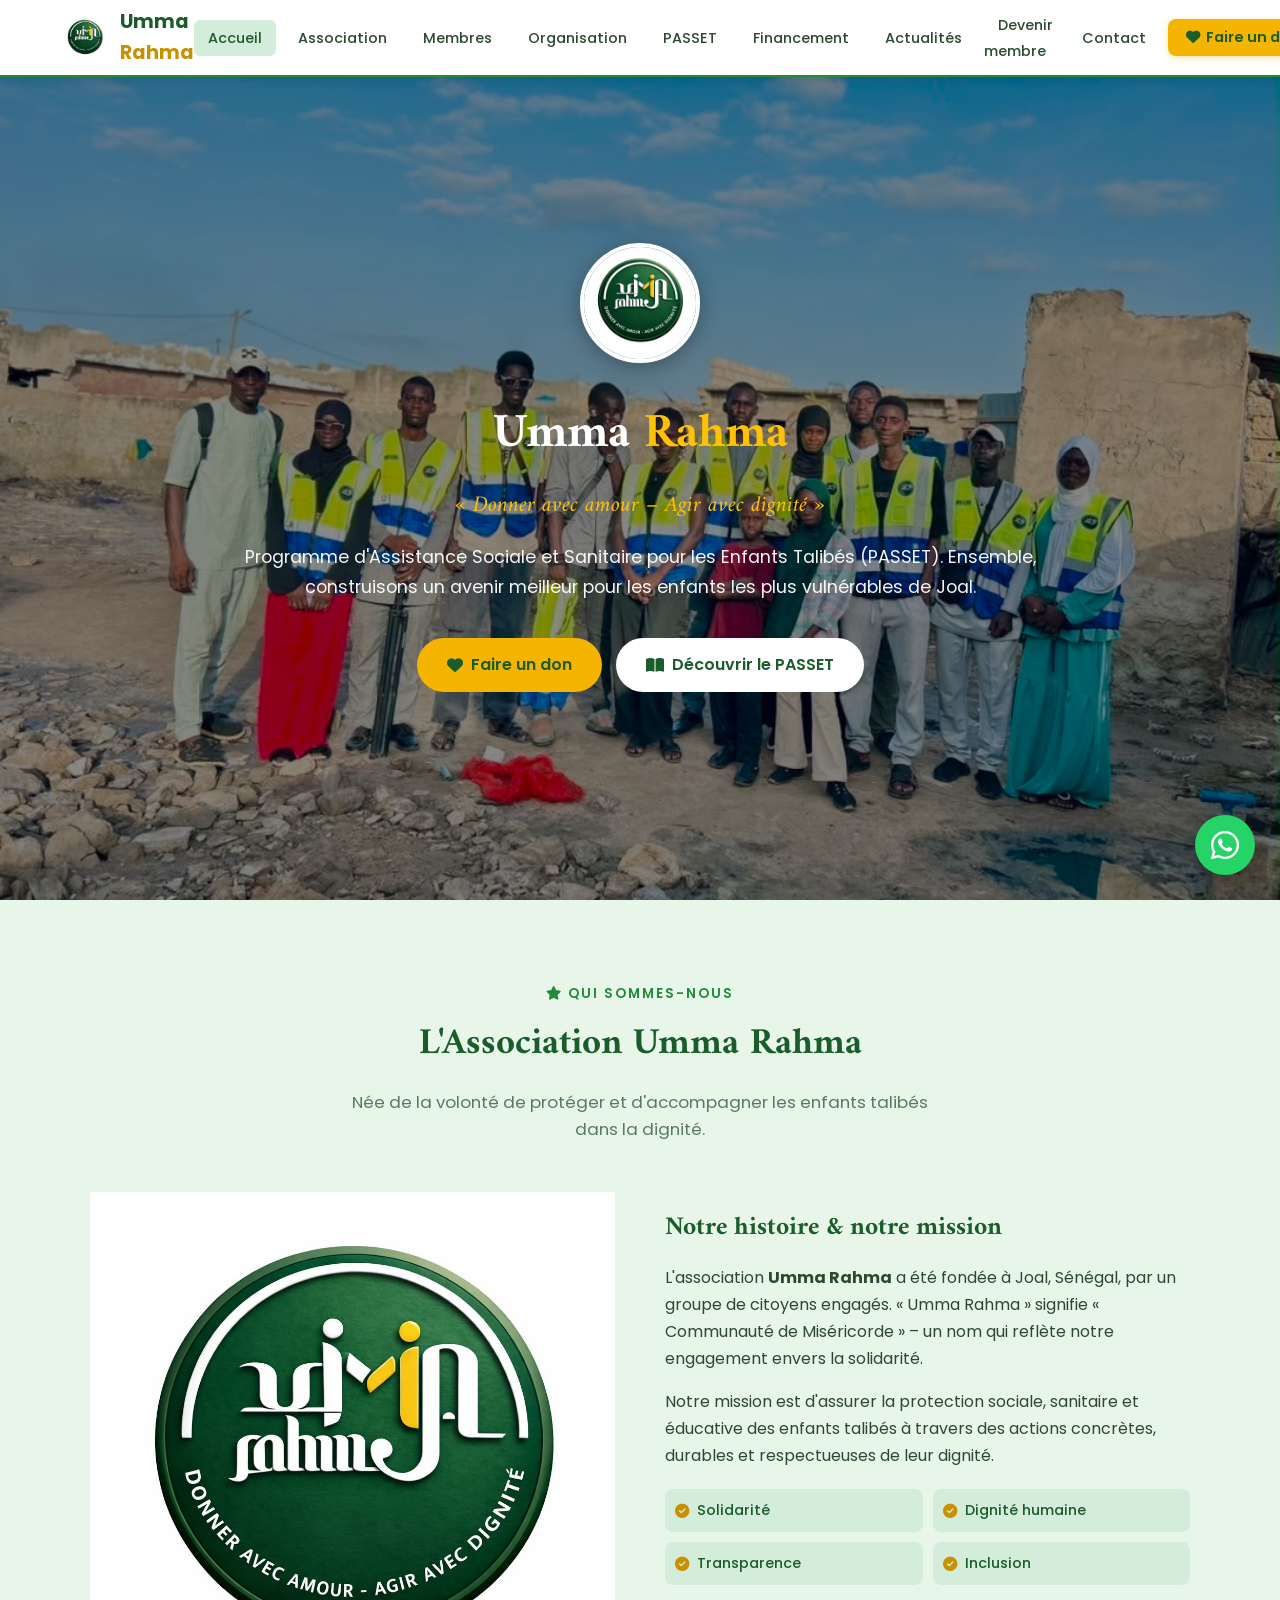
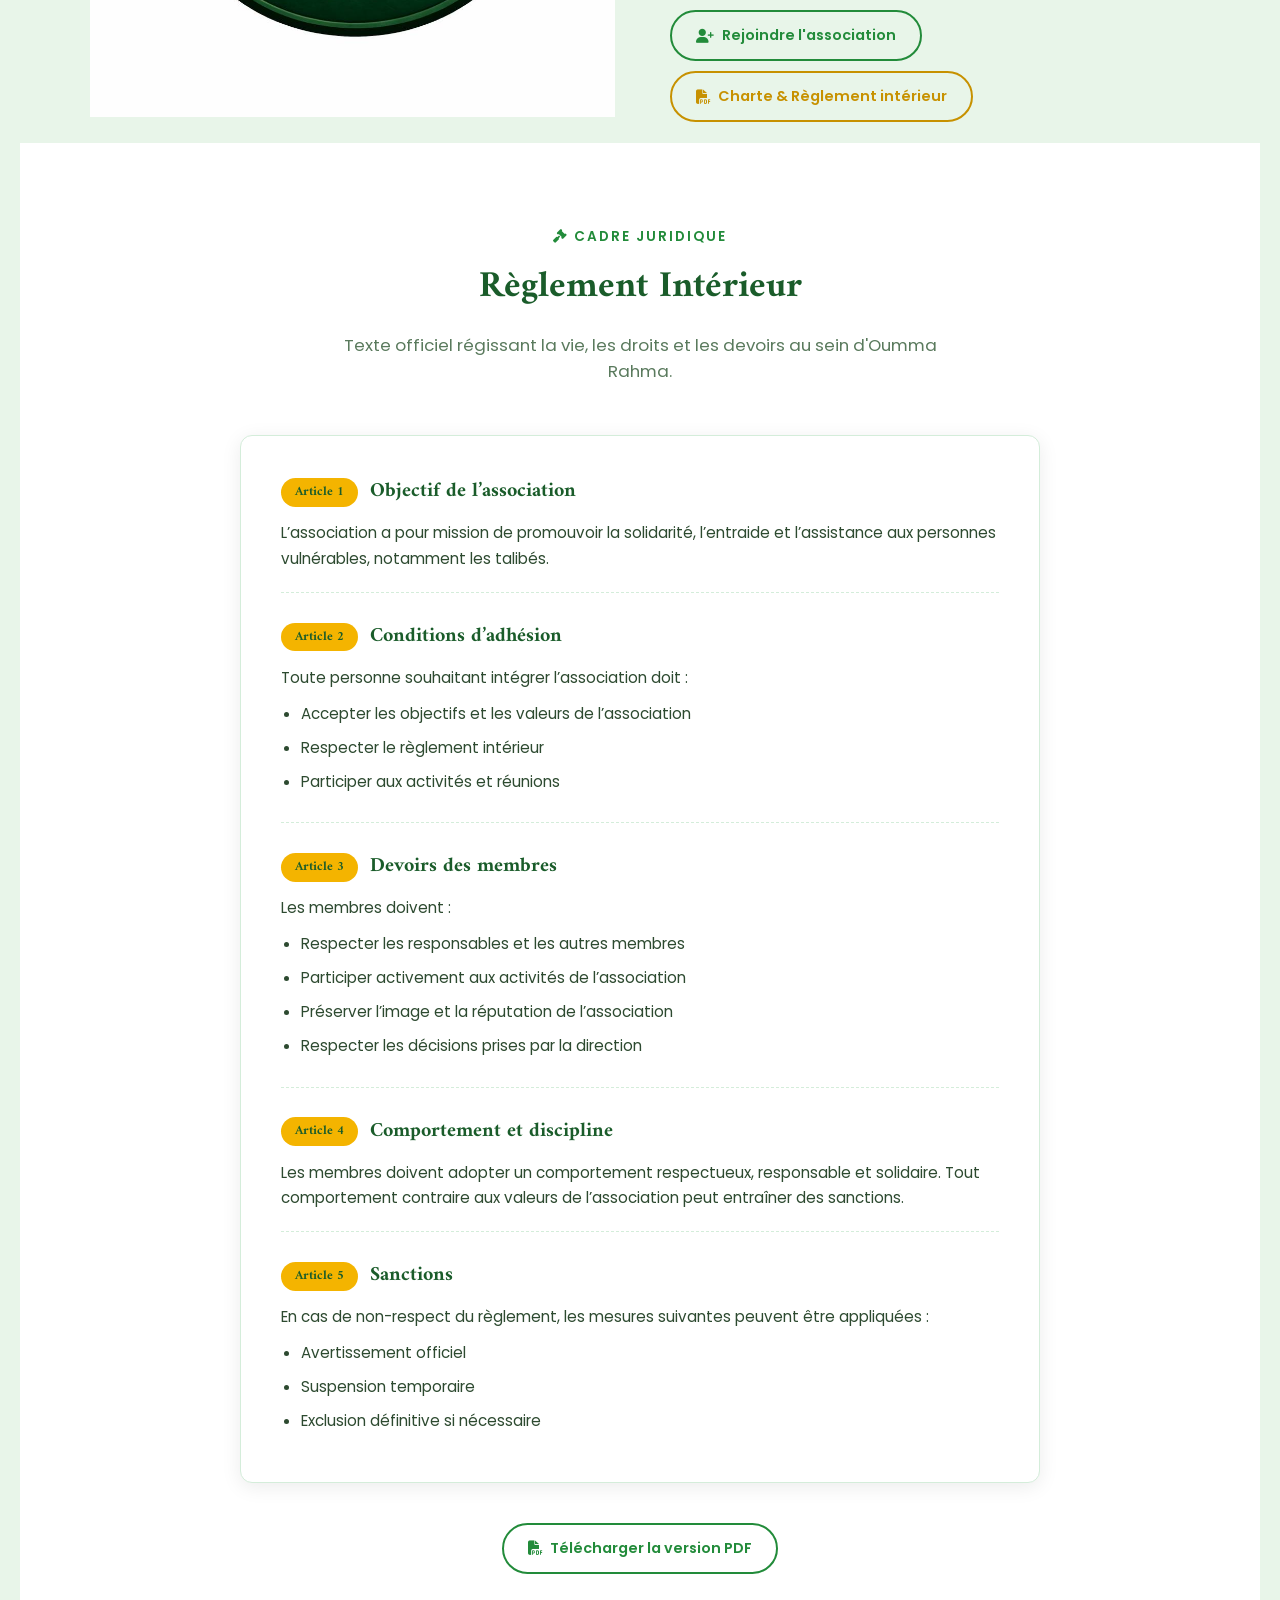
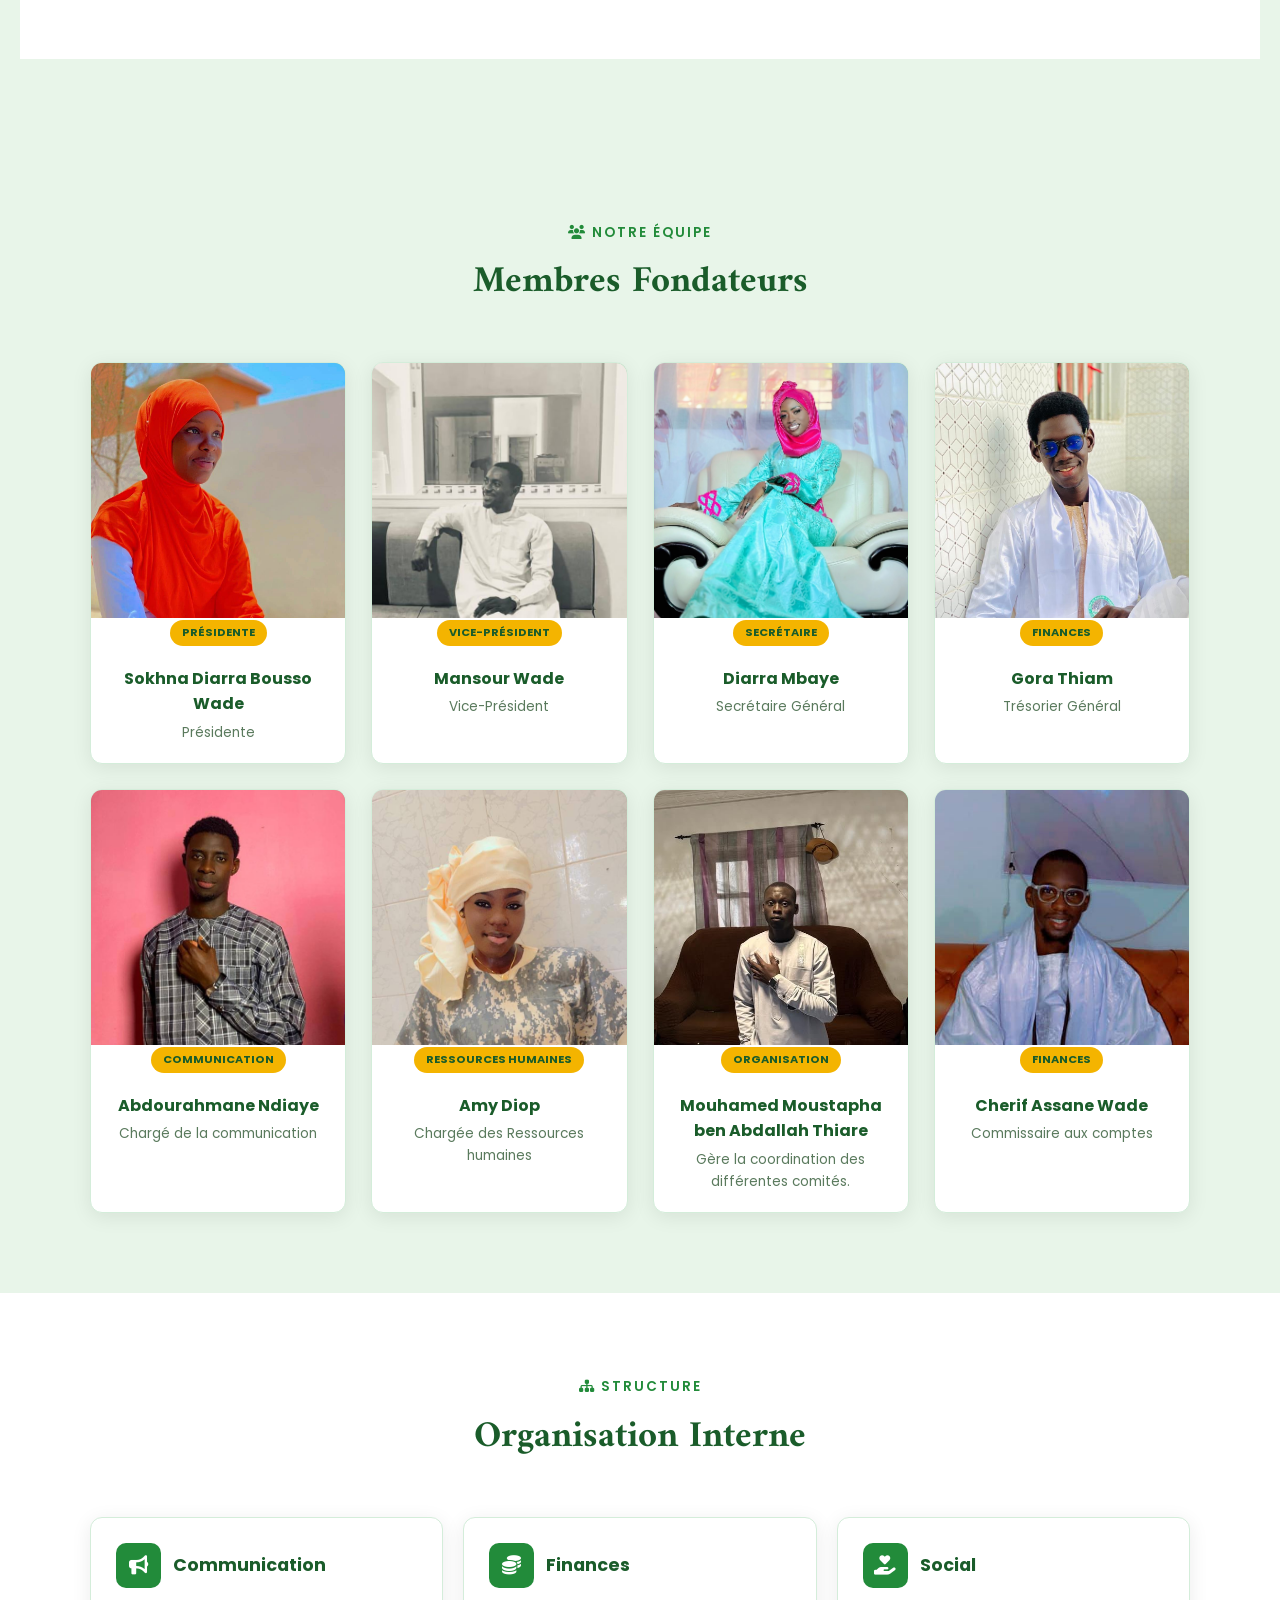
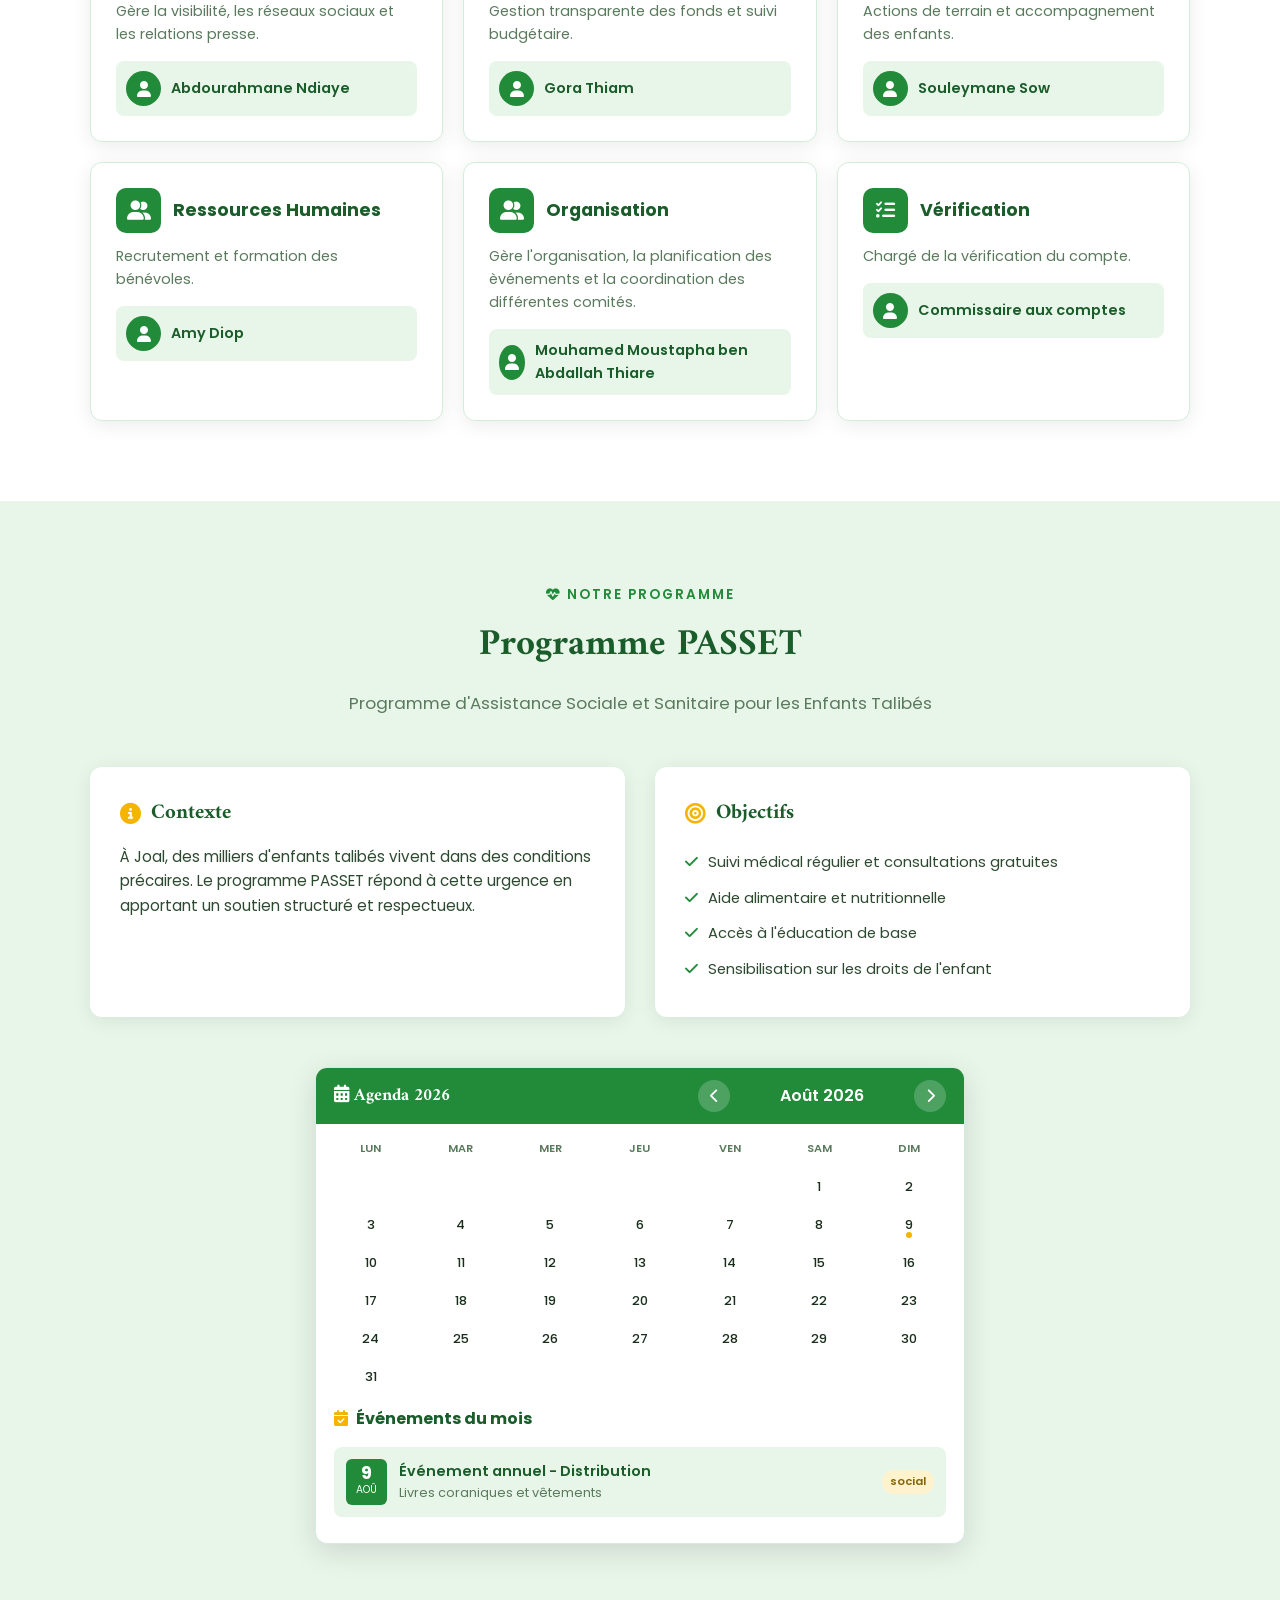
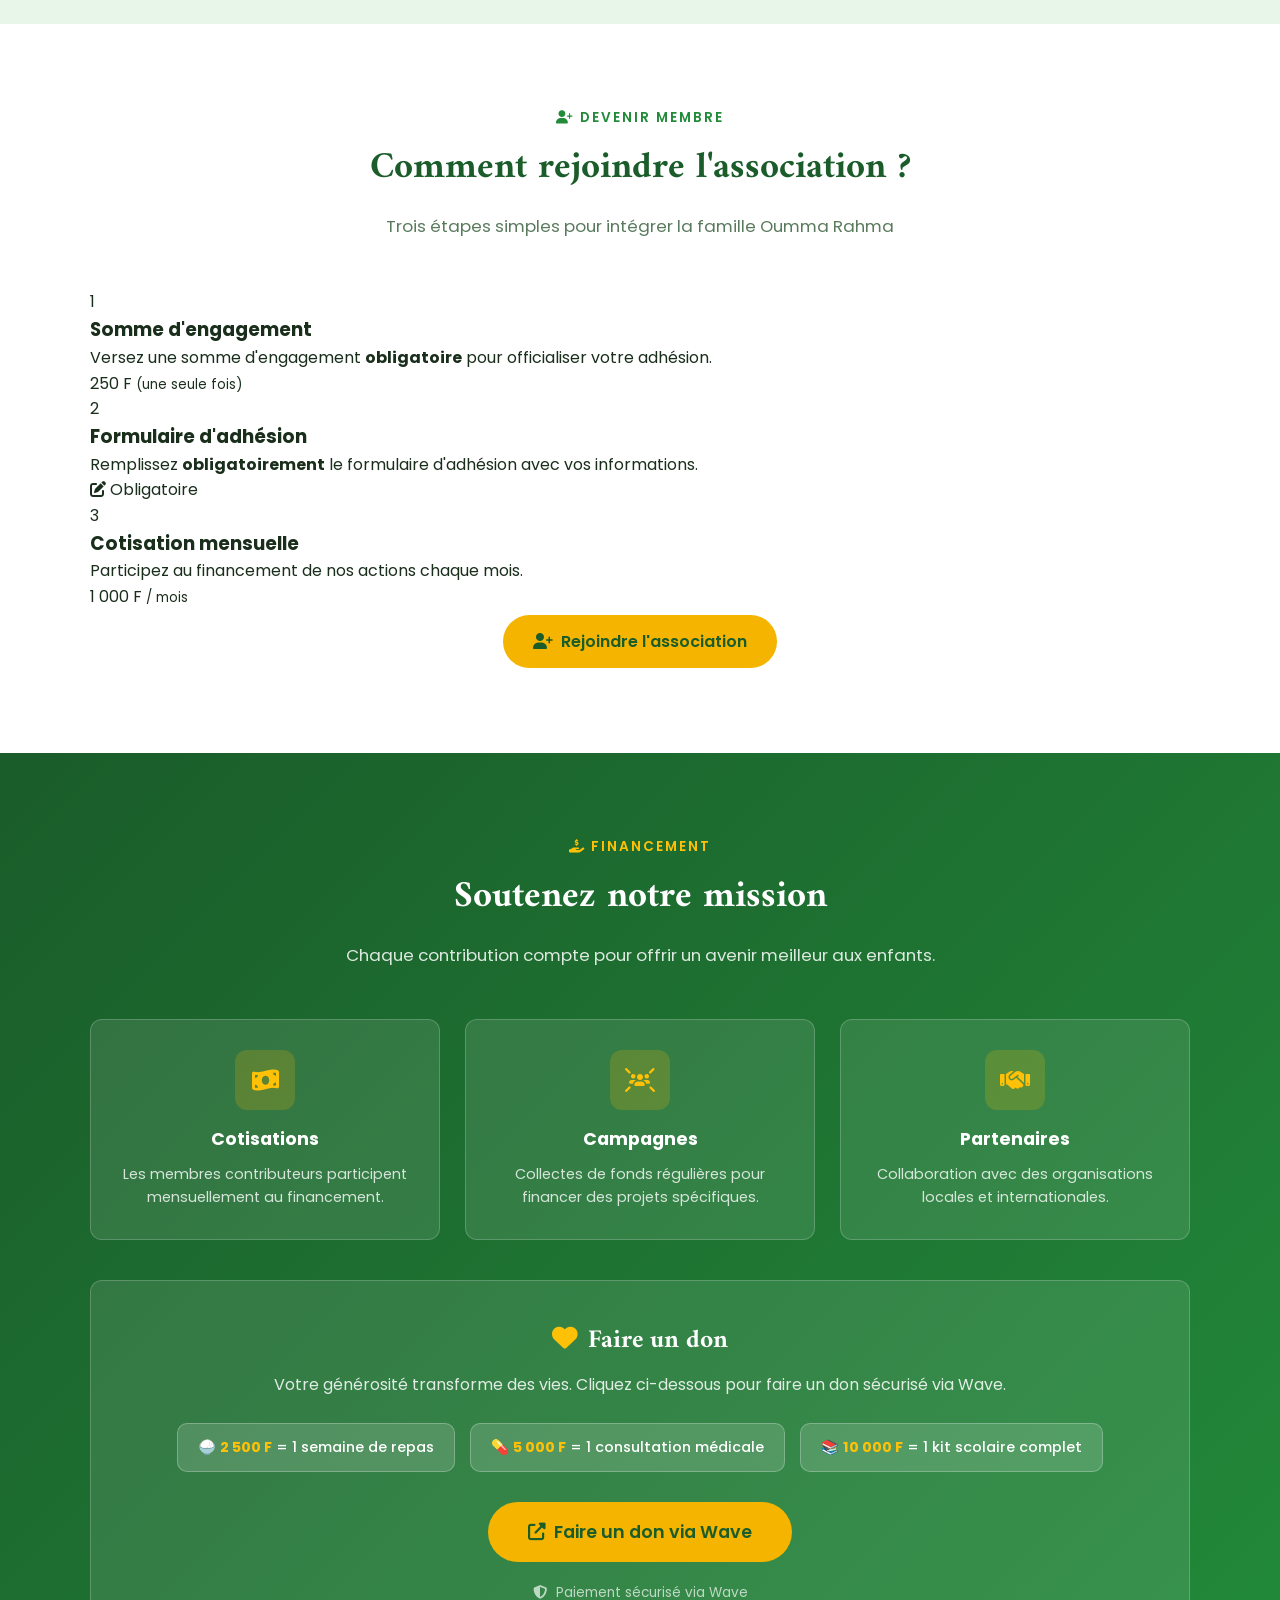
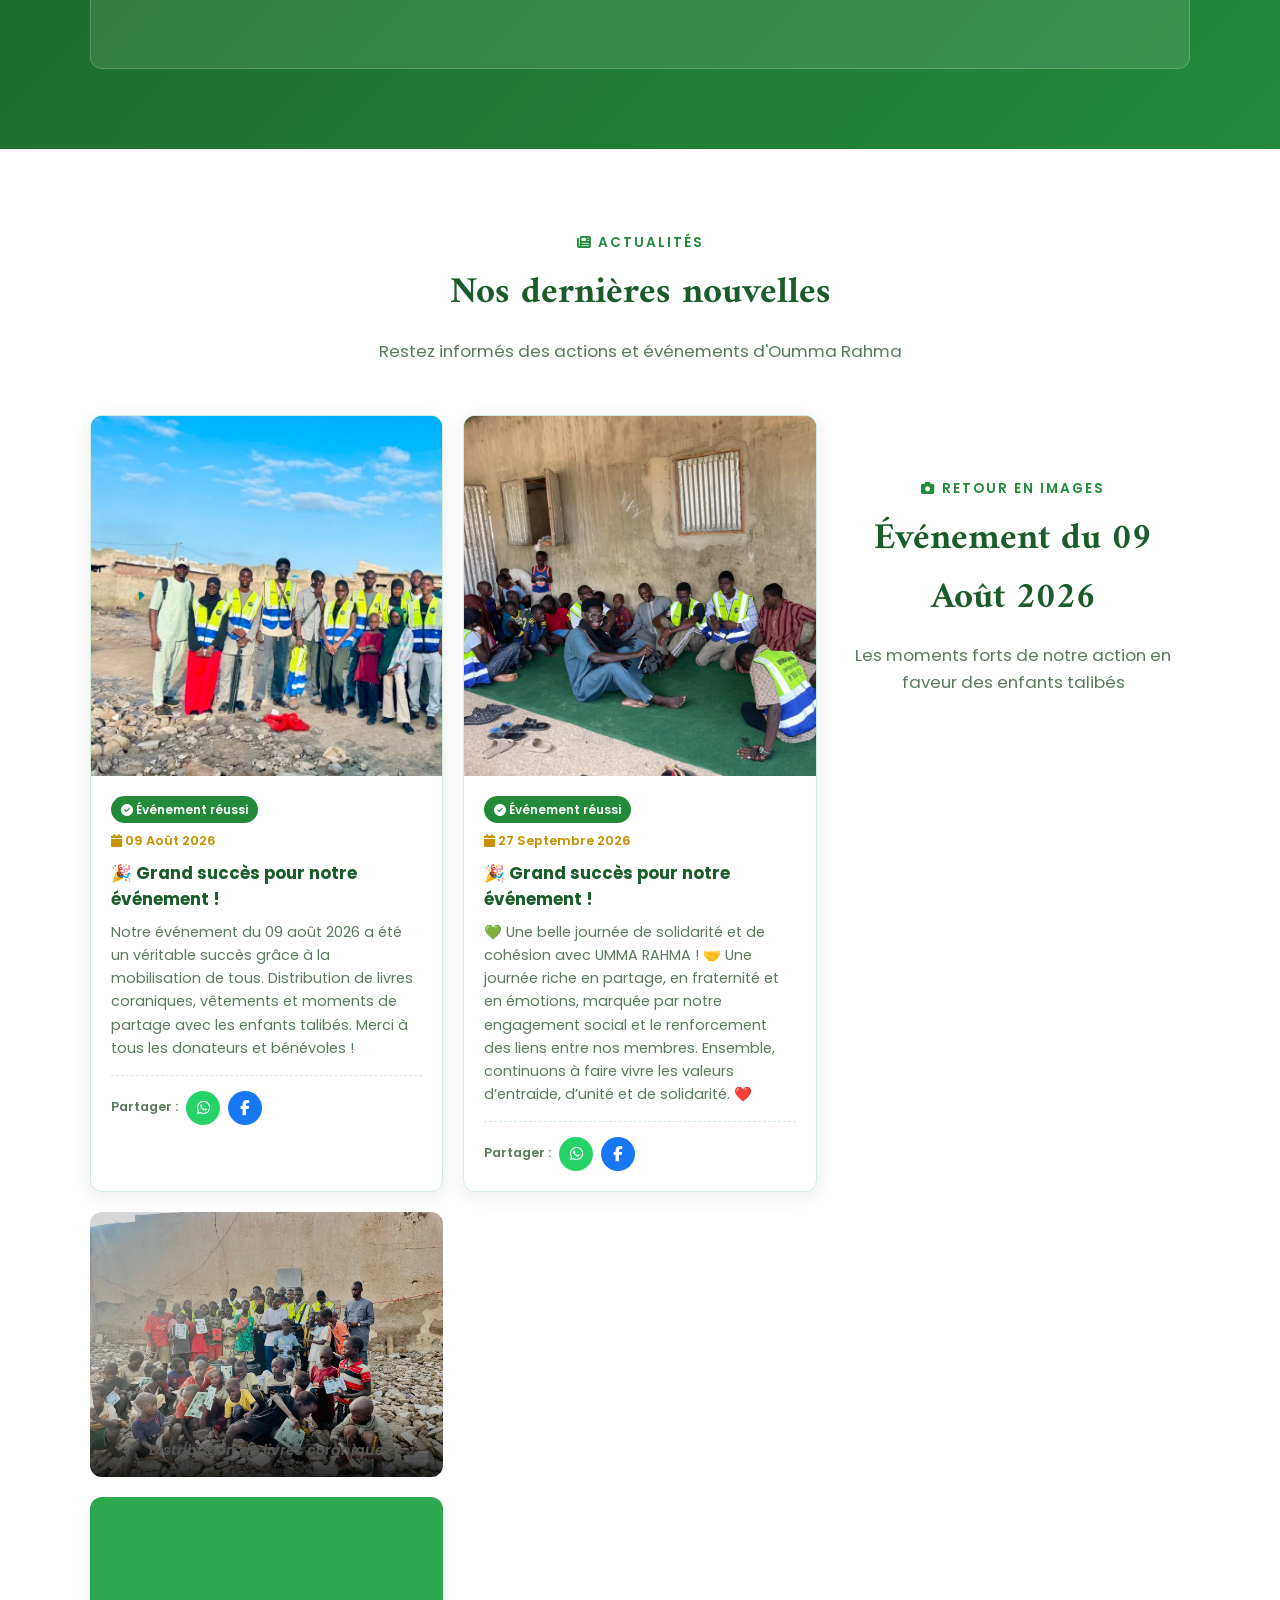
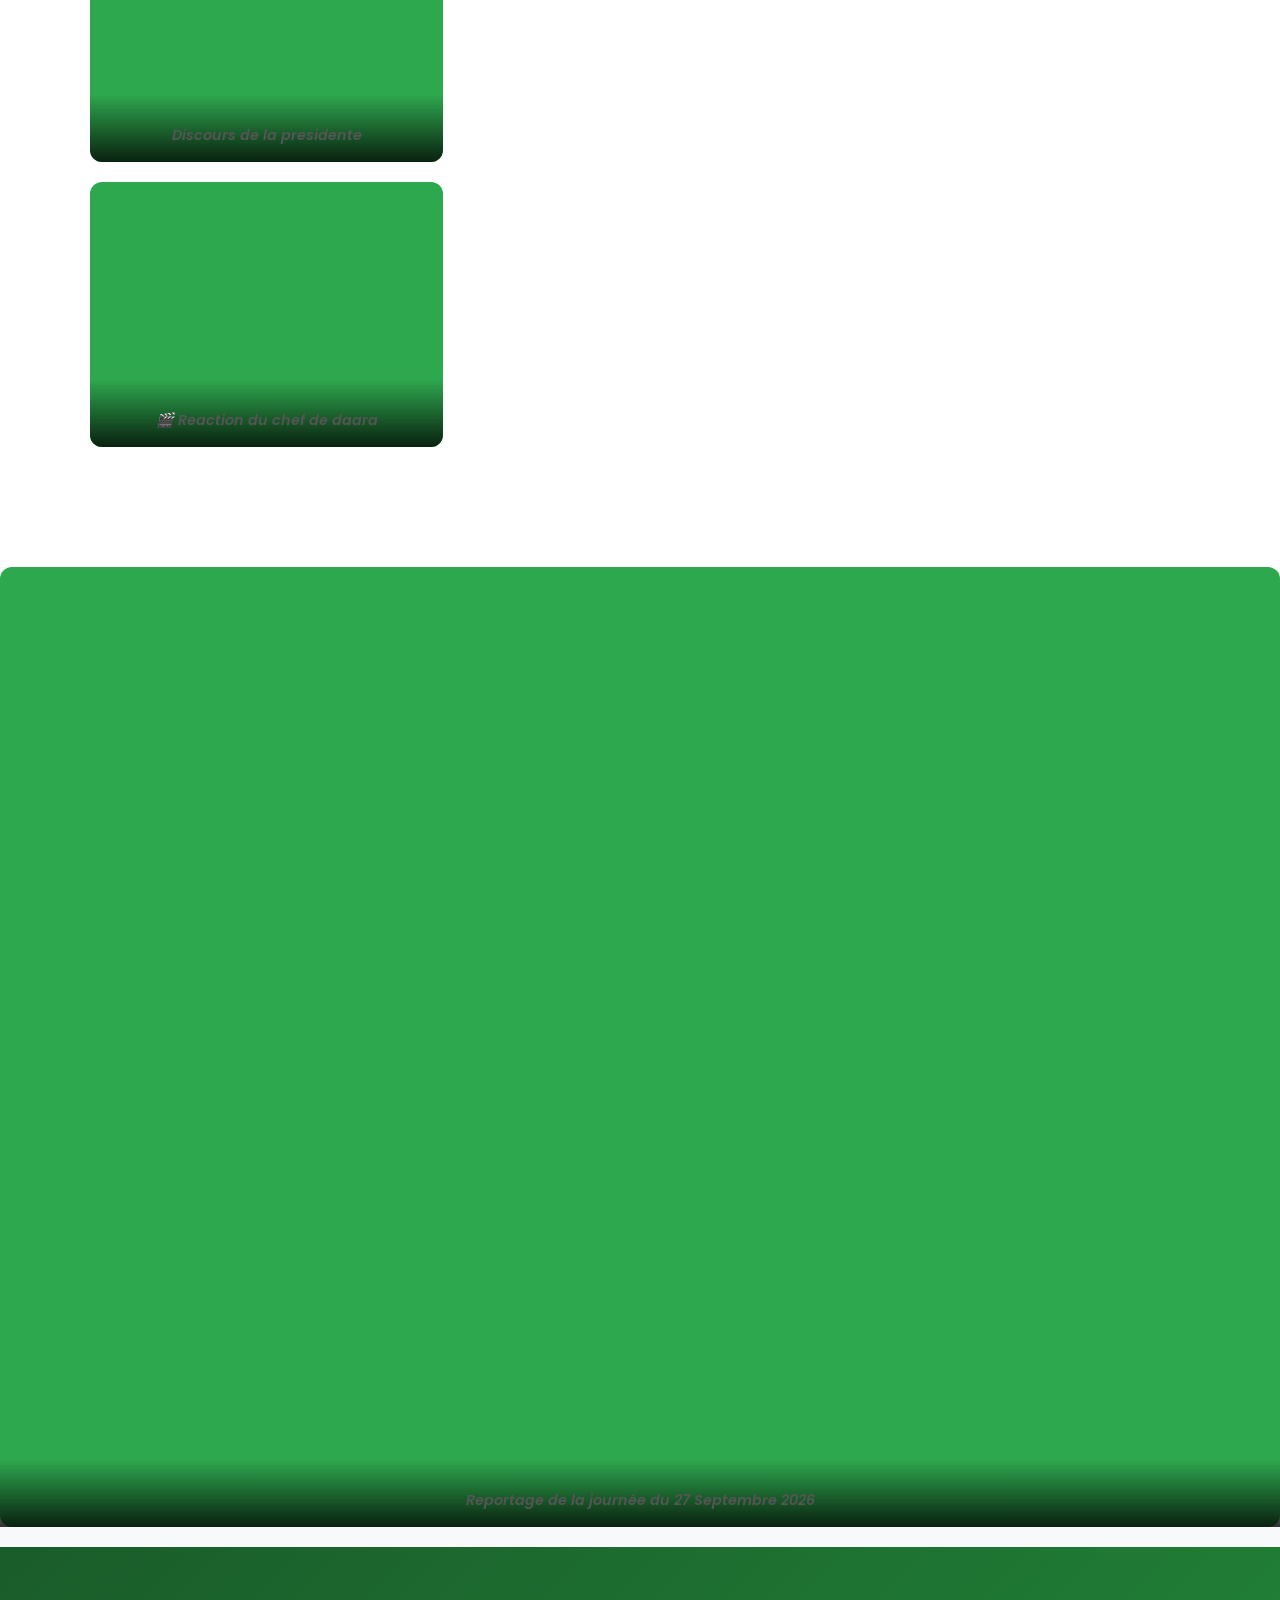
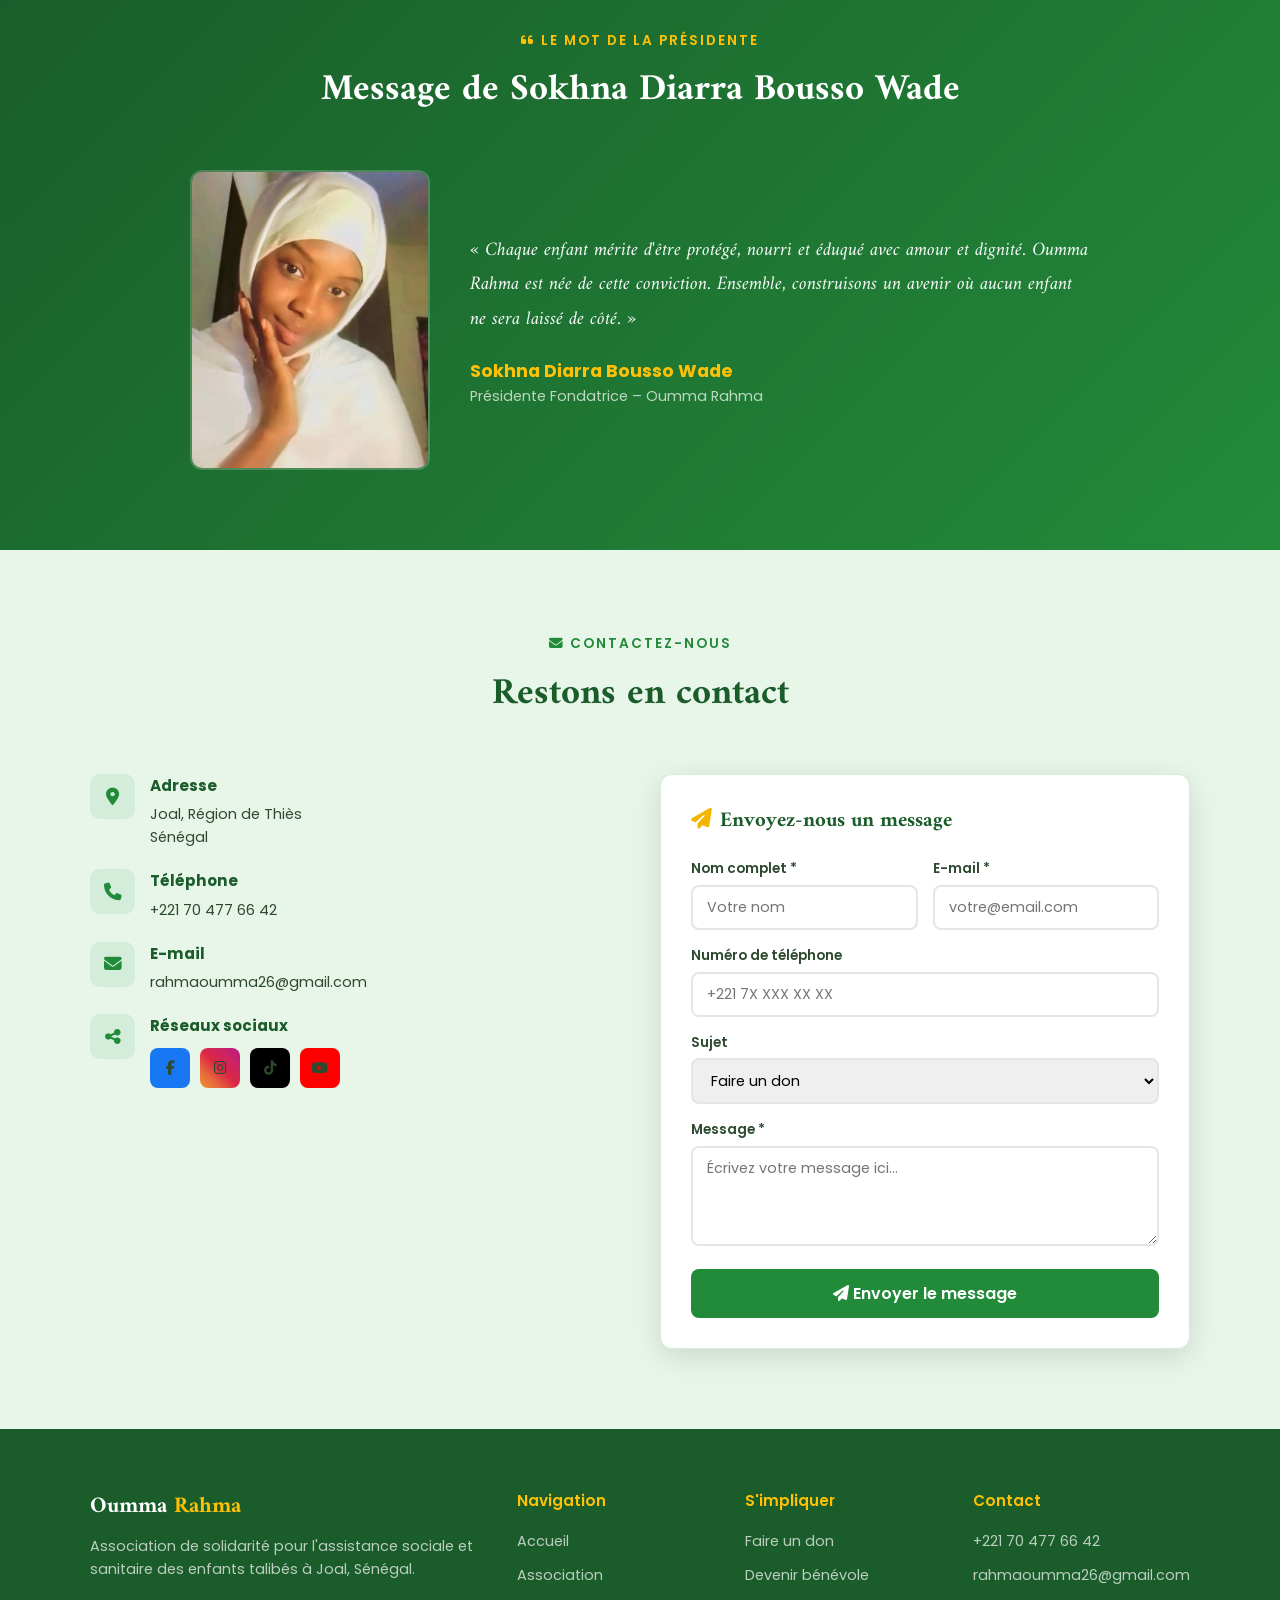
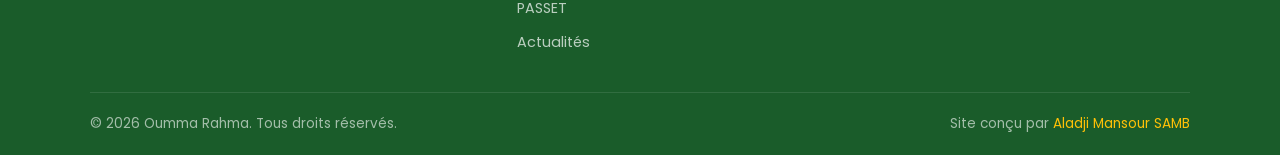
==== commit dc8e375d: "Update index.html" ====
--- a/index.html
+++ b/index.html
@@ -47,18 +47,7 @@
 </head>
 <body>
     
-                                <!-- 🎥 VIDÉO 4 -->
-        <div class="gallery-item video-container">
-  <iframe src="https://www.youtube.com/embed/9JoAQfcyWLM?si=qhn9fbRkwCSv-Zwh"
-      title="Reportage Umma Rahma du 27 Septembre 2026"
-      width="100%" 
-      style="border:0;" 
-      loading="lazy" 
-      allow="accelerometer; autoplay; clipboard-write; encrypted-media; gyroscope; picture-in-picture" 
-      allowfullscreen>
-  </iframe>
-  <div class="gallery-caption">Reportage de la journée du 27 Septembre 2026</div>
-</div>
+    
     <!-- NAVIGATION -->
     <nav class="navbar">
         <div class="nav-container">
@@ -612,6 +601,20 @@
            </div>
            </div>
                 </section>
+      <section>
+                                        <!-- 🎥 VIDÉO 4 -->
+        <div class="gallery-item video-container">
+  <iframe src="https://www.youtube.com/embed/9JoAQfcyWLM?si=qhn9fbRkwCSv-Zwh"
+      title="Reportage Umma Rahma du 27 Septembre 2026"
+      width="100%" 
+      style="border:0;" 
+      loading="lazy" 
+      allow="accelerometer; autoplay; clipboard-write; encrypted-media; gyroscope; picture-in-picture" 
+      allowfullscreen>
+  </iframe>
+  <div class="gallery-caption">Reportage de la journée du 27 Septembre 2026</div>
+</div>
+      </section>
 
     <!-- PRÉSIDENTE -->
     <section class="section section-dark">
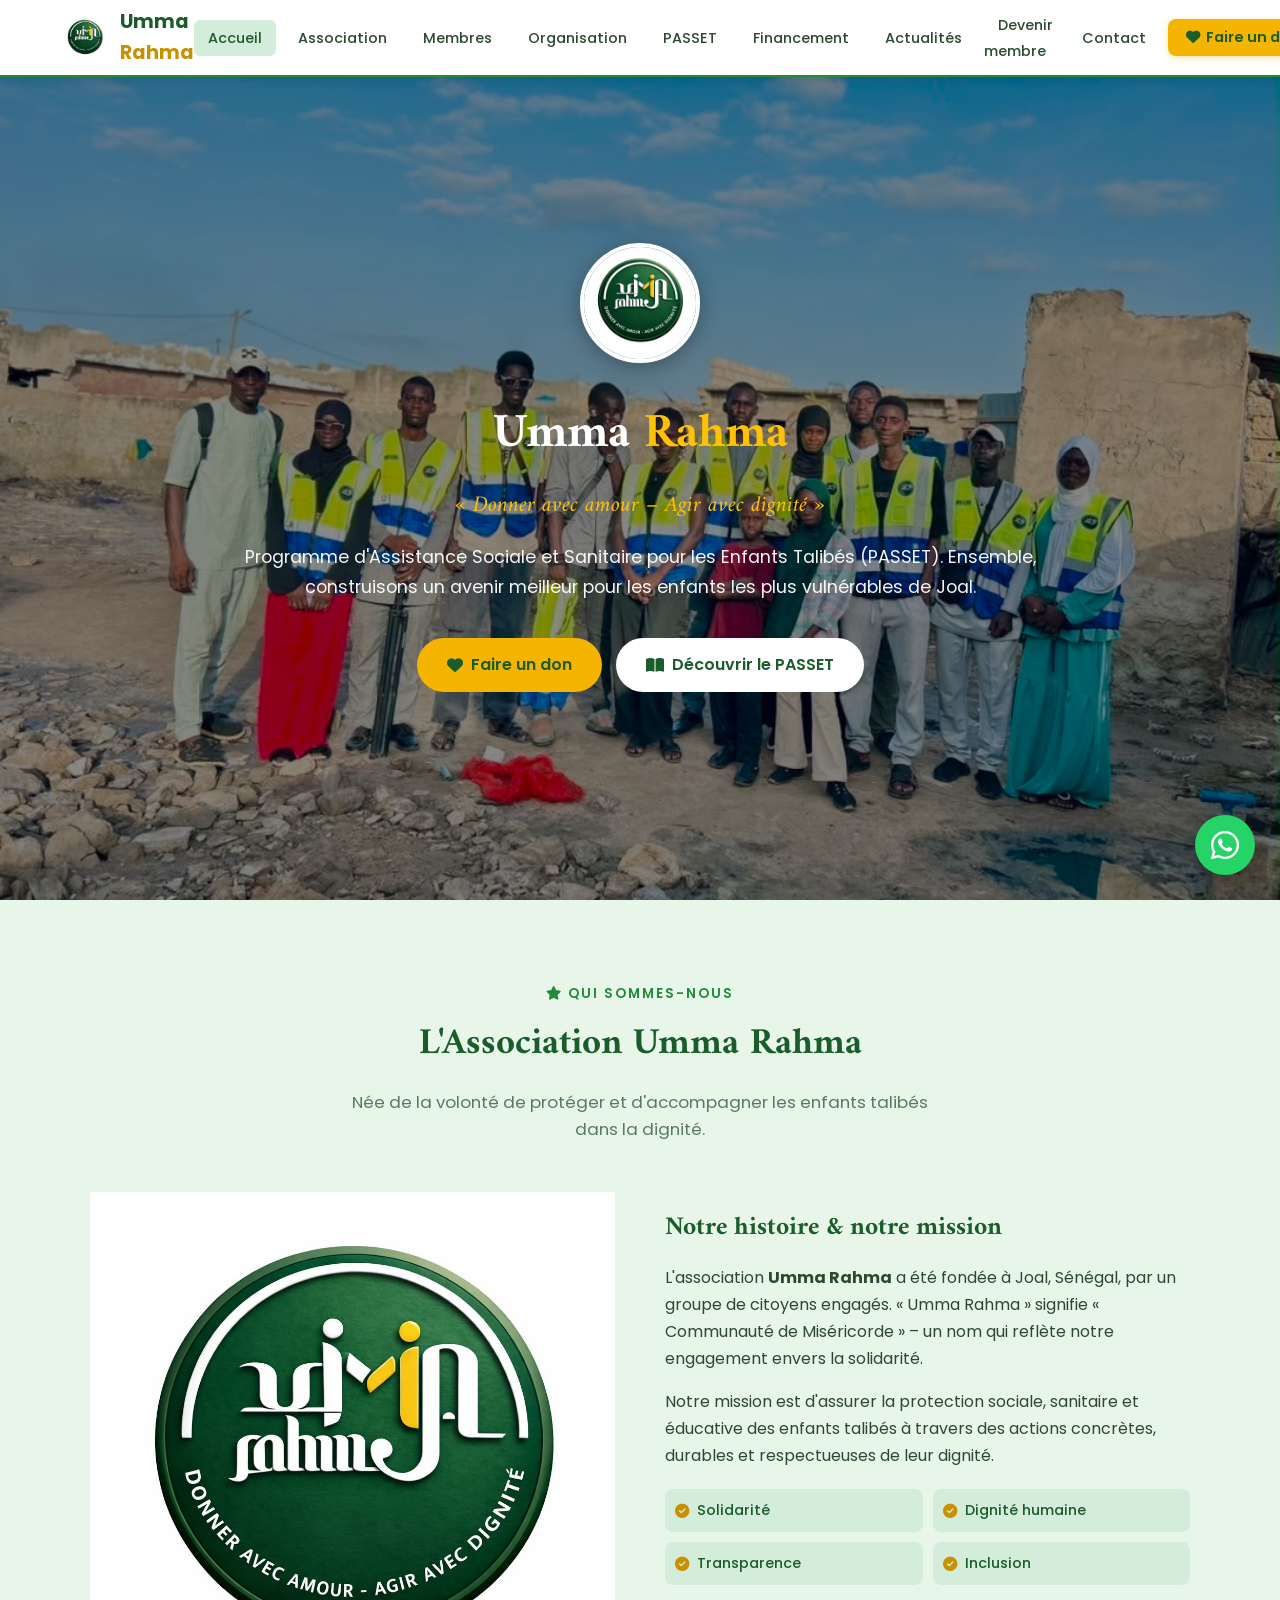
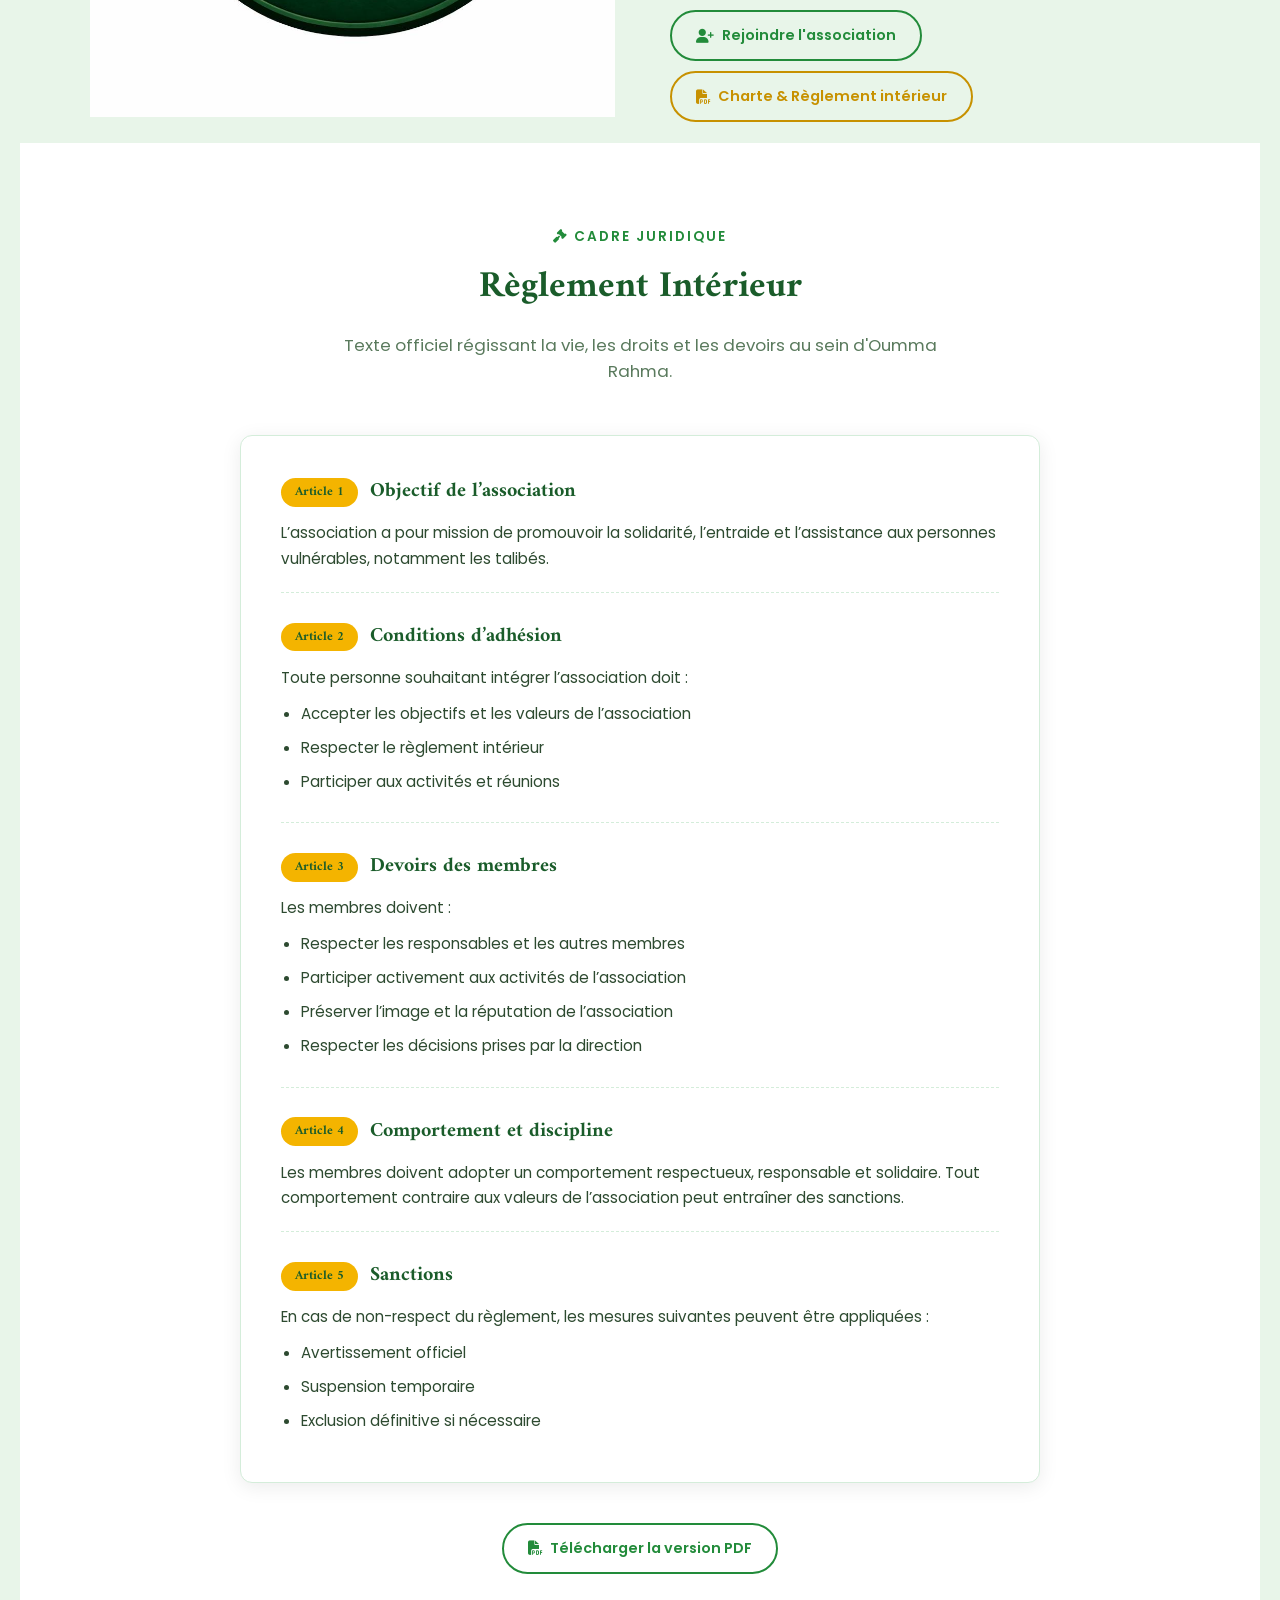
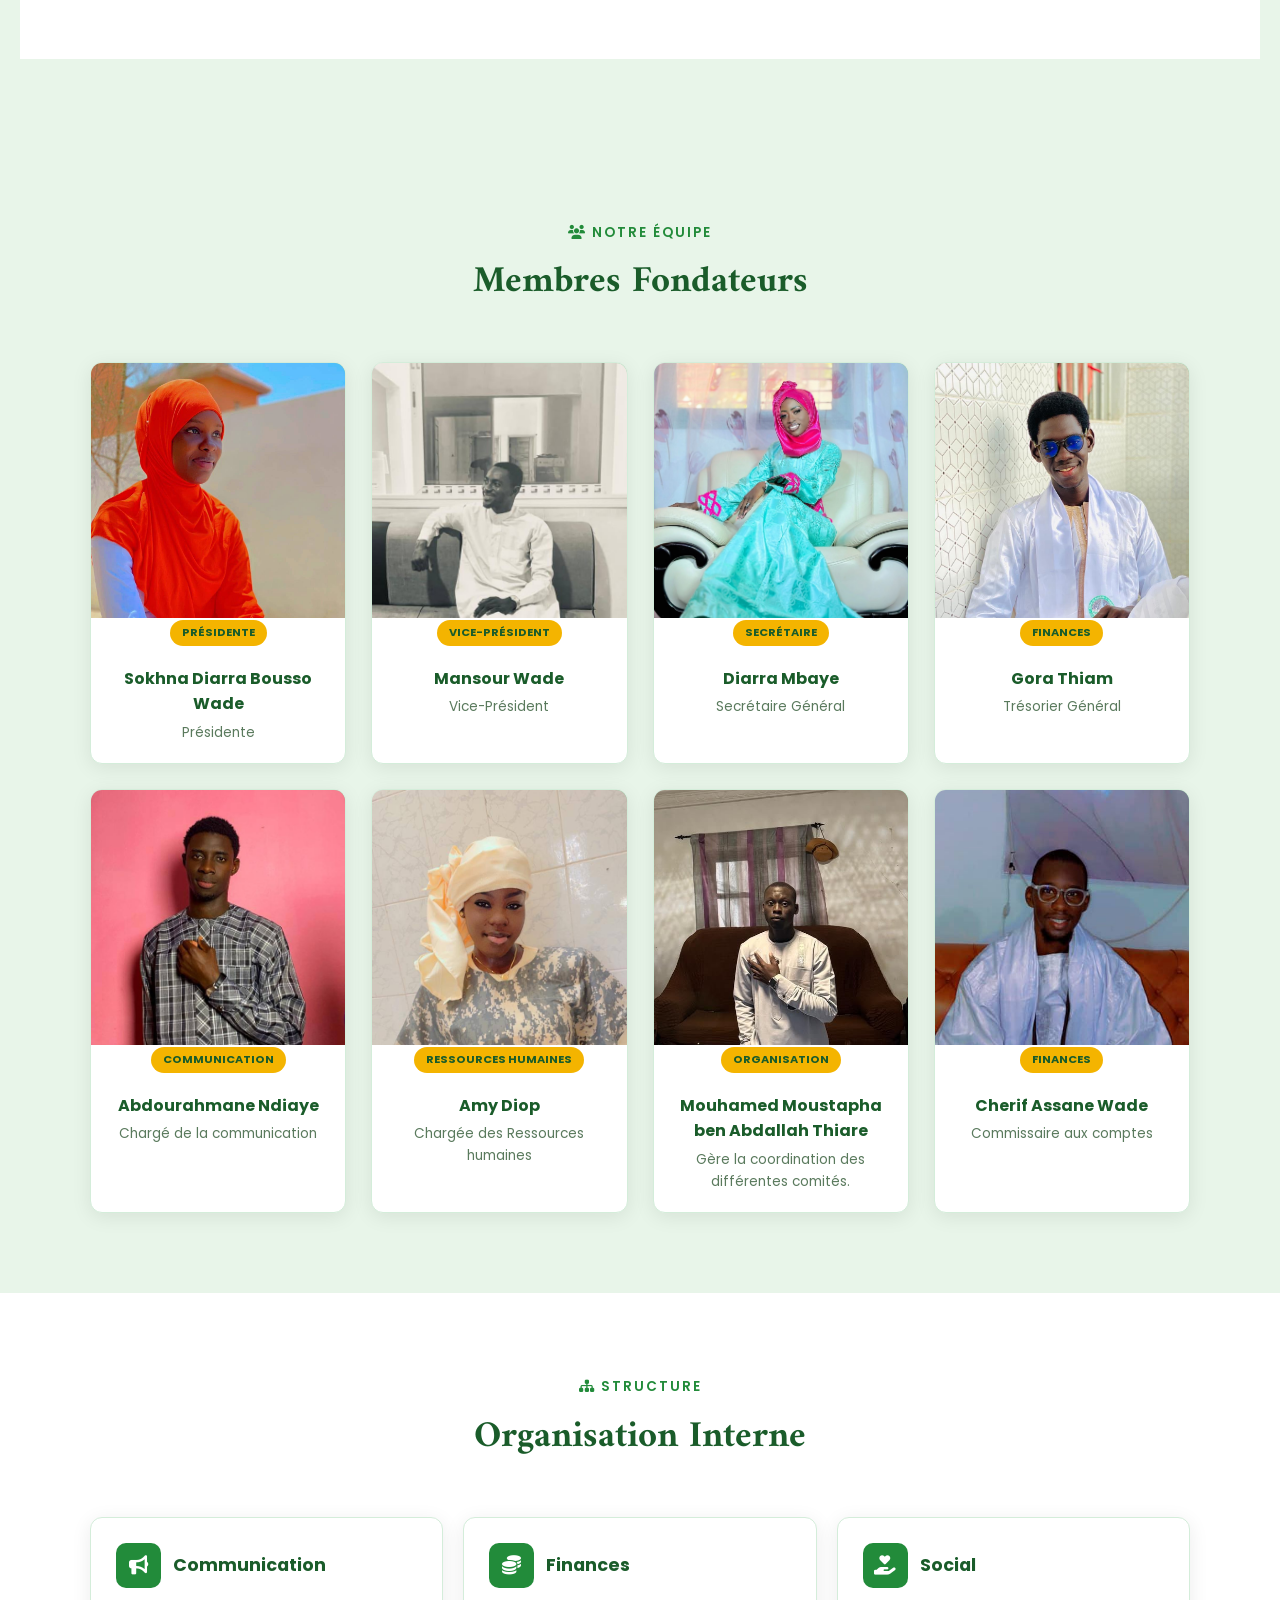
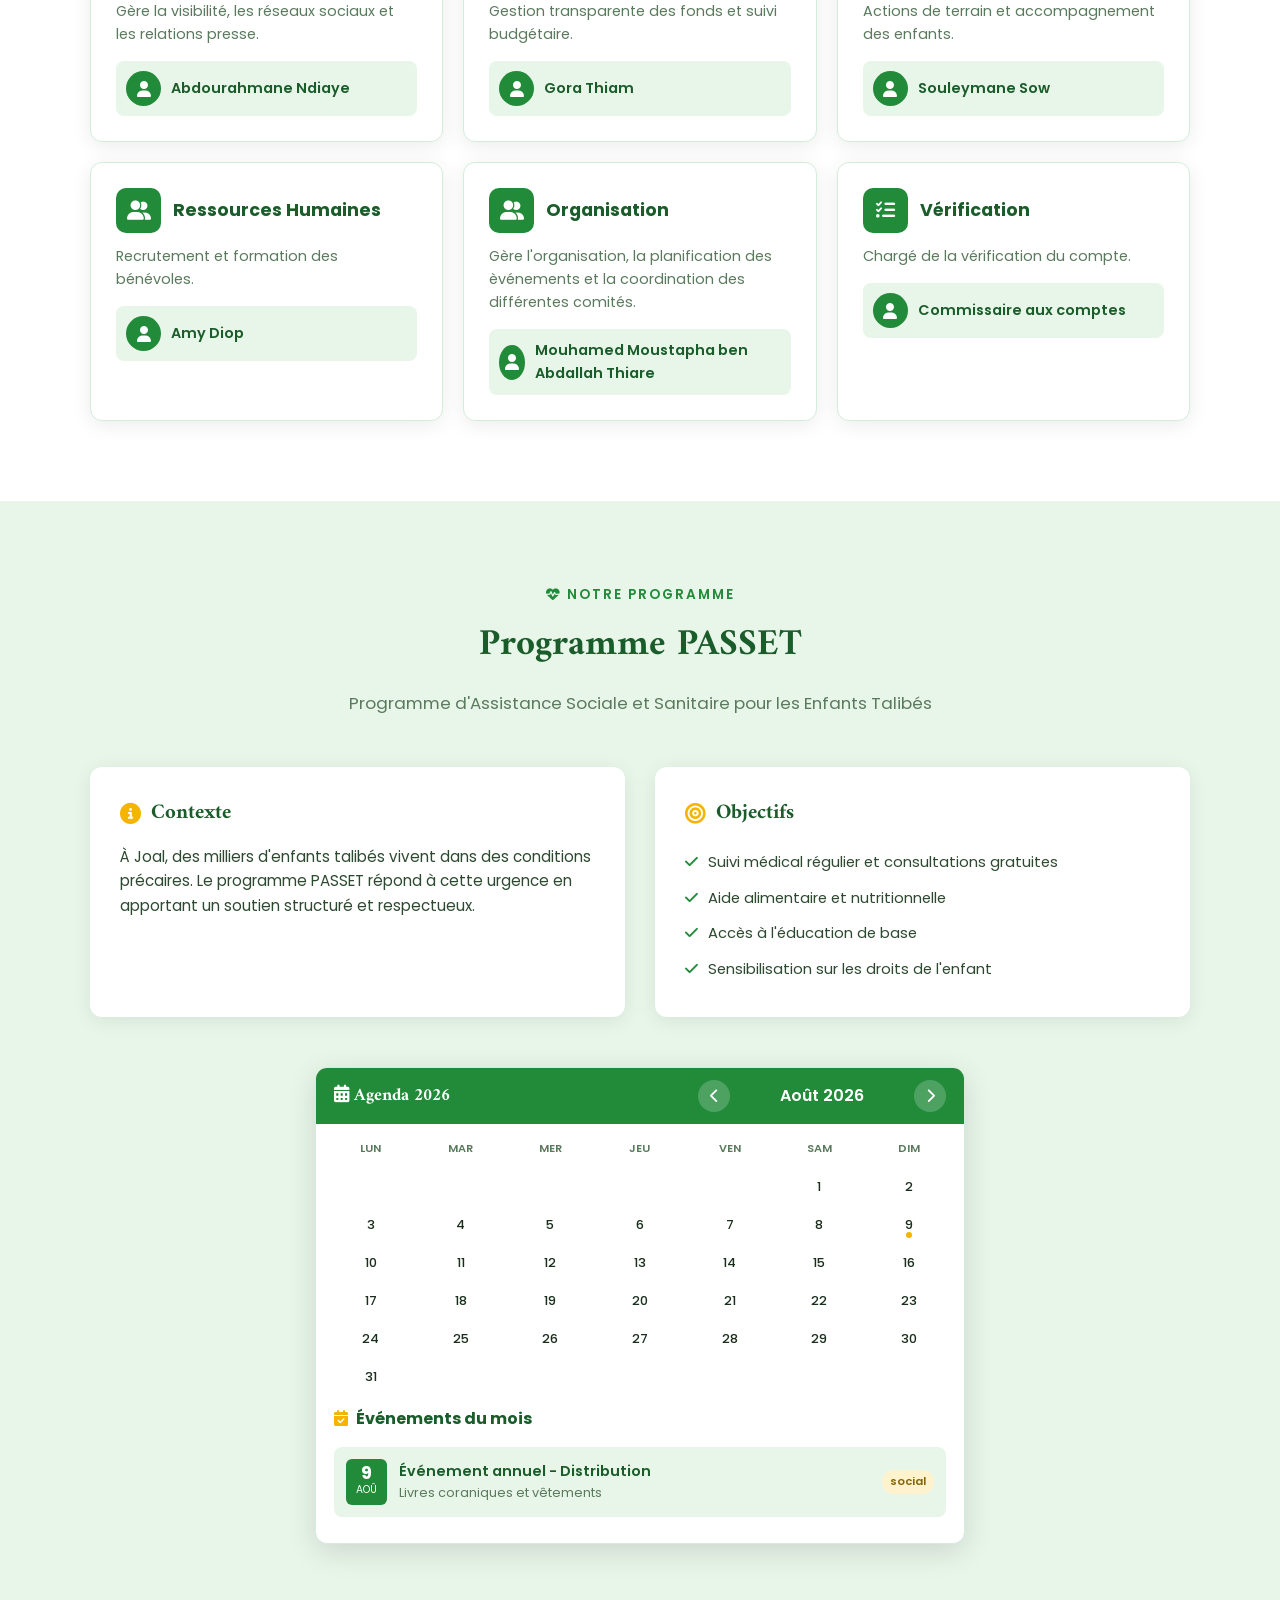
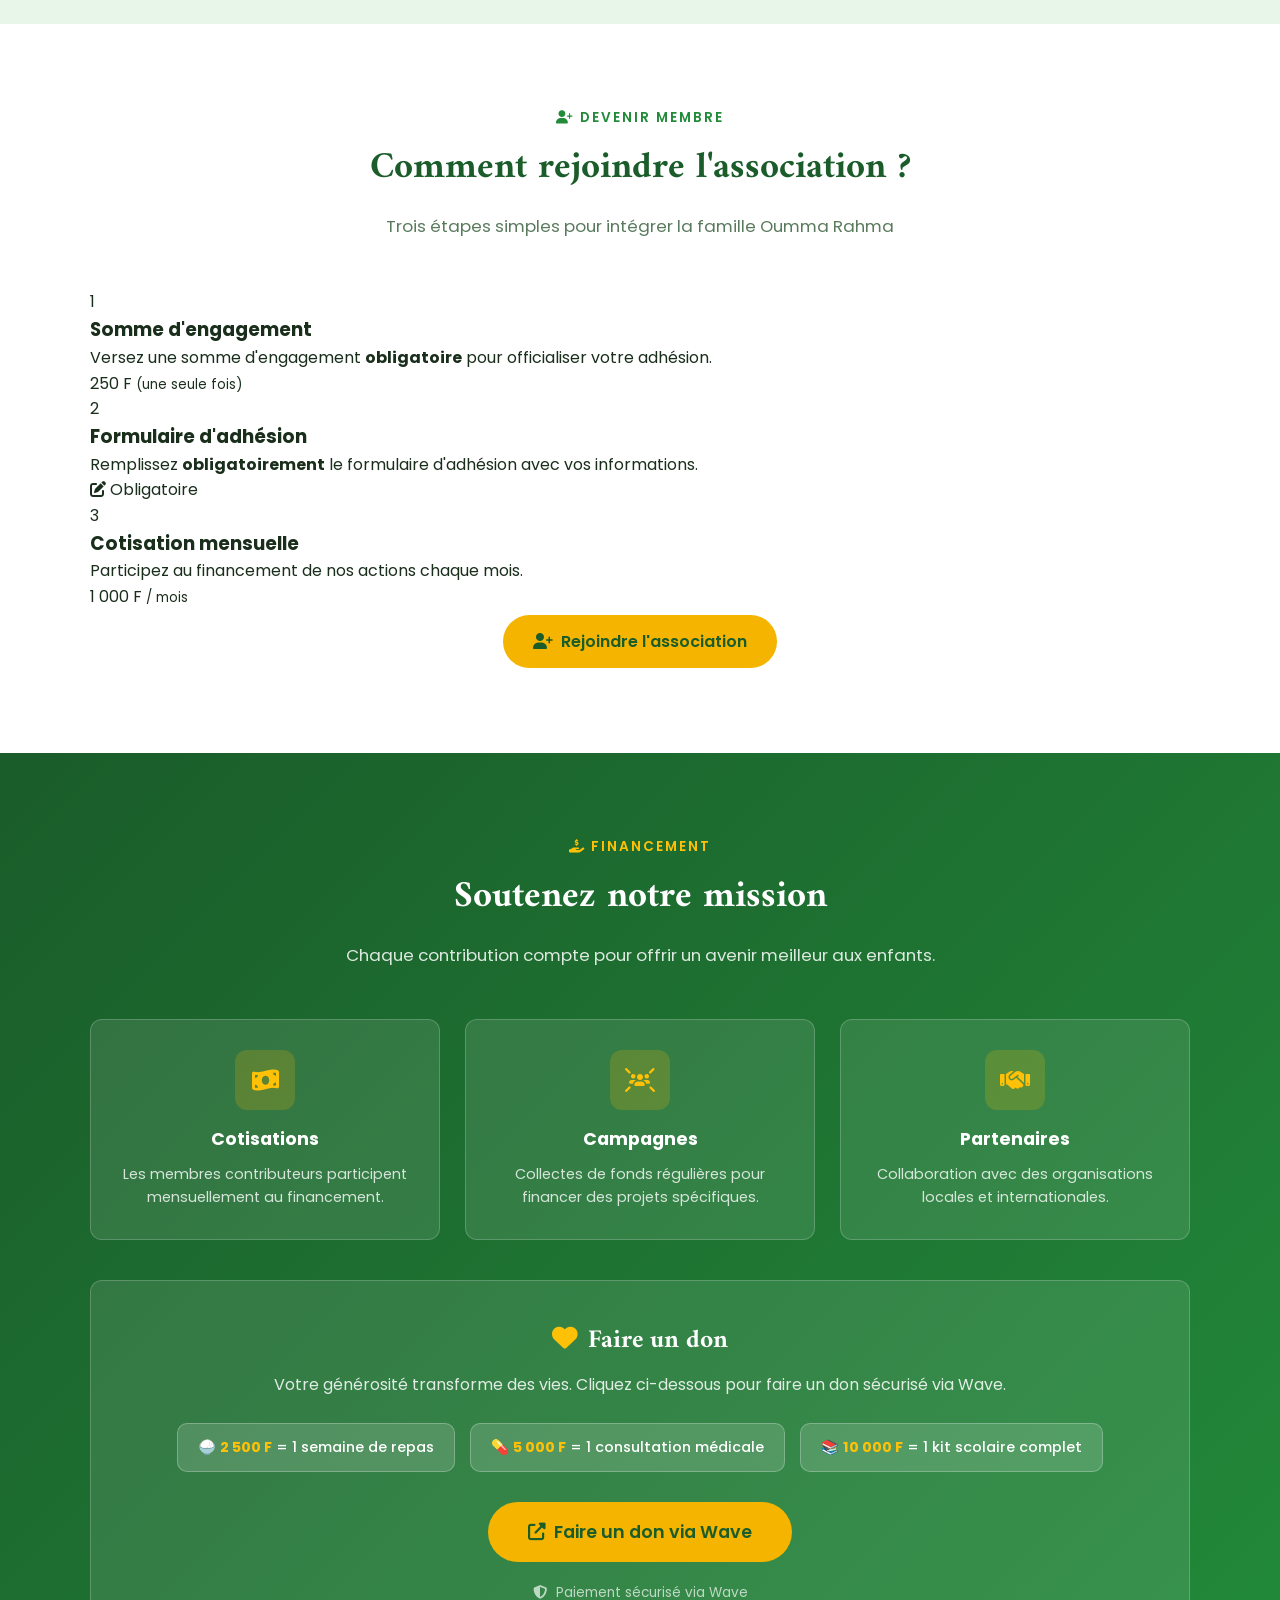
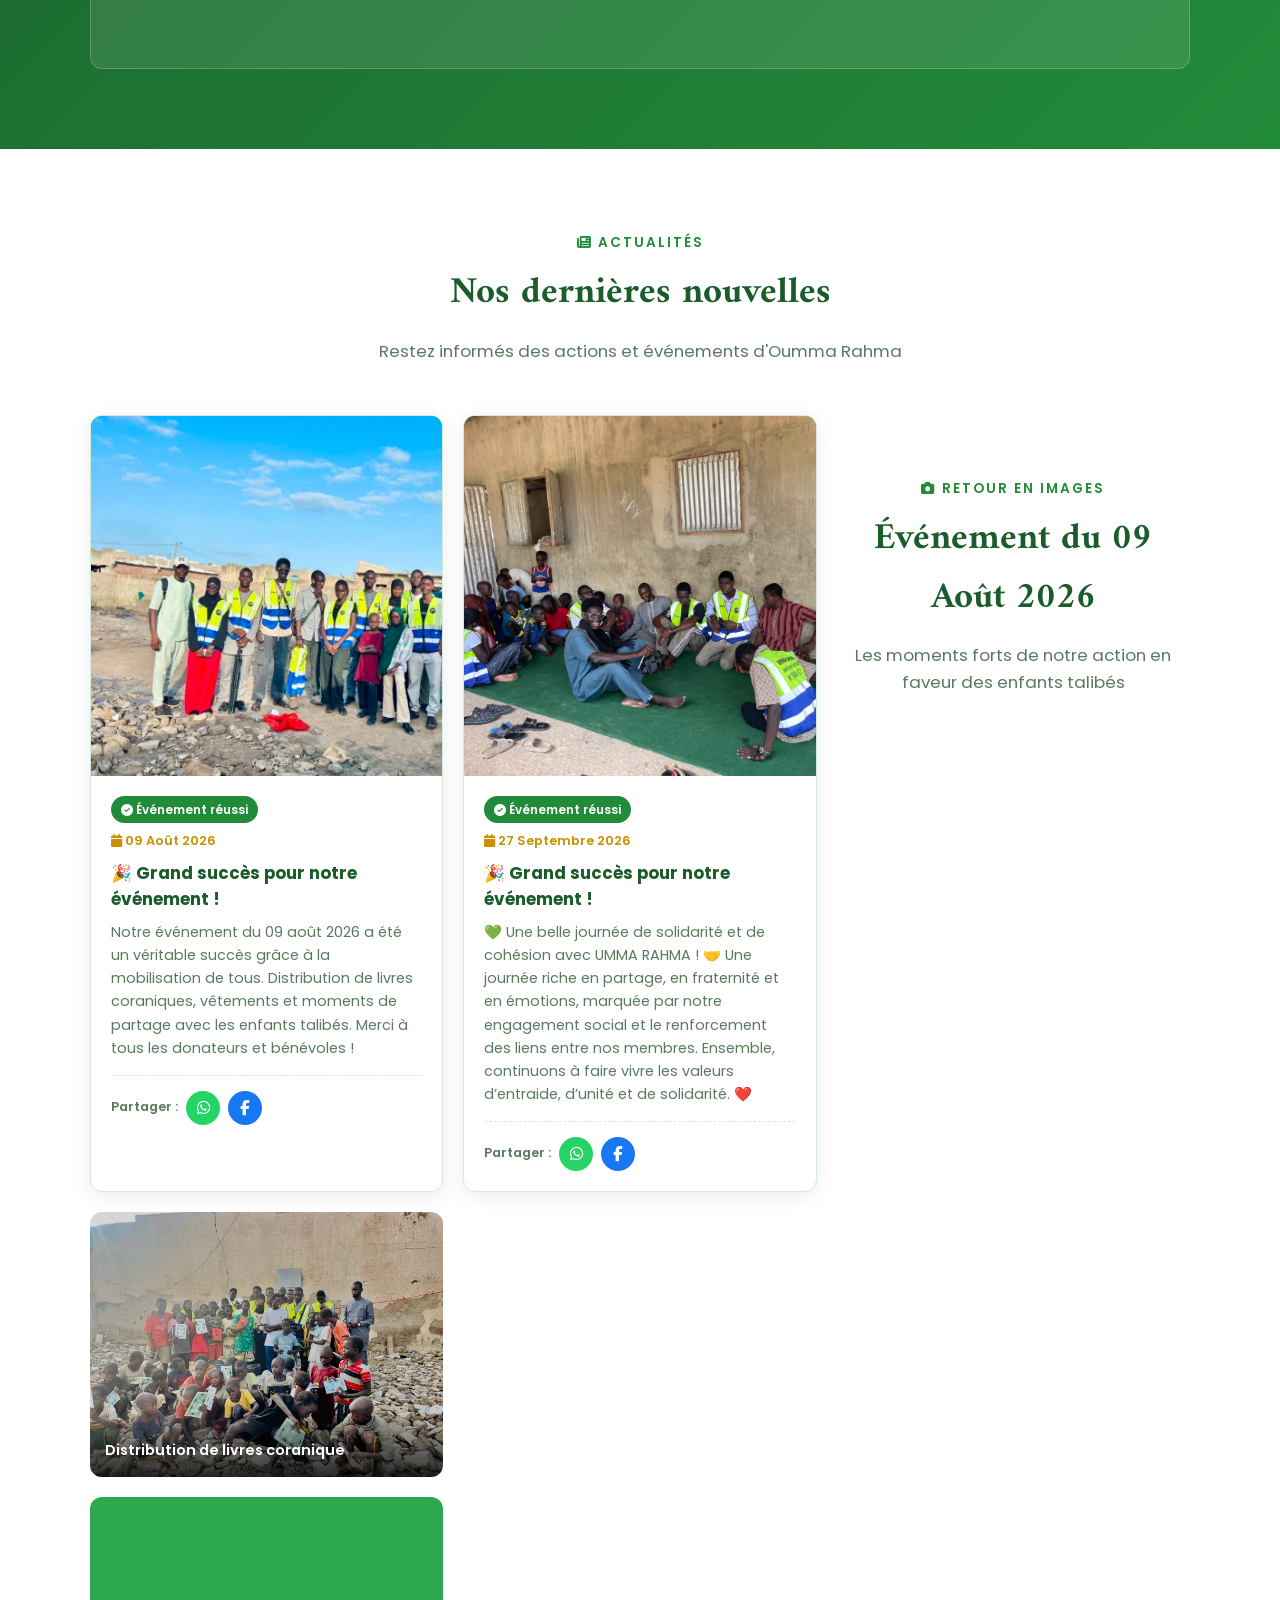
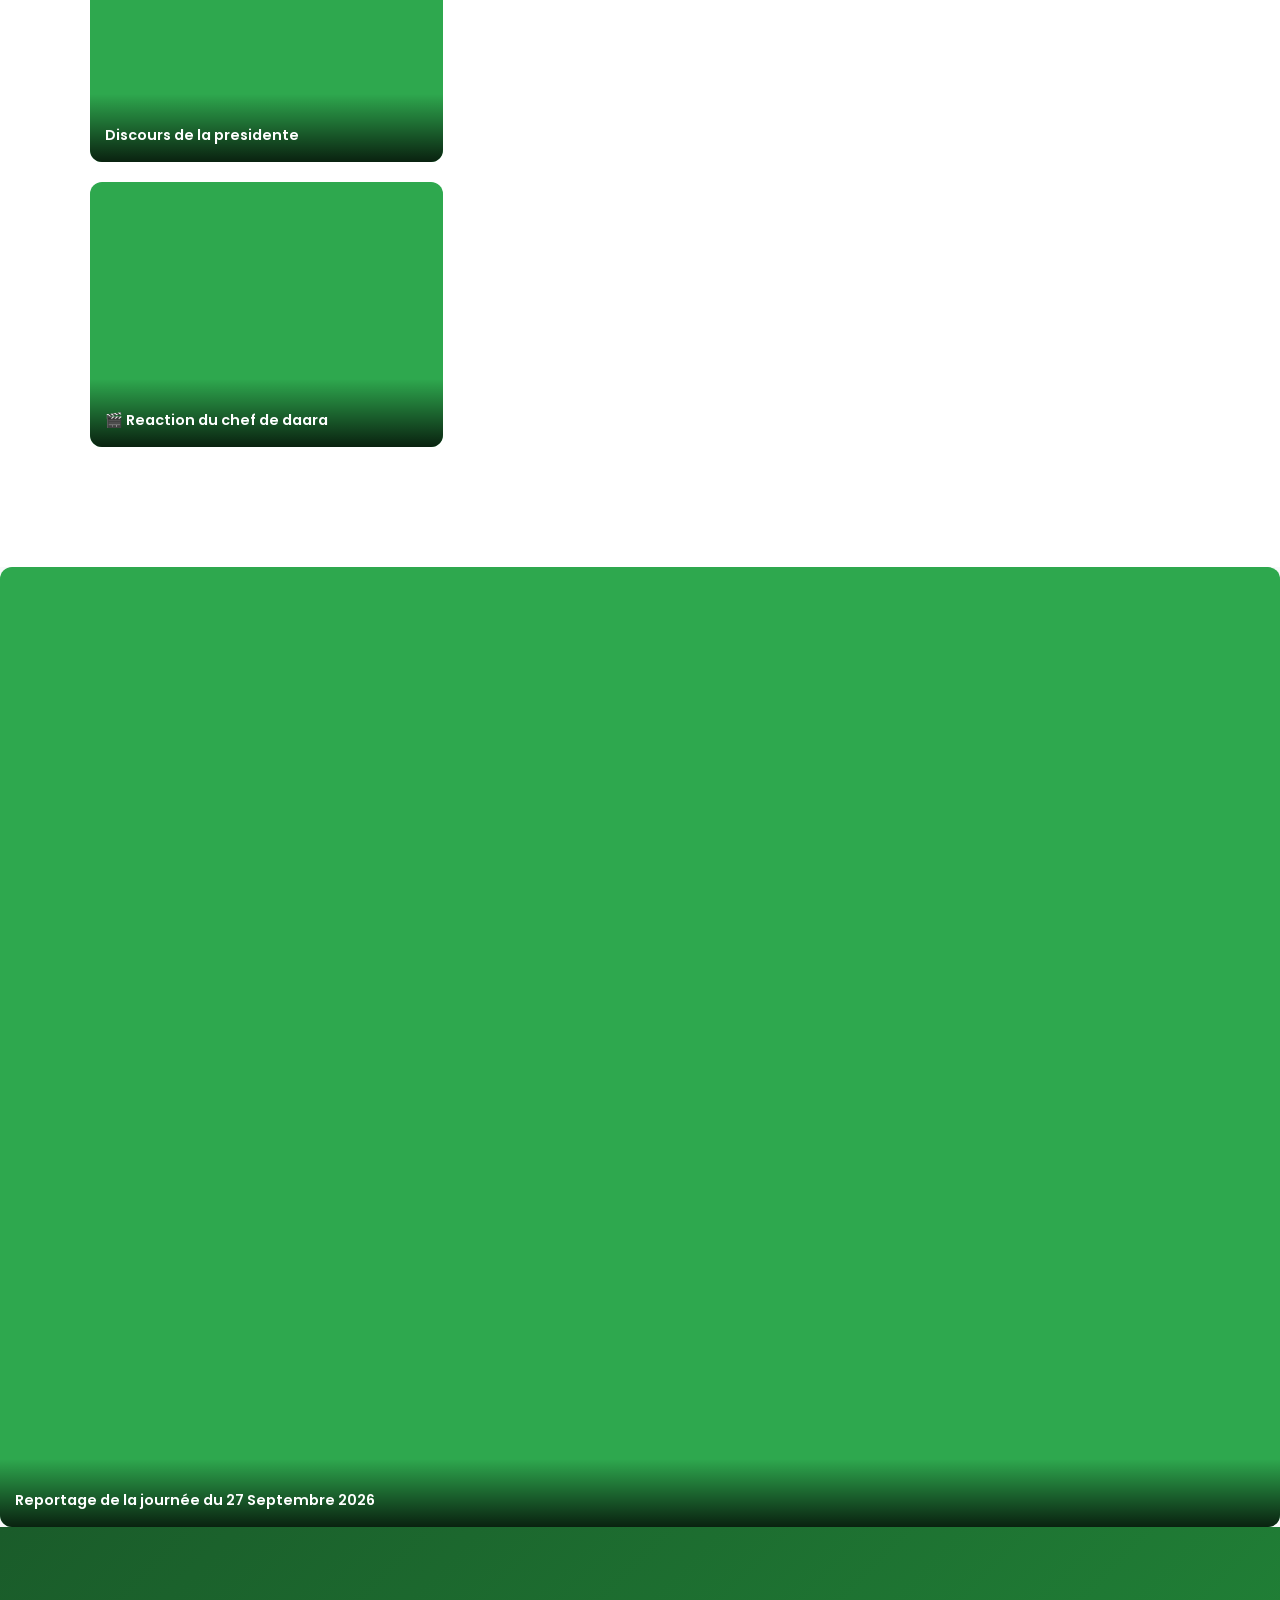
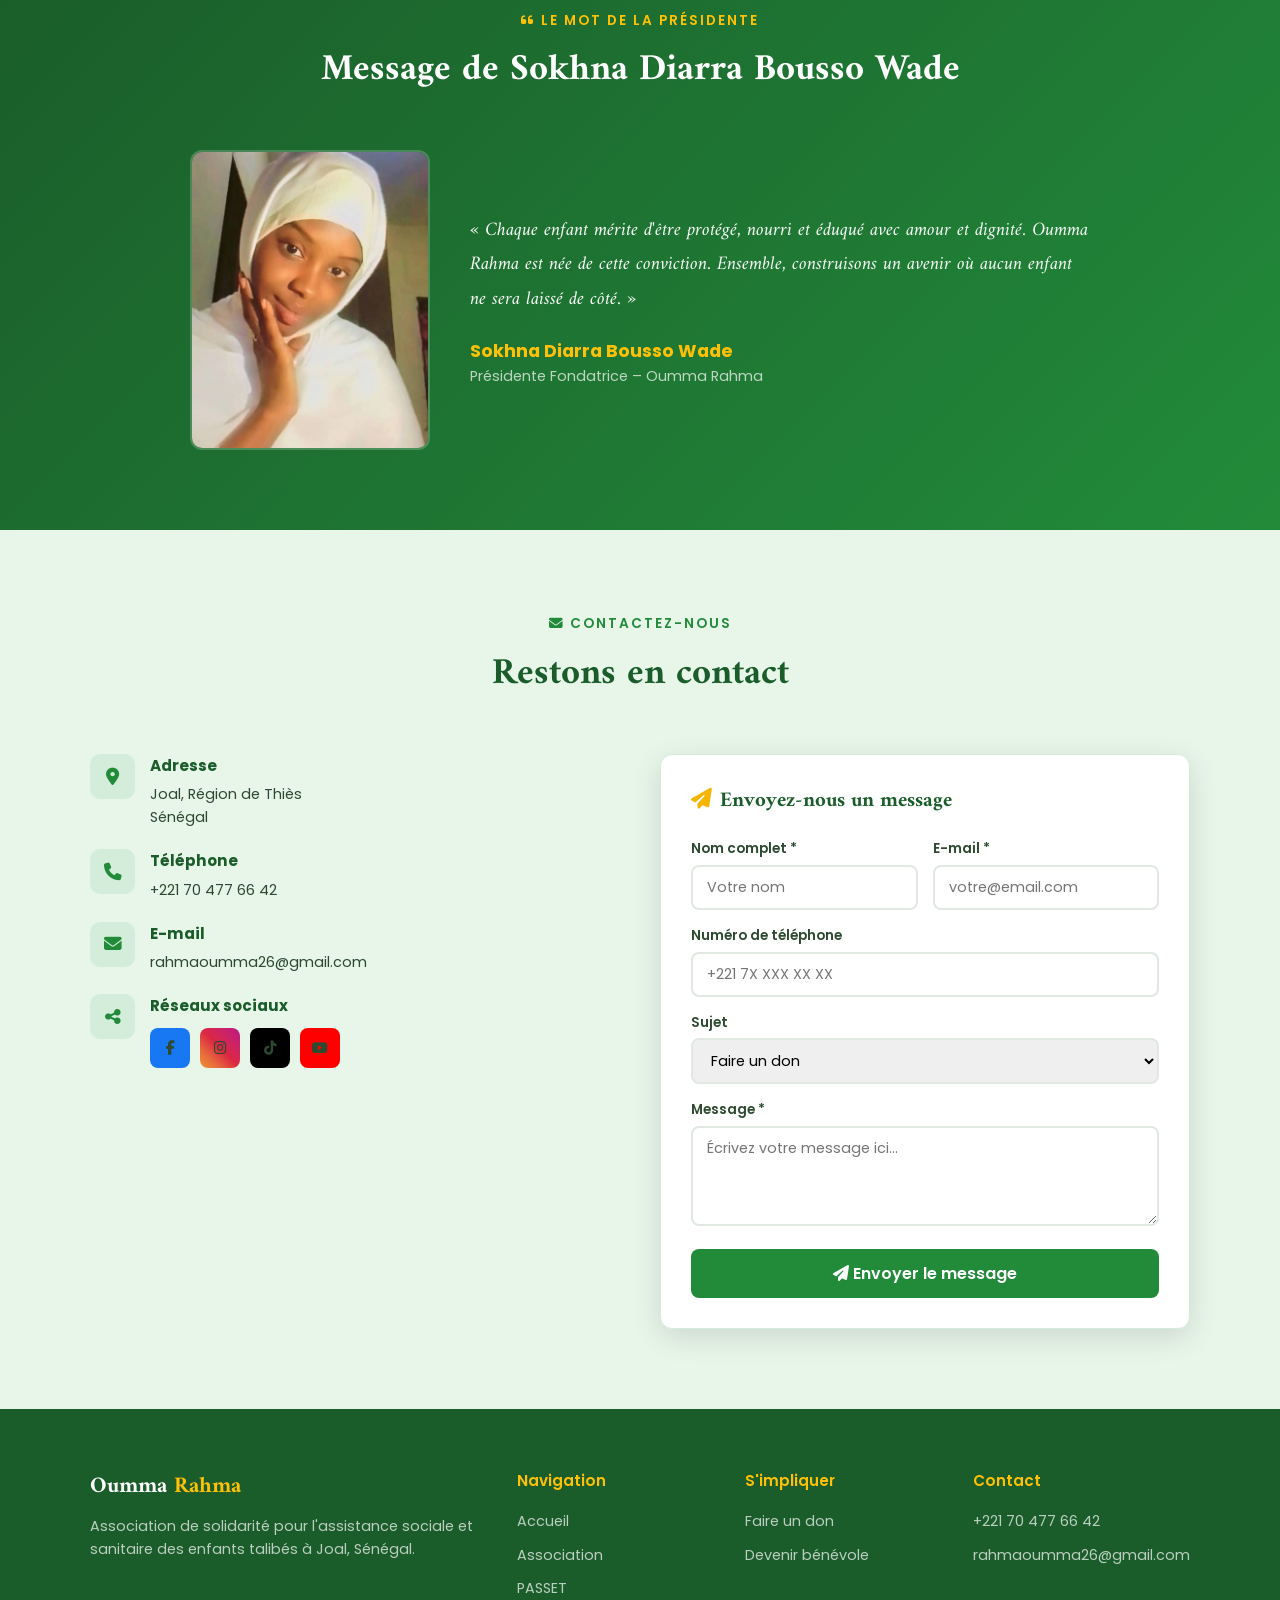
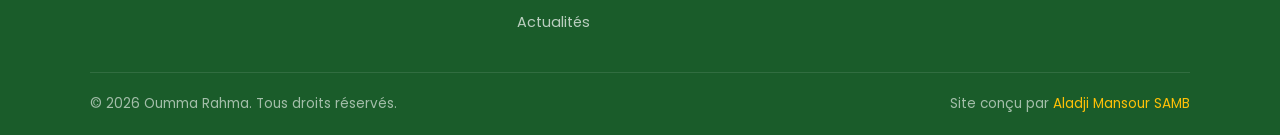
==== commit 7b5a33ff: "Update index.html" ====
--- a/index.html
+++ b/index.html
@@ -603,14 +603,11 @@
                 </section>
       <section>
                                         <!-- 🎥 VIDÉO 4 -->
-        <div class="gallery-item video-container">
+        <div class="gallery-item">
   <iframe src="https://www.youtube.com/embed/9JoAQfcyWLM?si=qhn9fbRkwCSv-Zwh"
       title="Reportage Umma Rahma du 27 Septembre 2026"
-      width="100%" 
-      style="border:0;" 
-      loading="lazy" 
-      allow="accelerometer; autoplay; clipboard-write; encrypted-media; gyroscope; picture-in-picture" 
-      allowfullscreen>
+       width="100%" height="100%" style="border:0;"
+      loading="lazy" allowfullscreen>
   </iframe>
   <div class="gallery-caption">Reportage de la journée du 27 Septembre 2026</div>
 </div>
--- a/styles.css
+++ b/styles.css
@@ -1620,30 +1620,3 @@
         right: 12px;
     }
 }
-/* Conteneur spécifique pour la vidéo */
-.gallery-item.video-container {
-  width: 100%;
-  margin-bottom: 20px;
-  display: block; /* Force l'affichage en bloc */
-  overflow: visible; /* Empêche de couper le contenu */
-}
-
-/* La vidéo elle-même */
-.gallery-item.video-container iframe {
-  width: 100% !important; /* Le !important force la règle si un autre CSS s'y oppose */
-  height: auto !important;
-  aspect-ratio: 16 / 9; /* Garde le format rectangle parfait sur tous les écrans */
-  display: block;
-  border-radius: 8px; /* Petit plus esthétique : coins arrondis */
-}
-
-/* La légende en dessous */
-.gallery-caption {
-  margin-top: 10px;
-  text-align: center;
-  font-style: italic;
-  color: #555; /* Assurez-vous que cette couleur contraste bien avec le fond */
-}
-
-
-
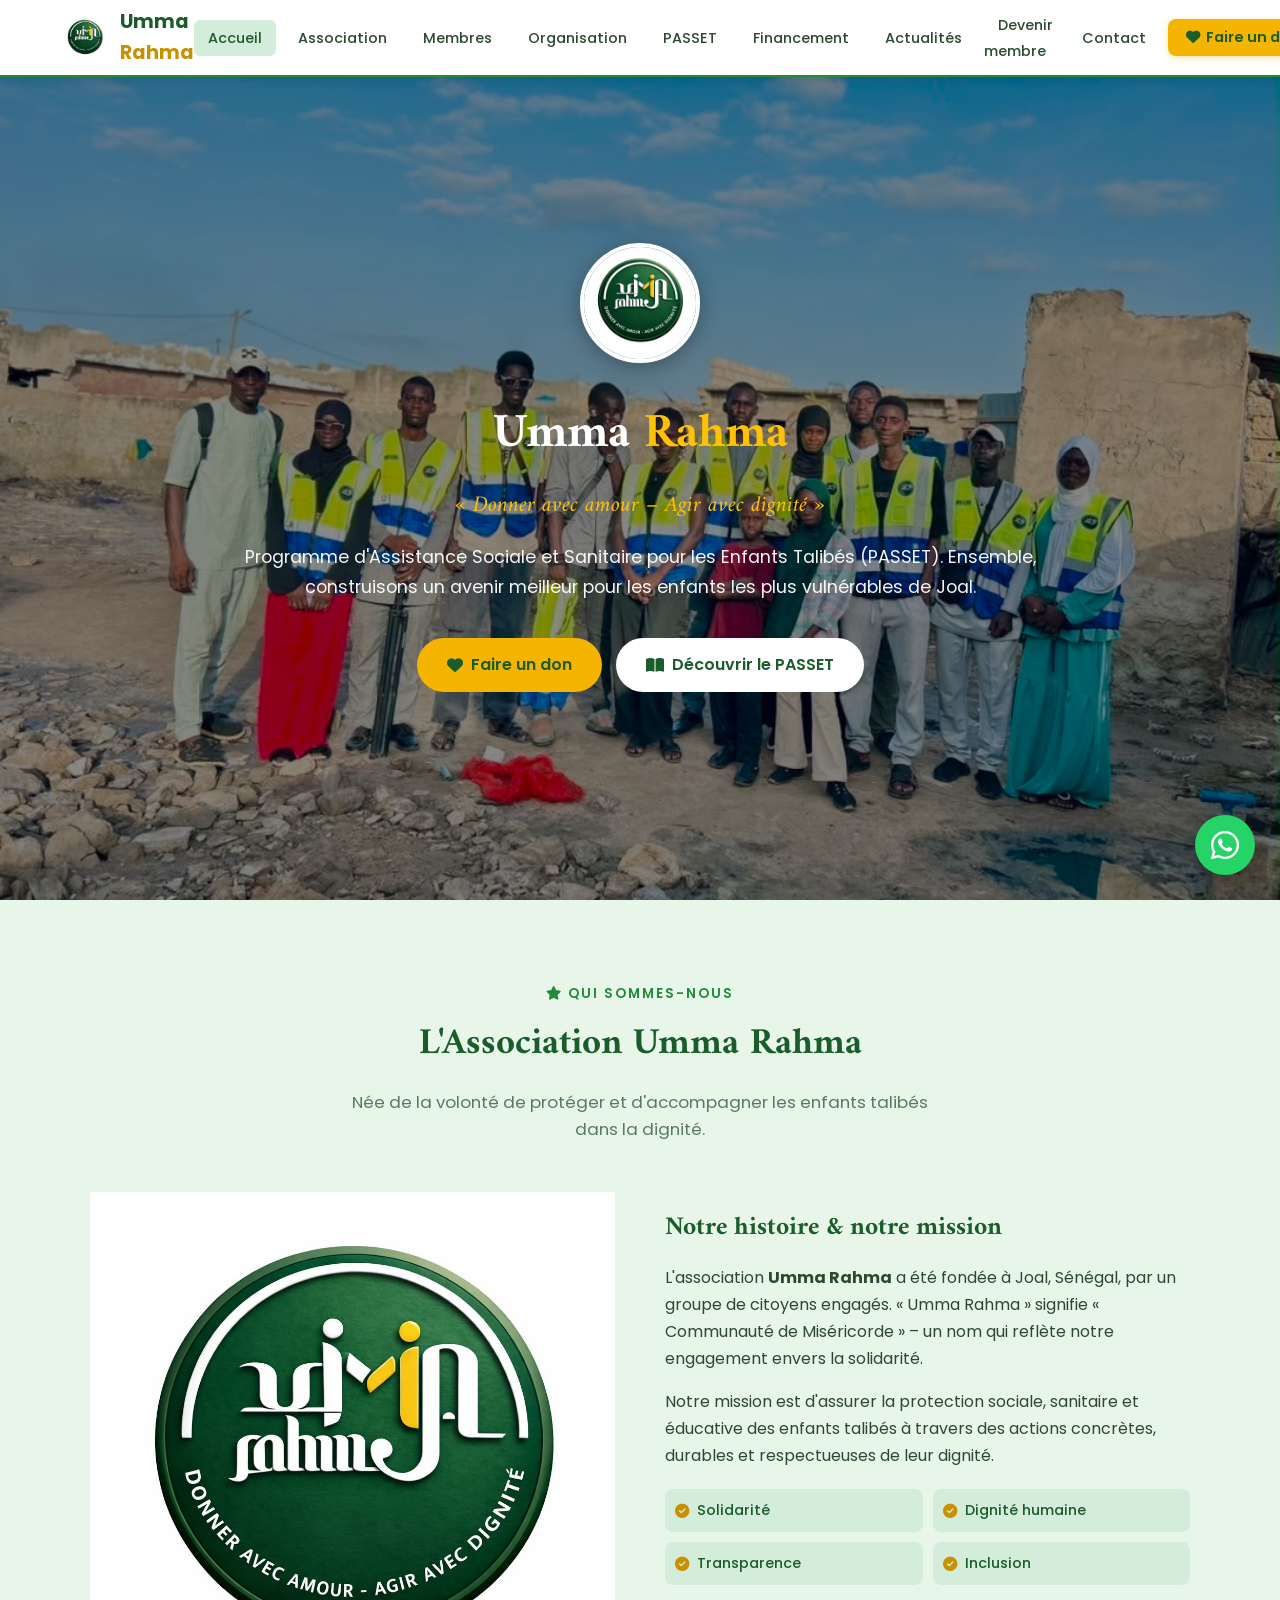
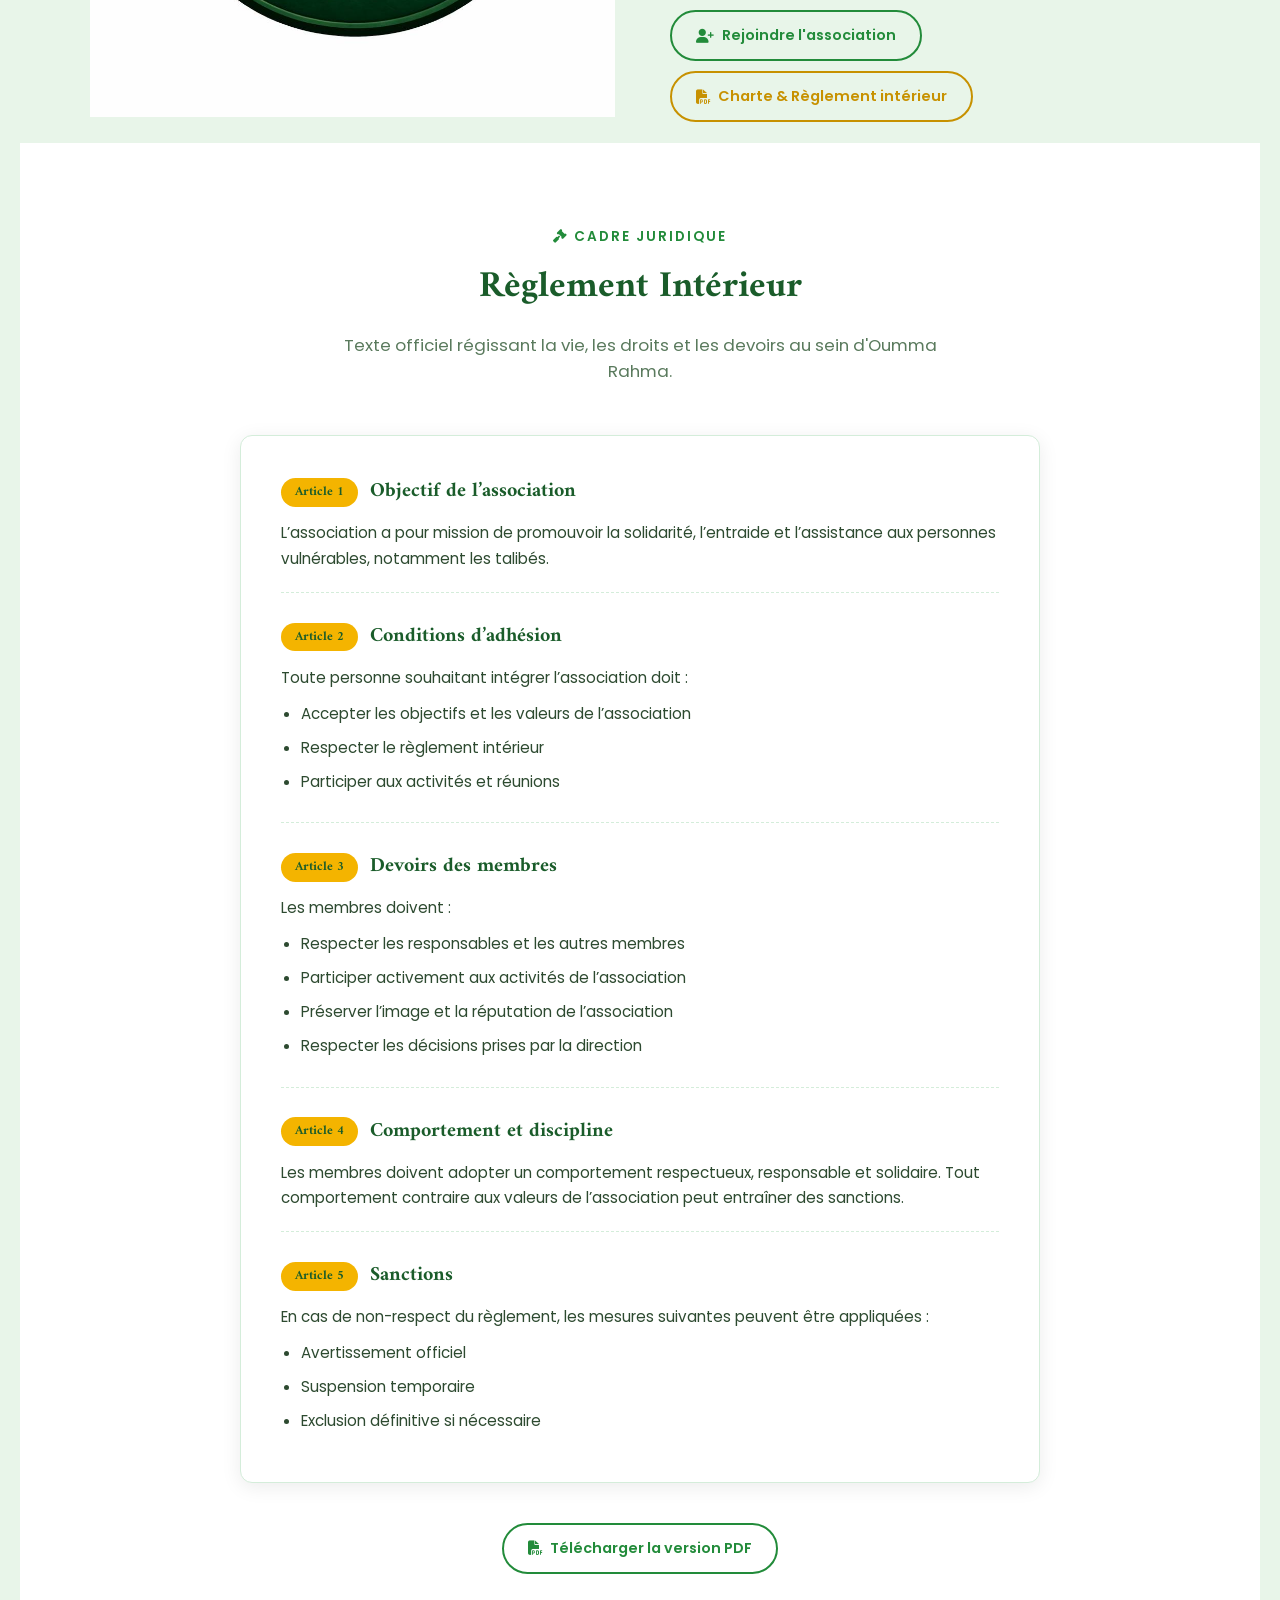
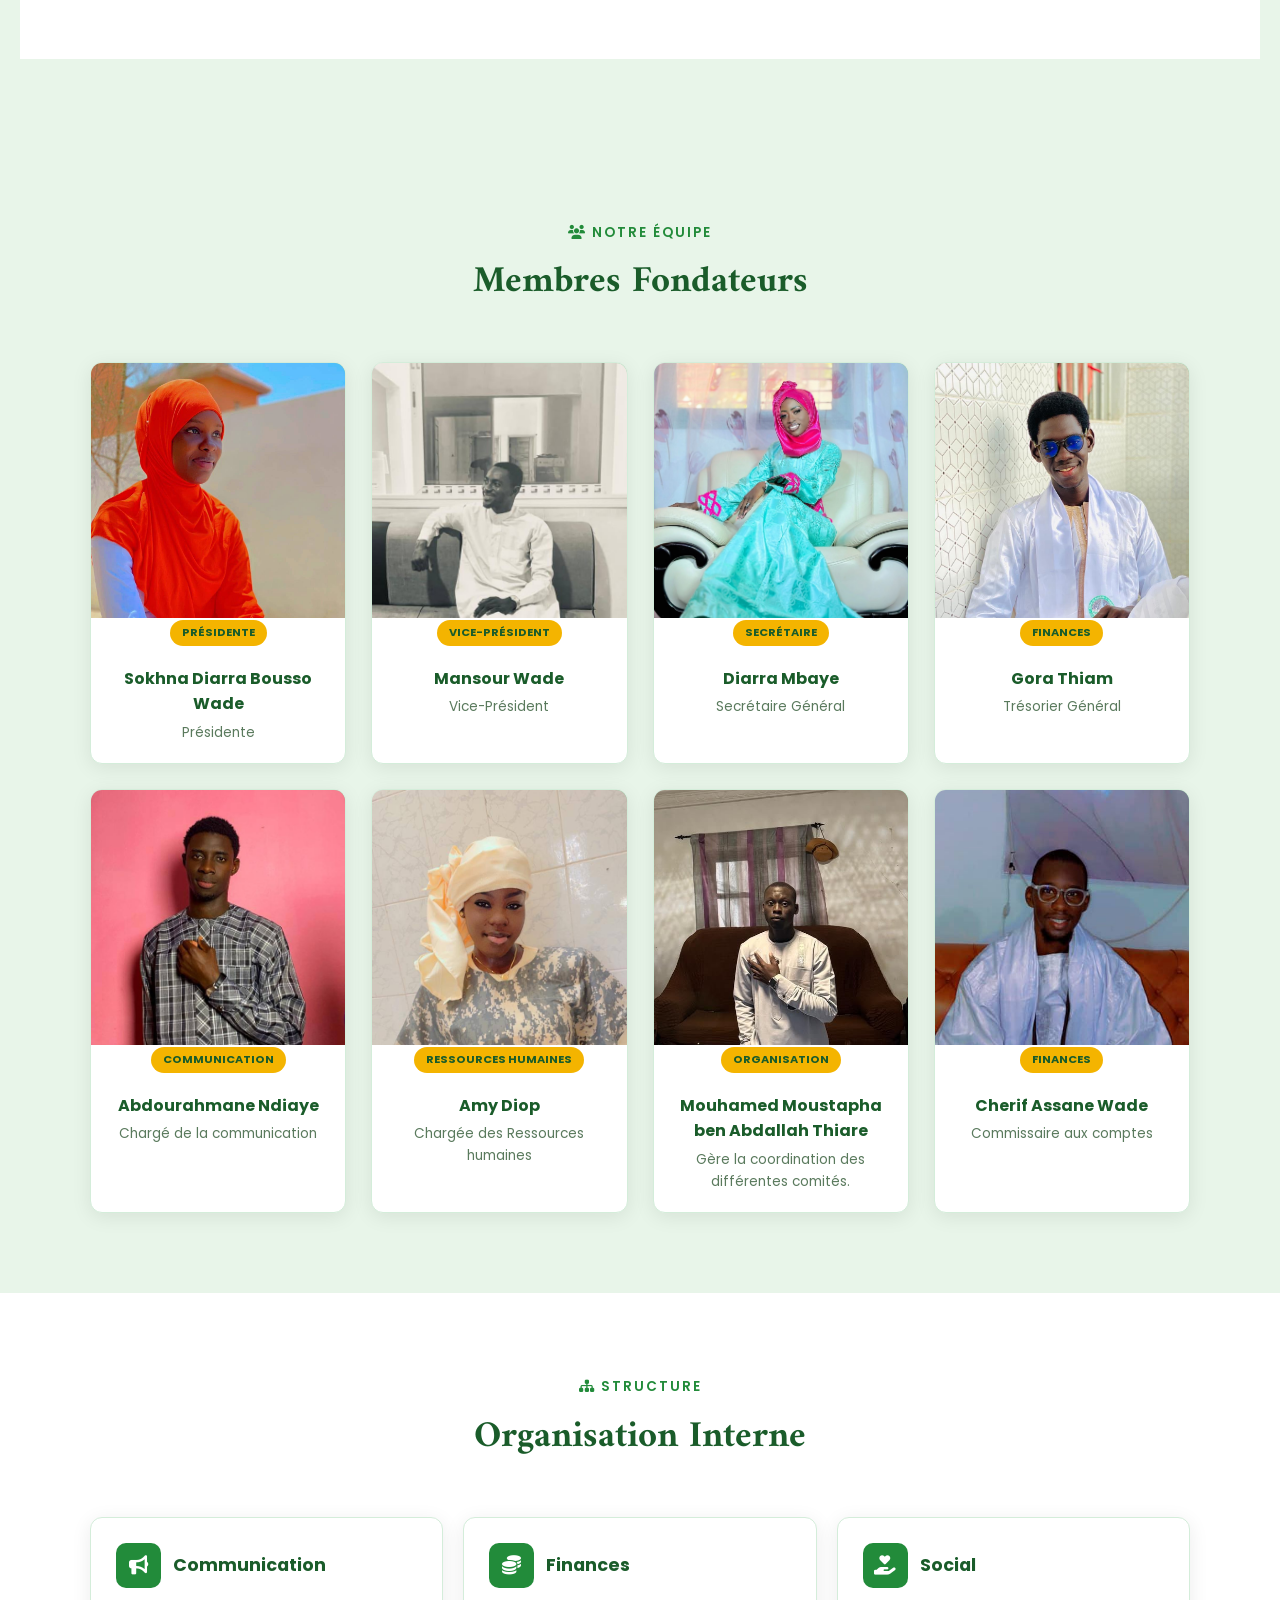
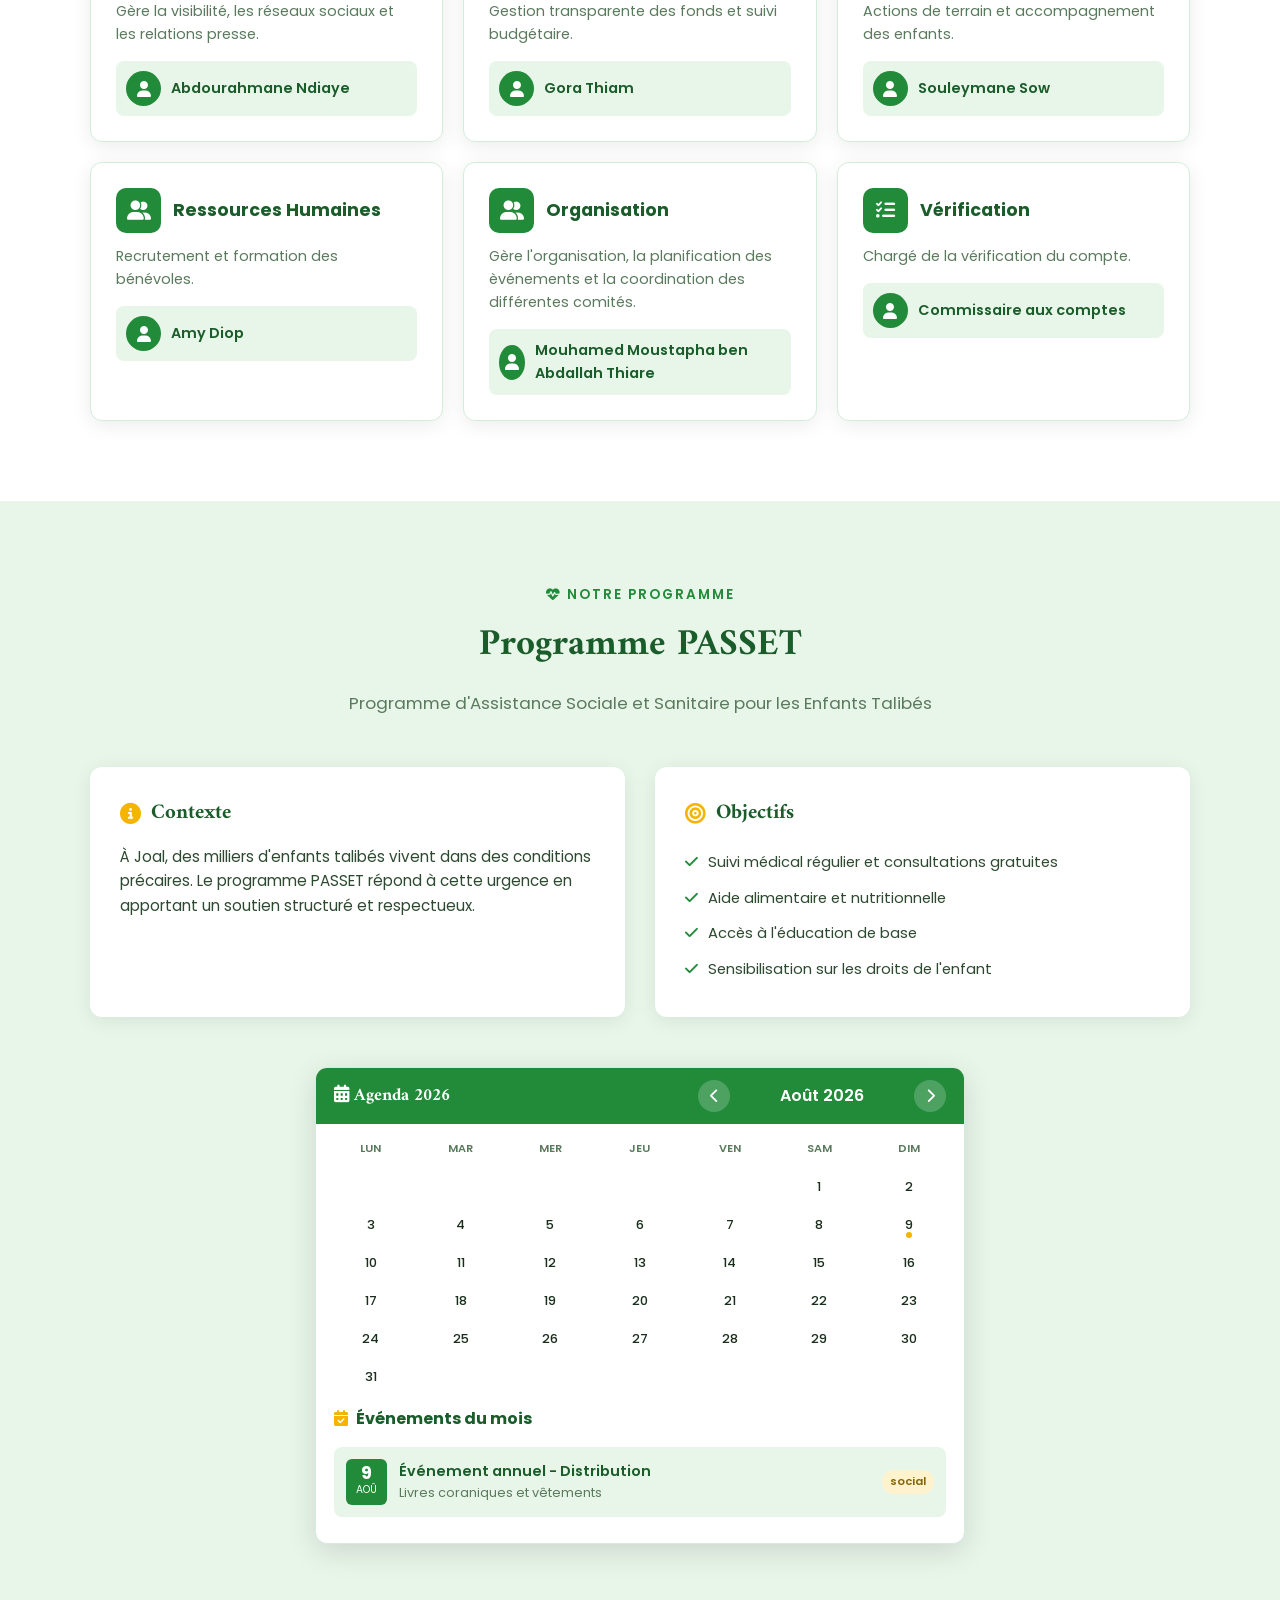
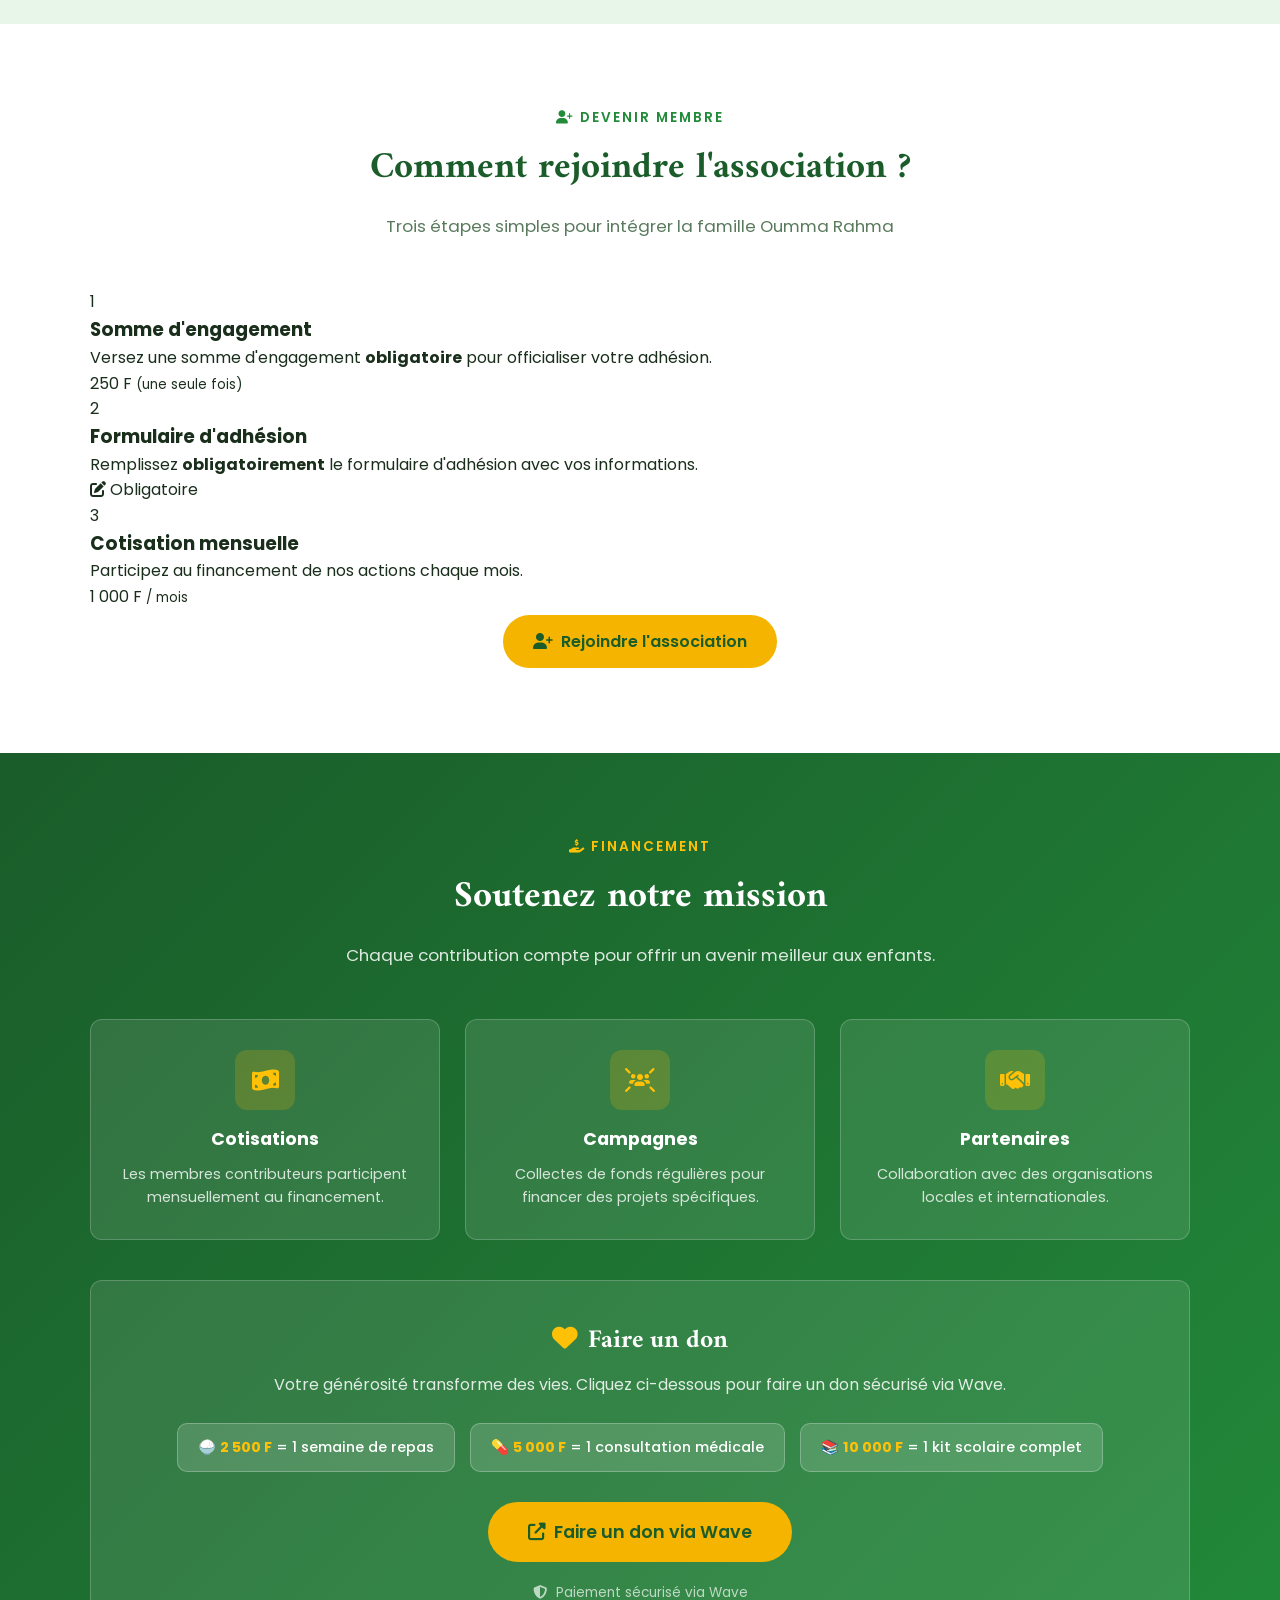
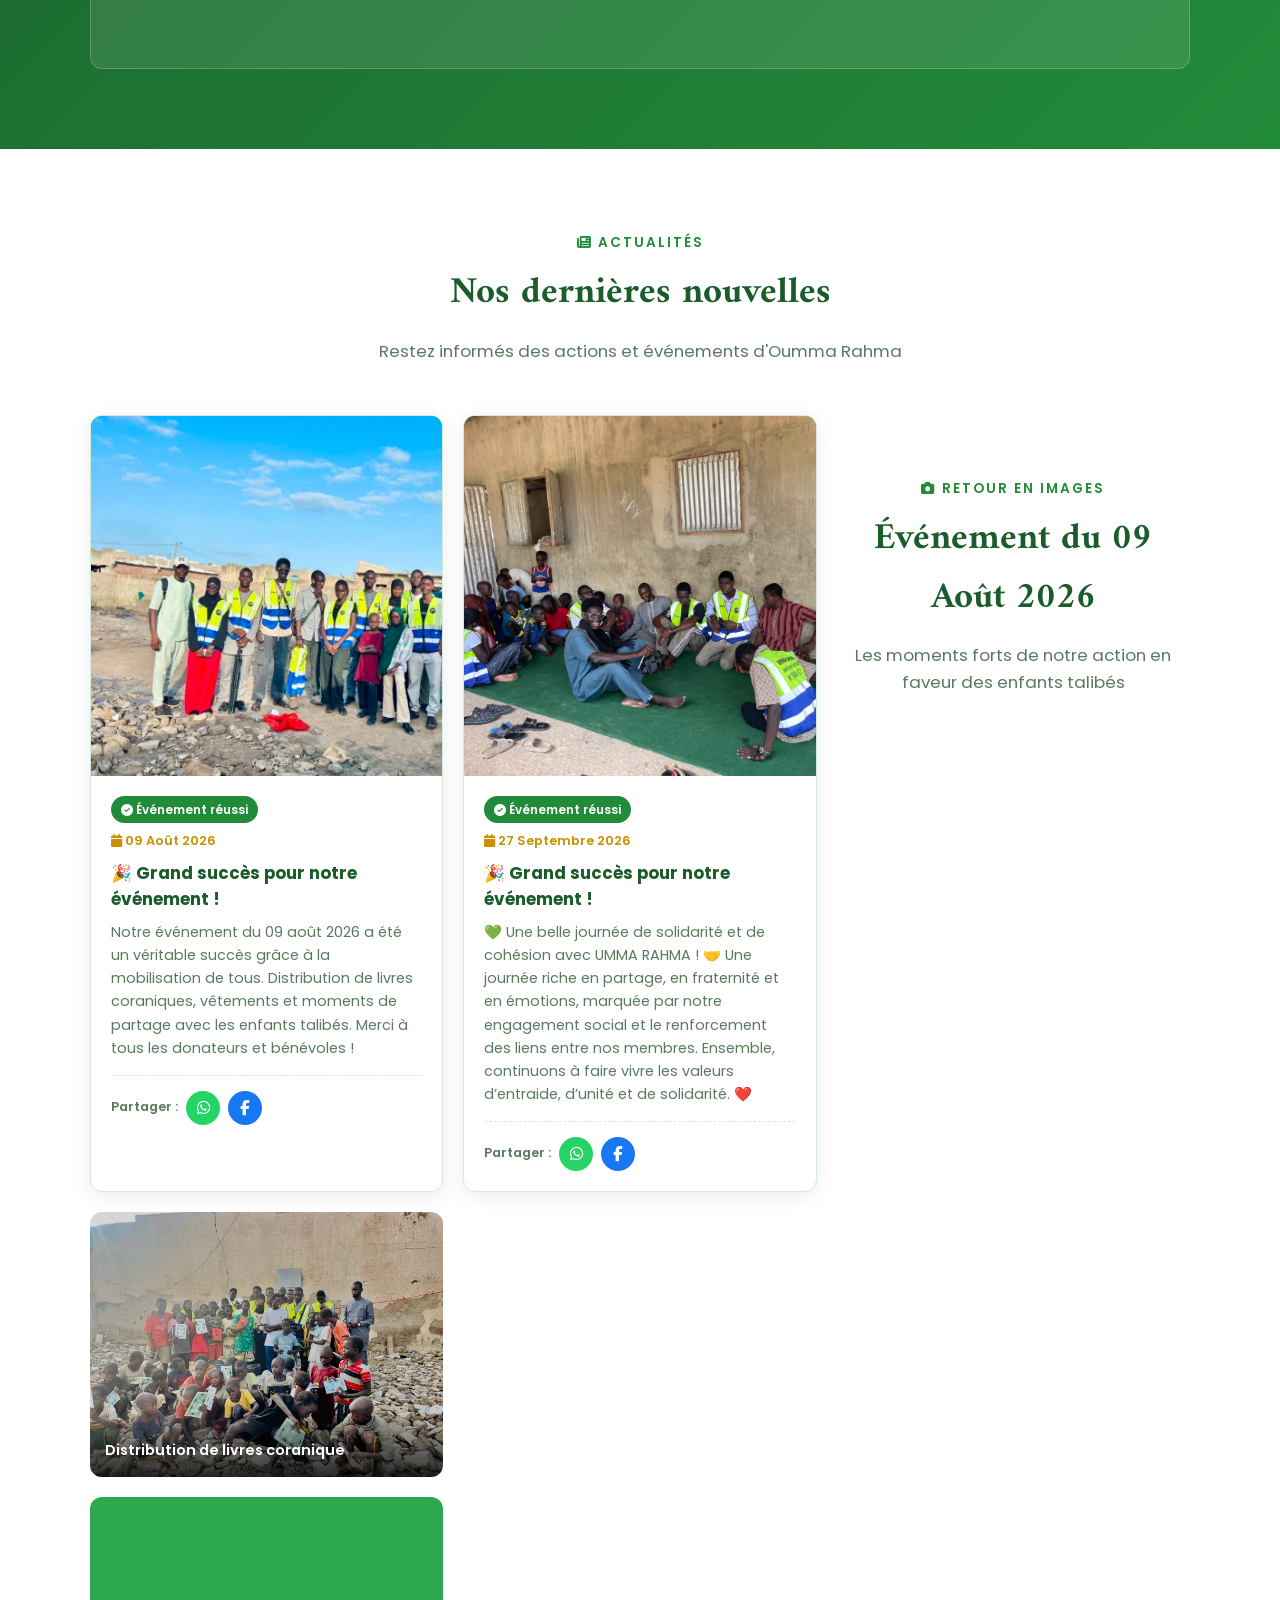
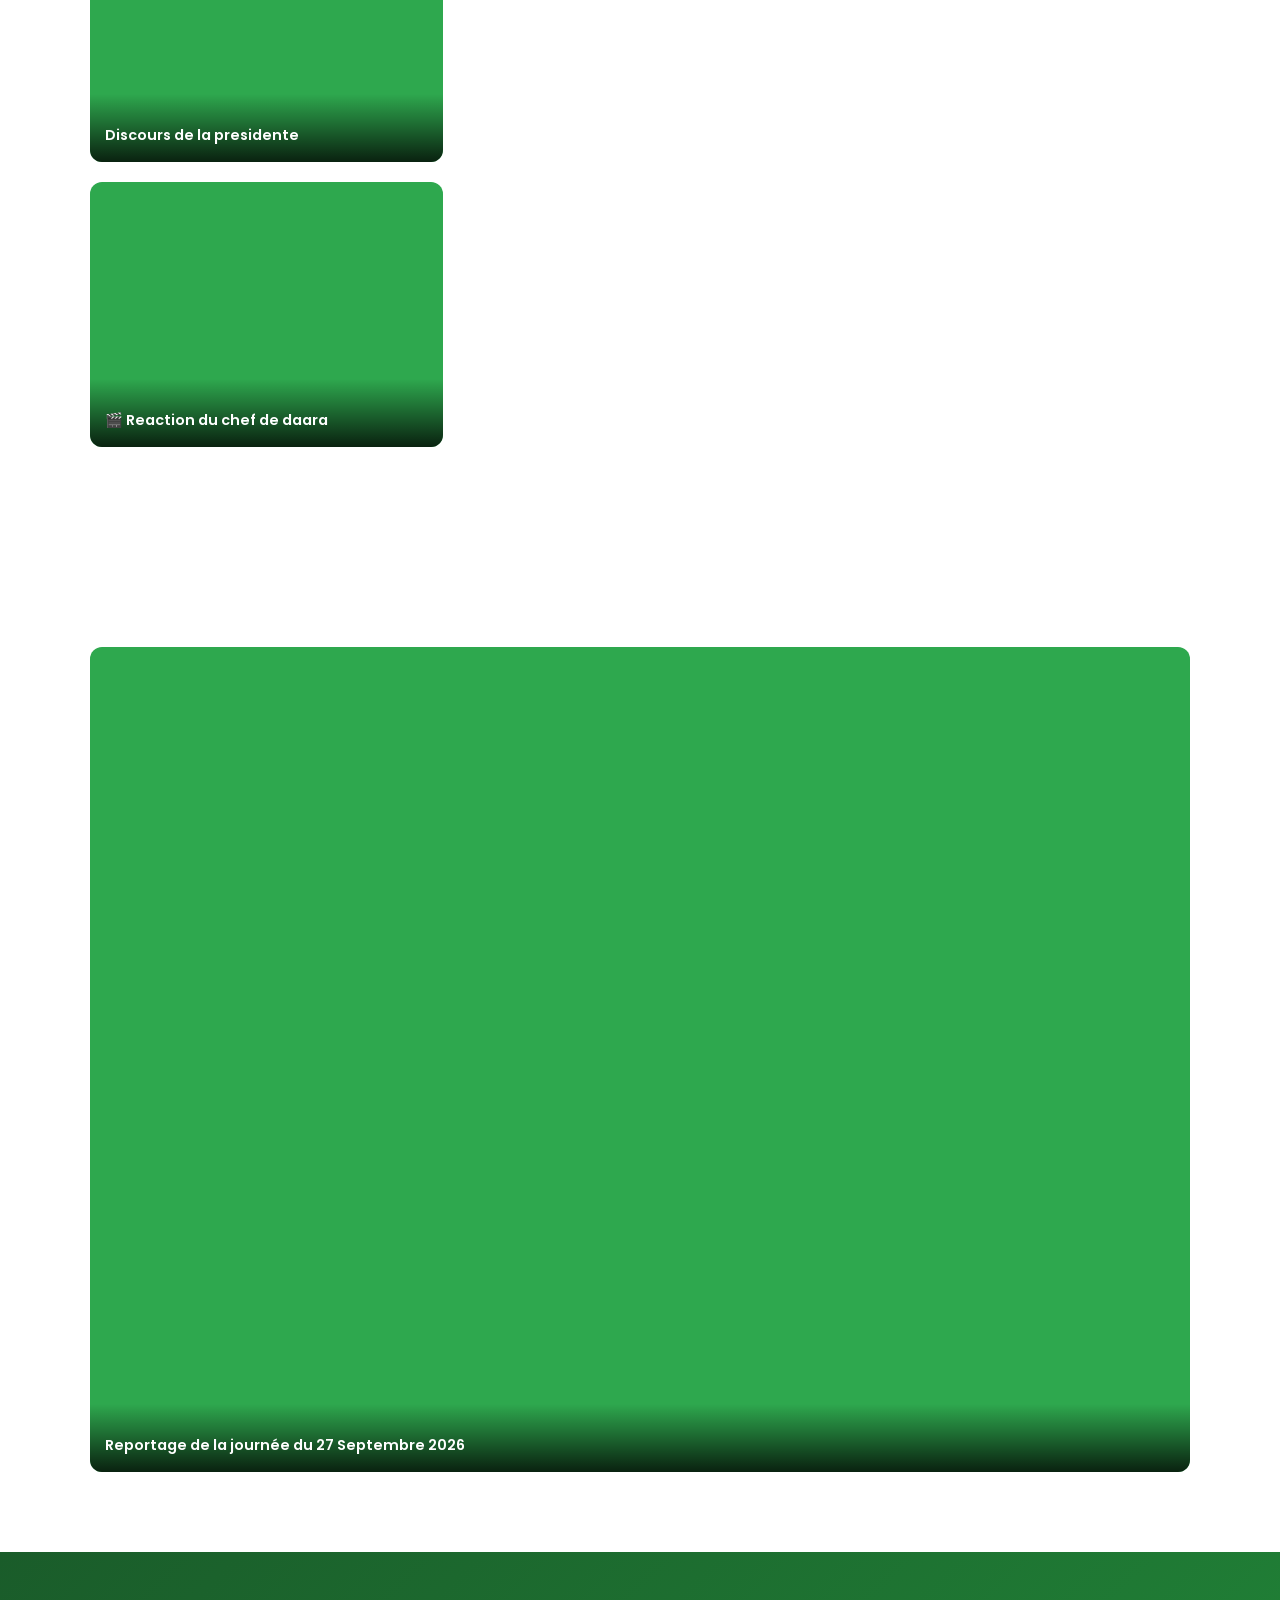
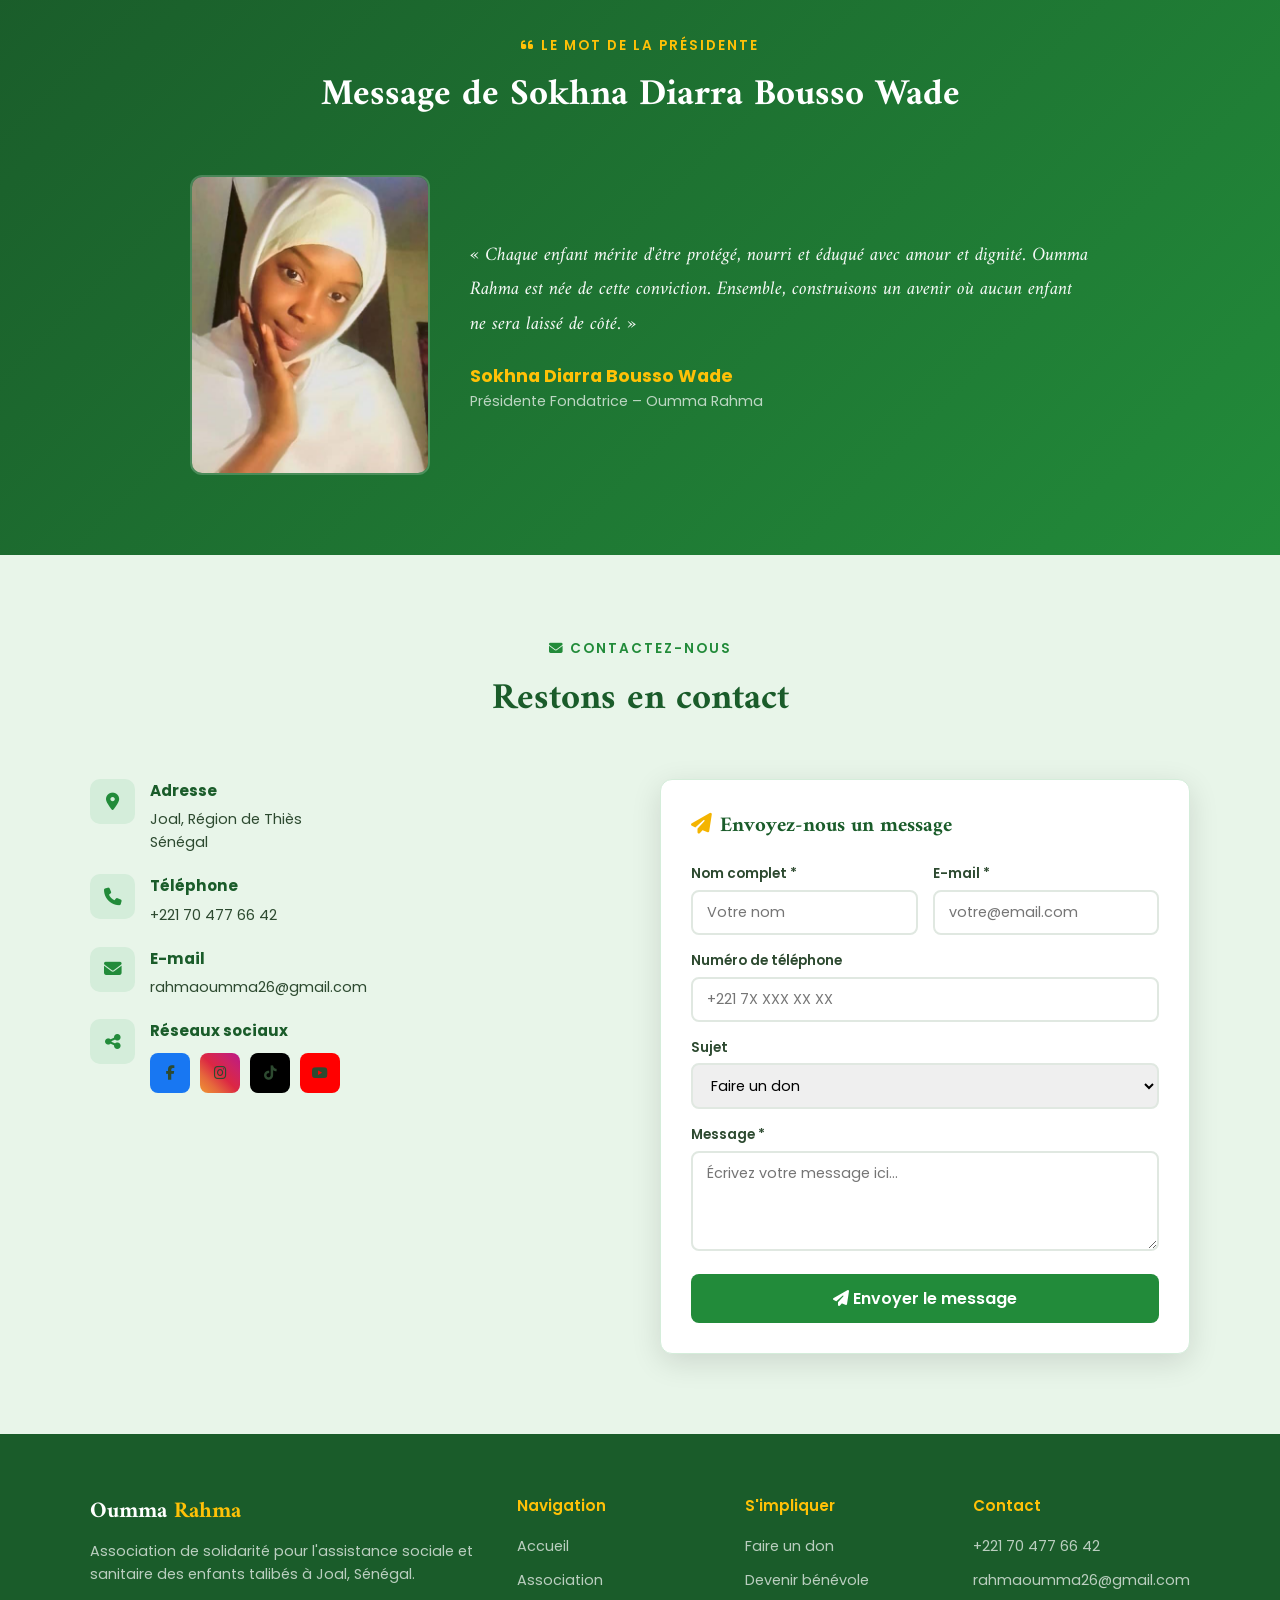
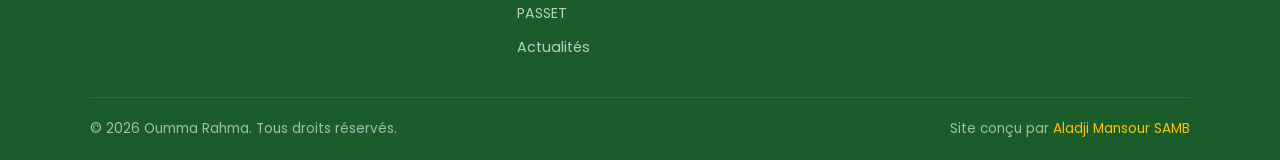
==== commit dae4d2ec: "Update index.html" ====
--- a/index.html
+++ b/index.html
@@ -601,7 +601,8 @@
            </div>
            </div>
                 </section>
-      <section>
+      <section class="section section-white" id="actualites">
+            <div class="container">
                                         <!-- 🎥 VIDÉO 4 -->
         <div class="gallery-item">
   <iframe src="https://www.youtube.com/embed/9JoAQfcyWLM?si=qhn9fbRkwCSv-Zwh"
@@ -611,6 +612,7 @@
   </iframe>
   <div class="gallery-caption">Reportage de la journée du 27 Septembre 2026</div>
 </div>
+            </div>              
       </section>
 
     <!-- PRÉSIDENTE -->
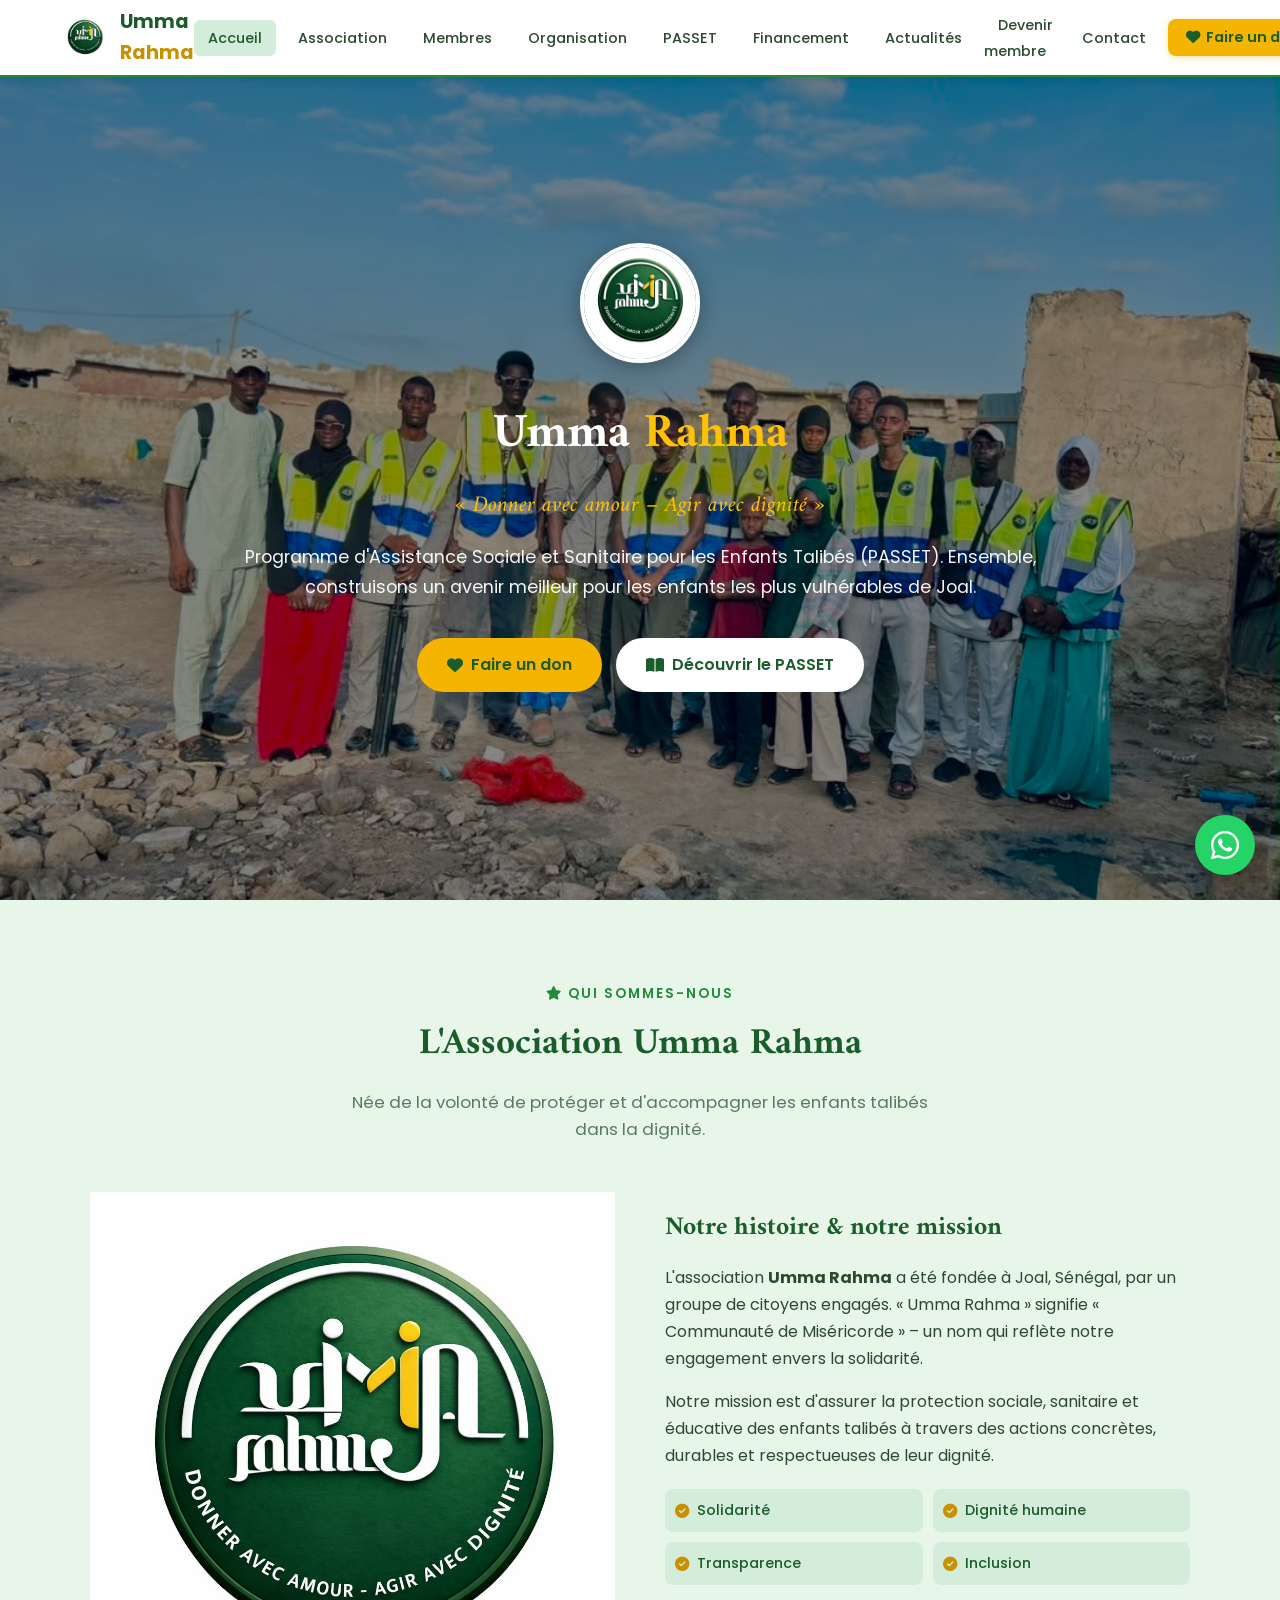
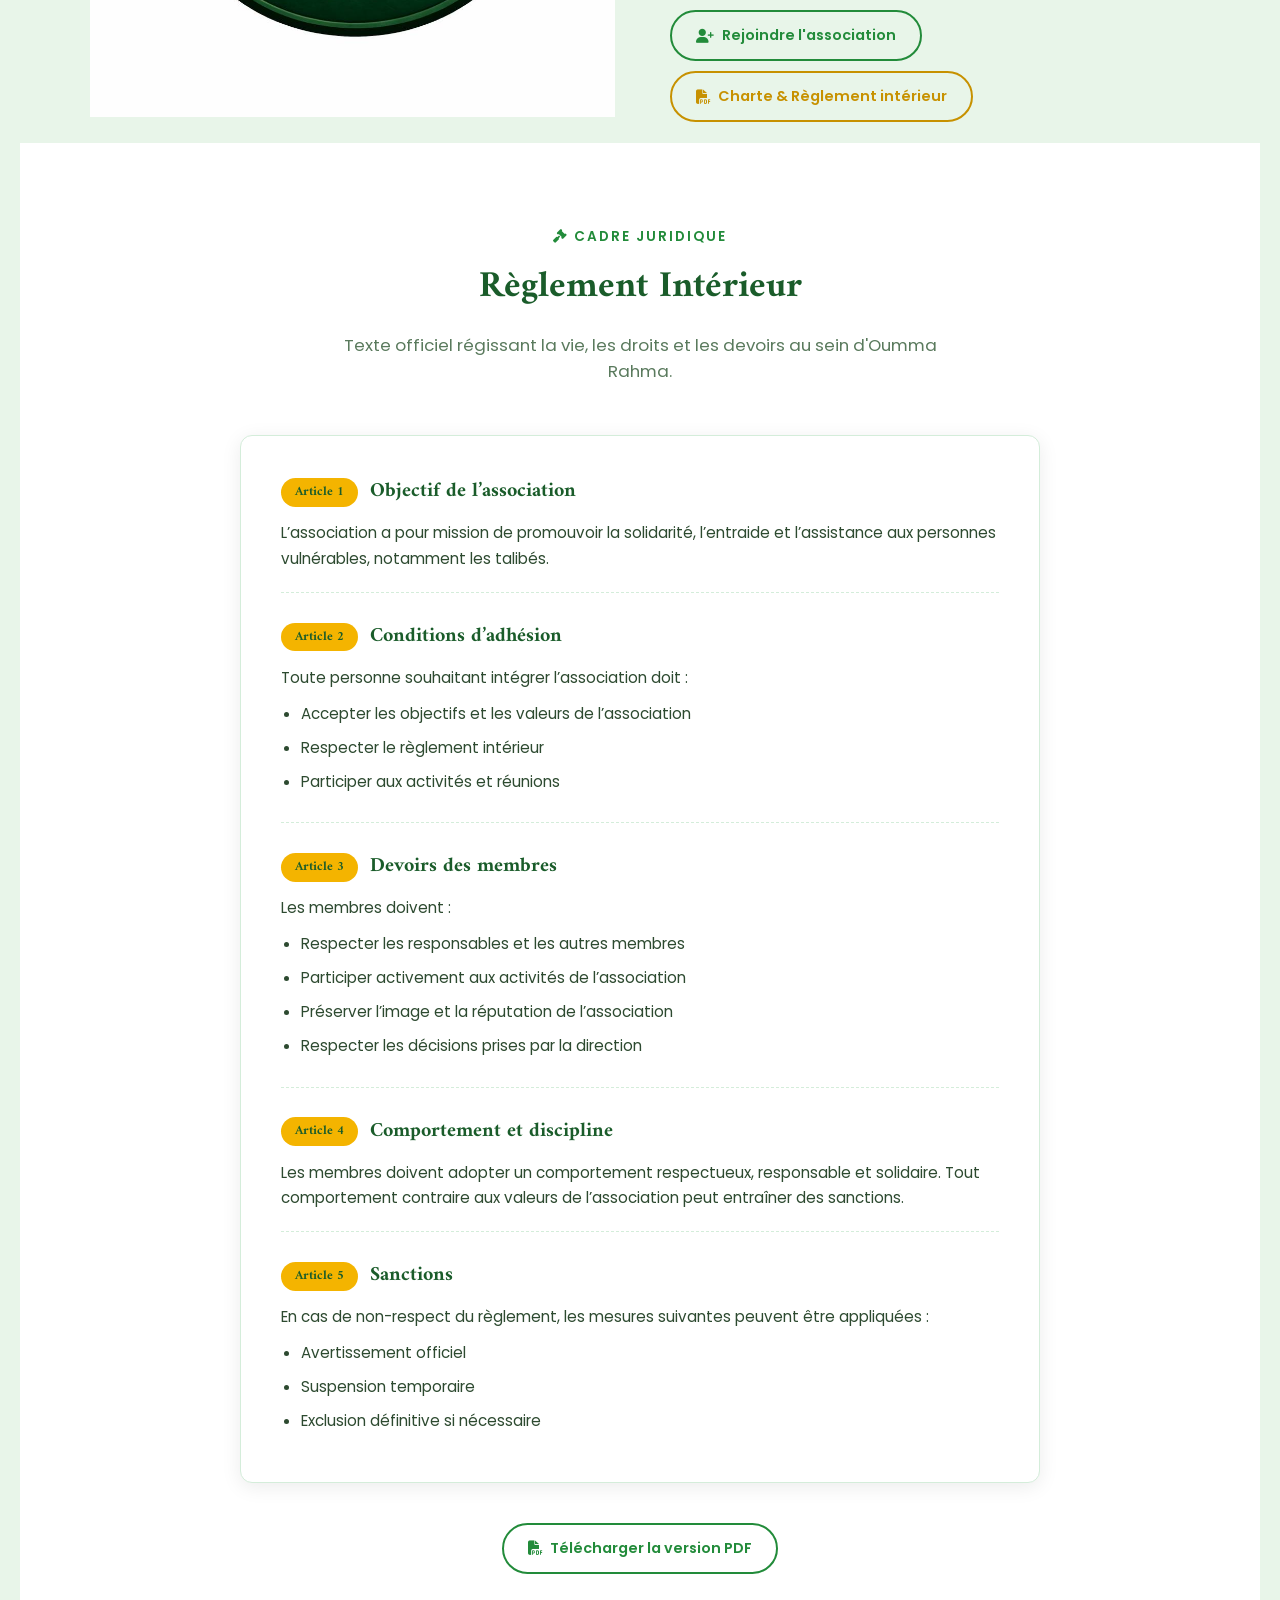
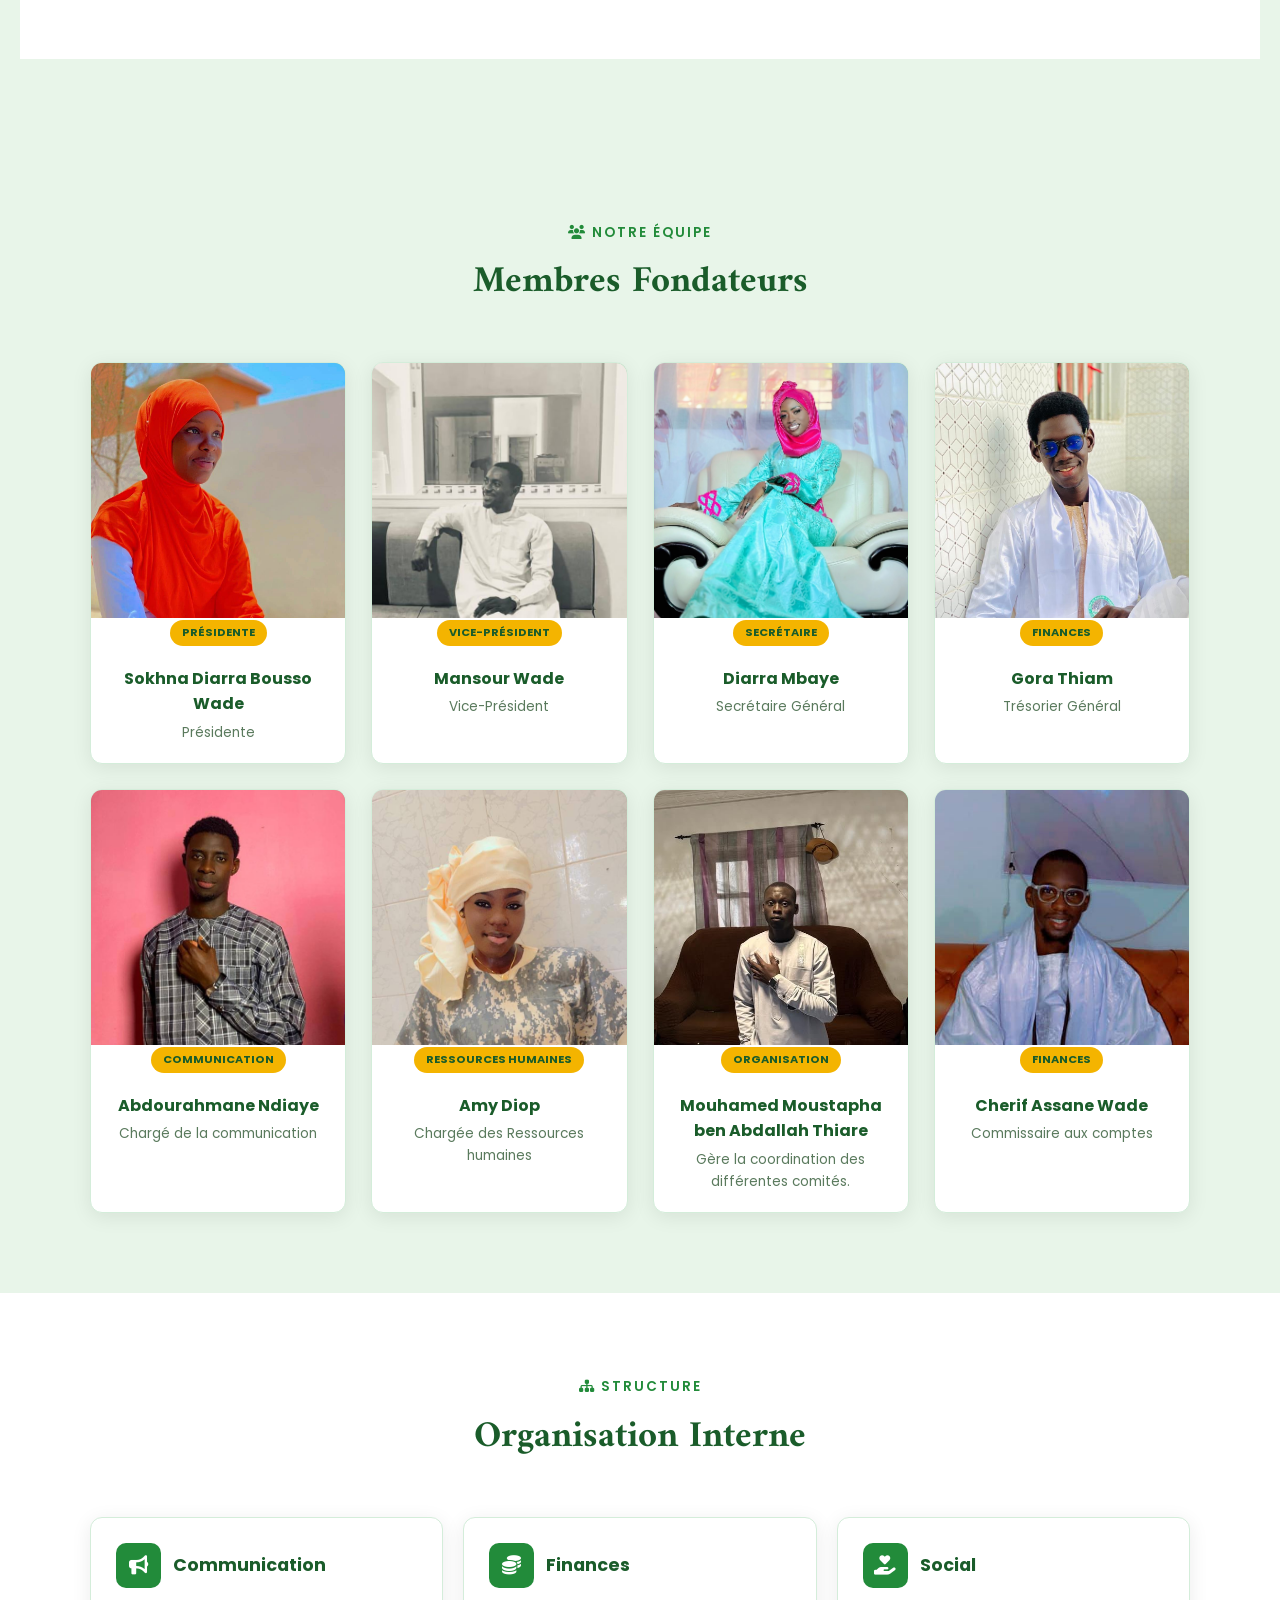
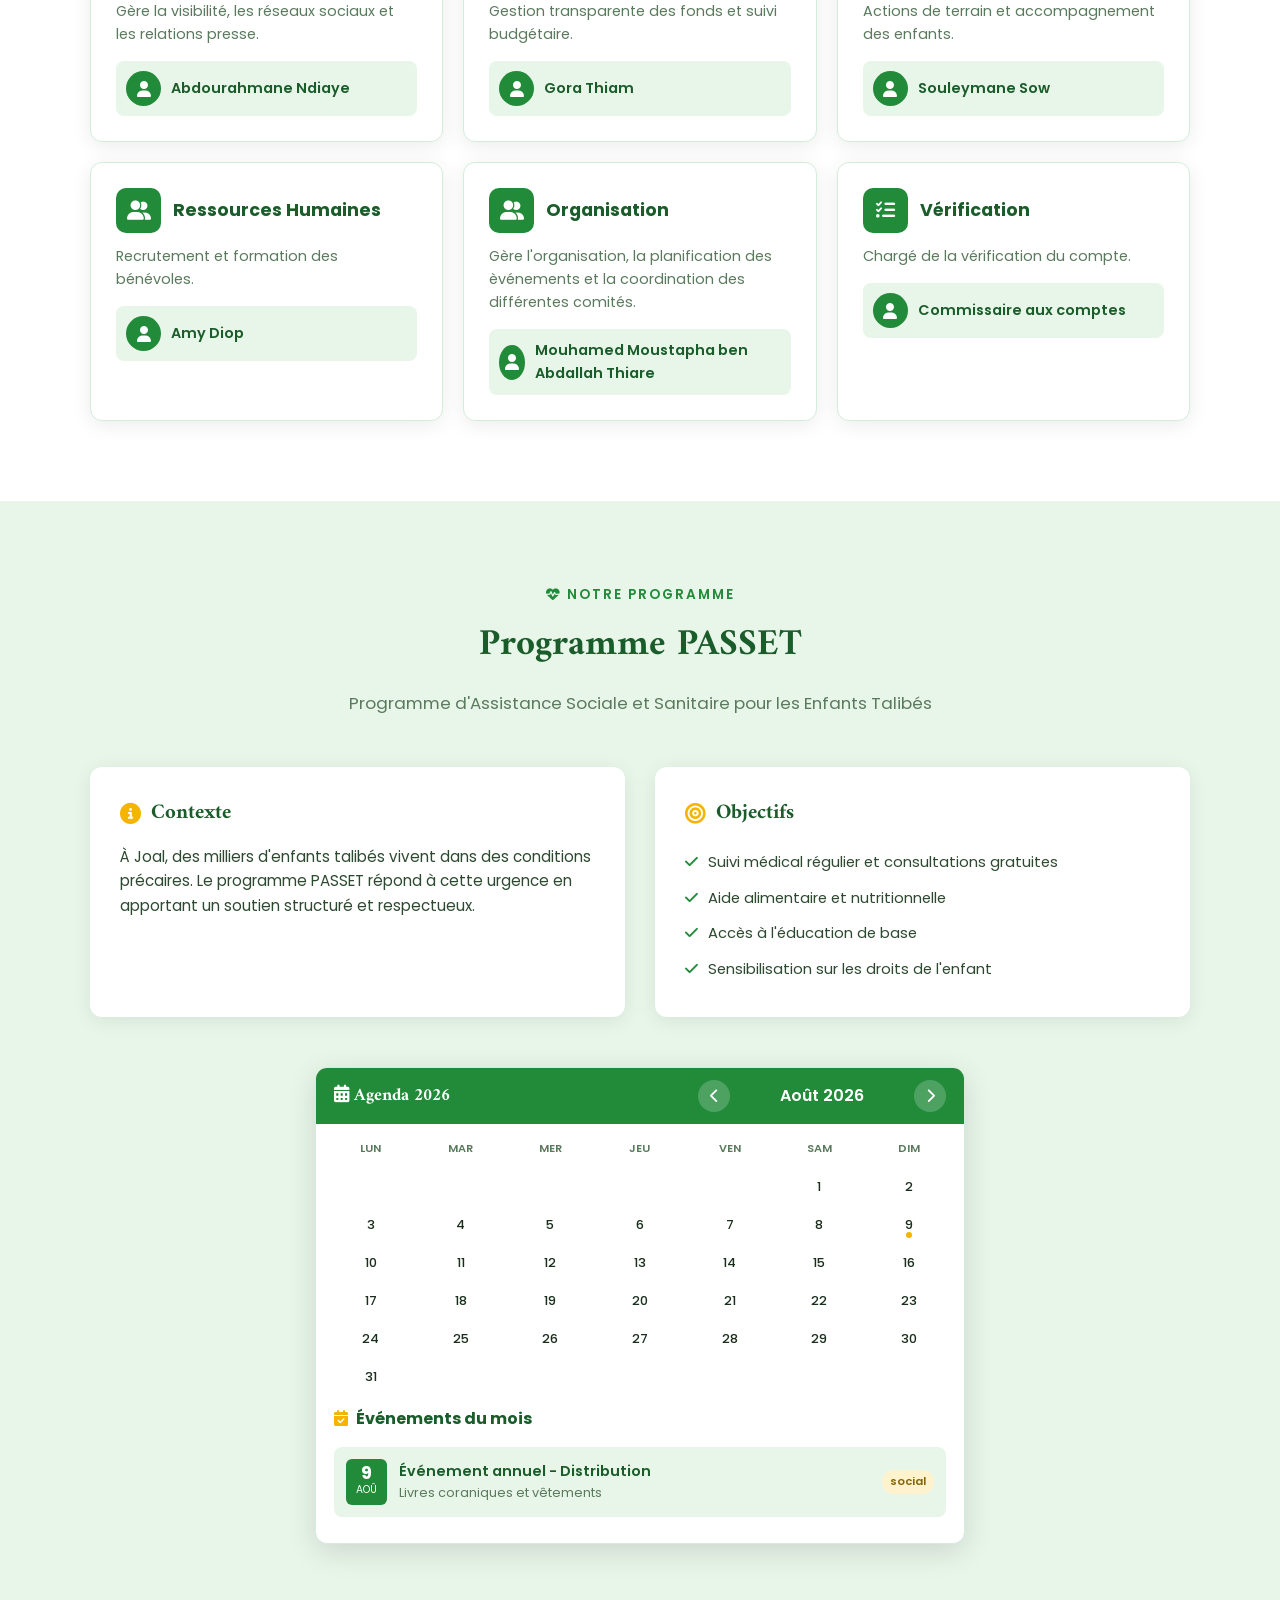
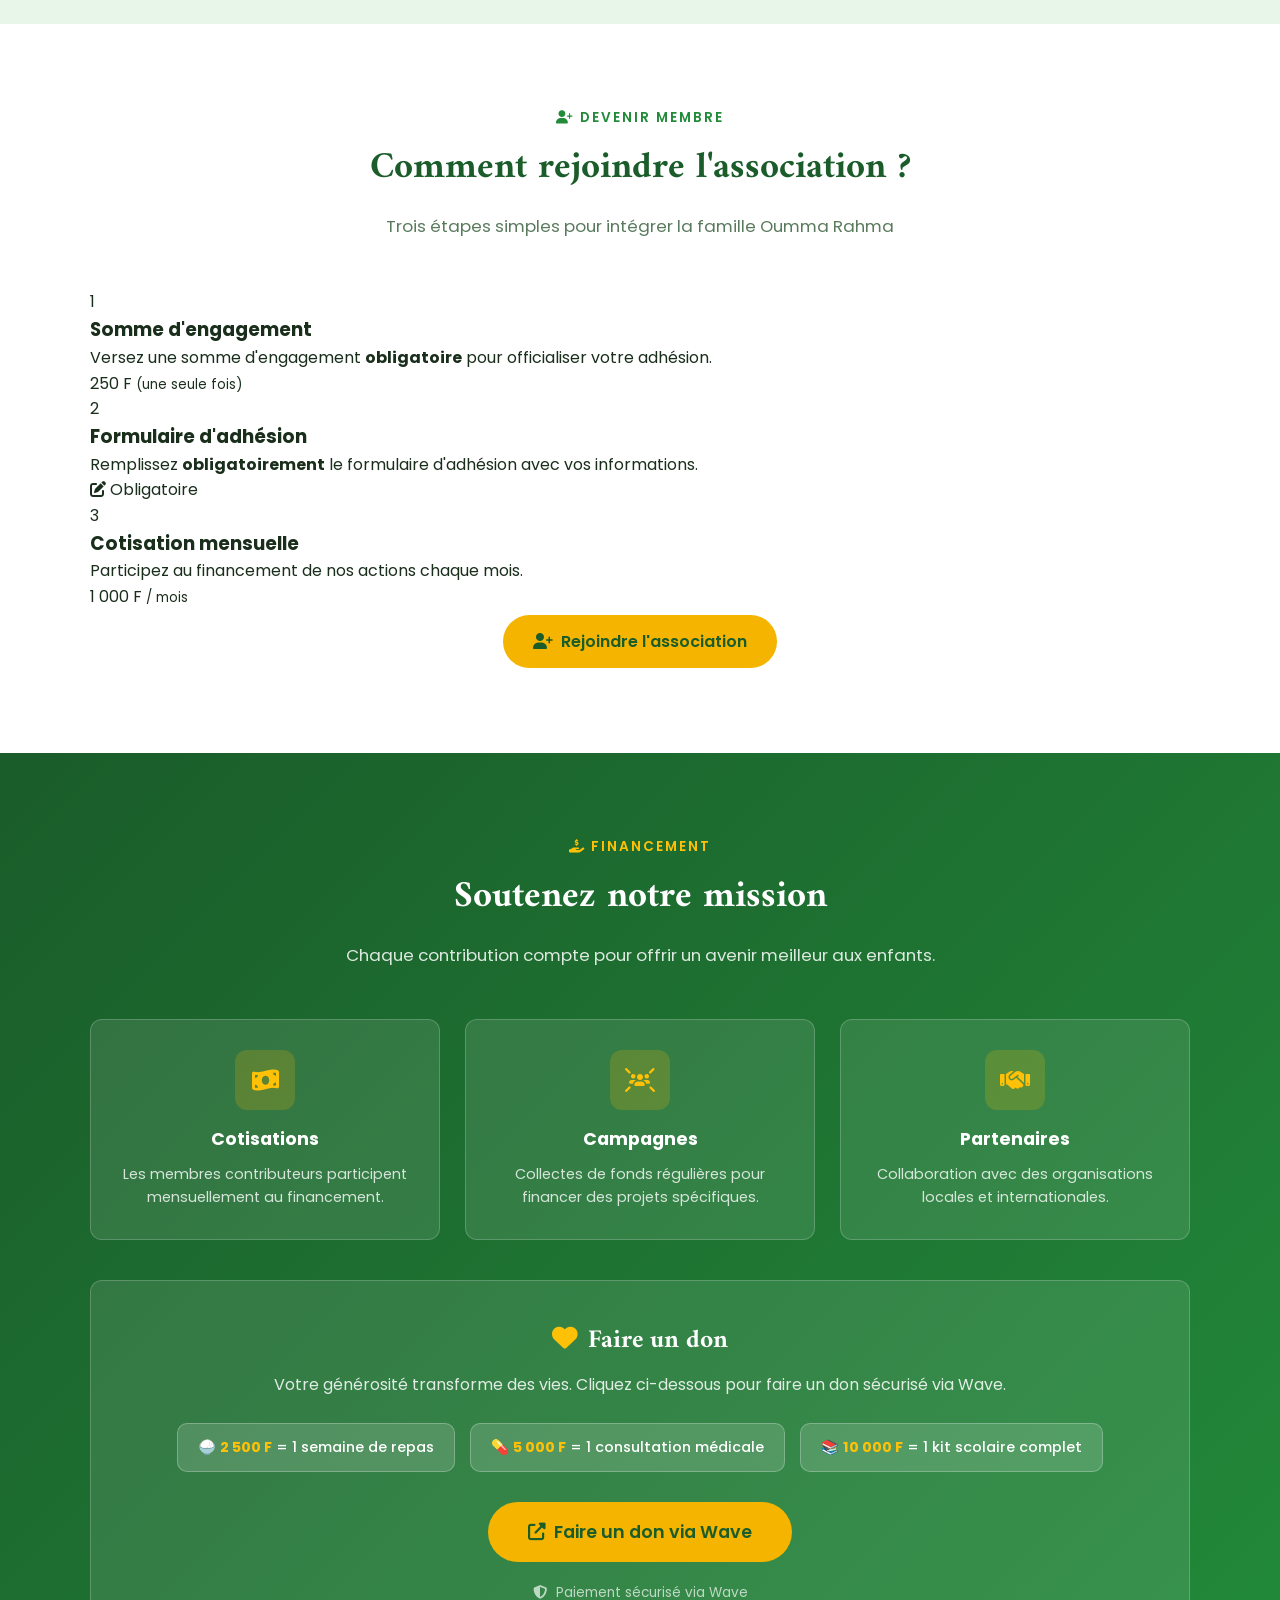
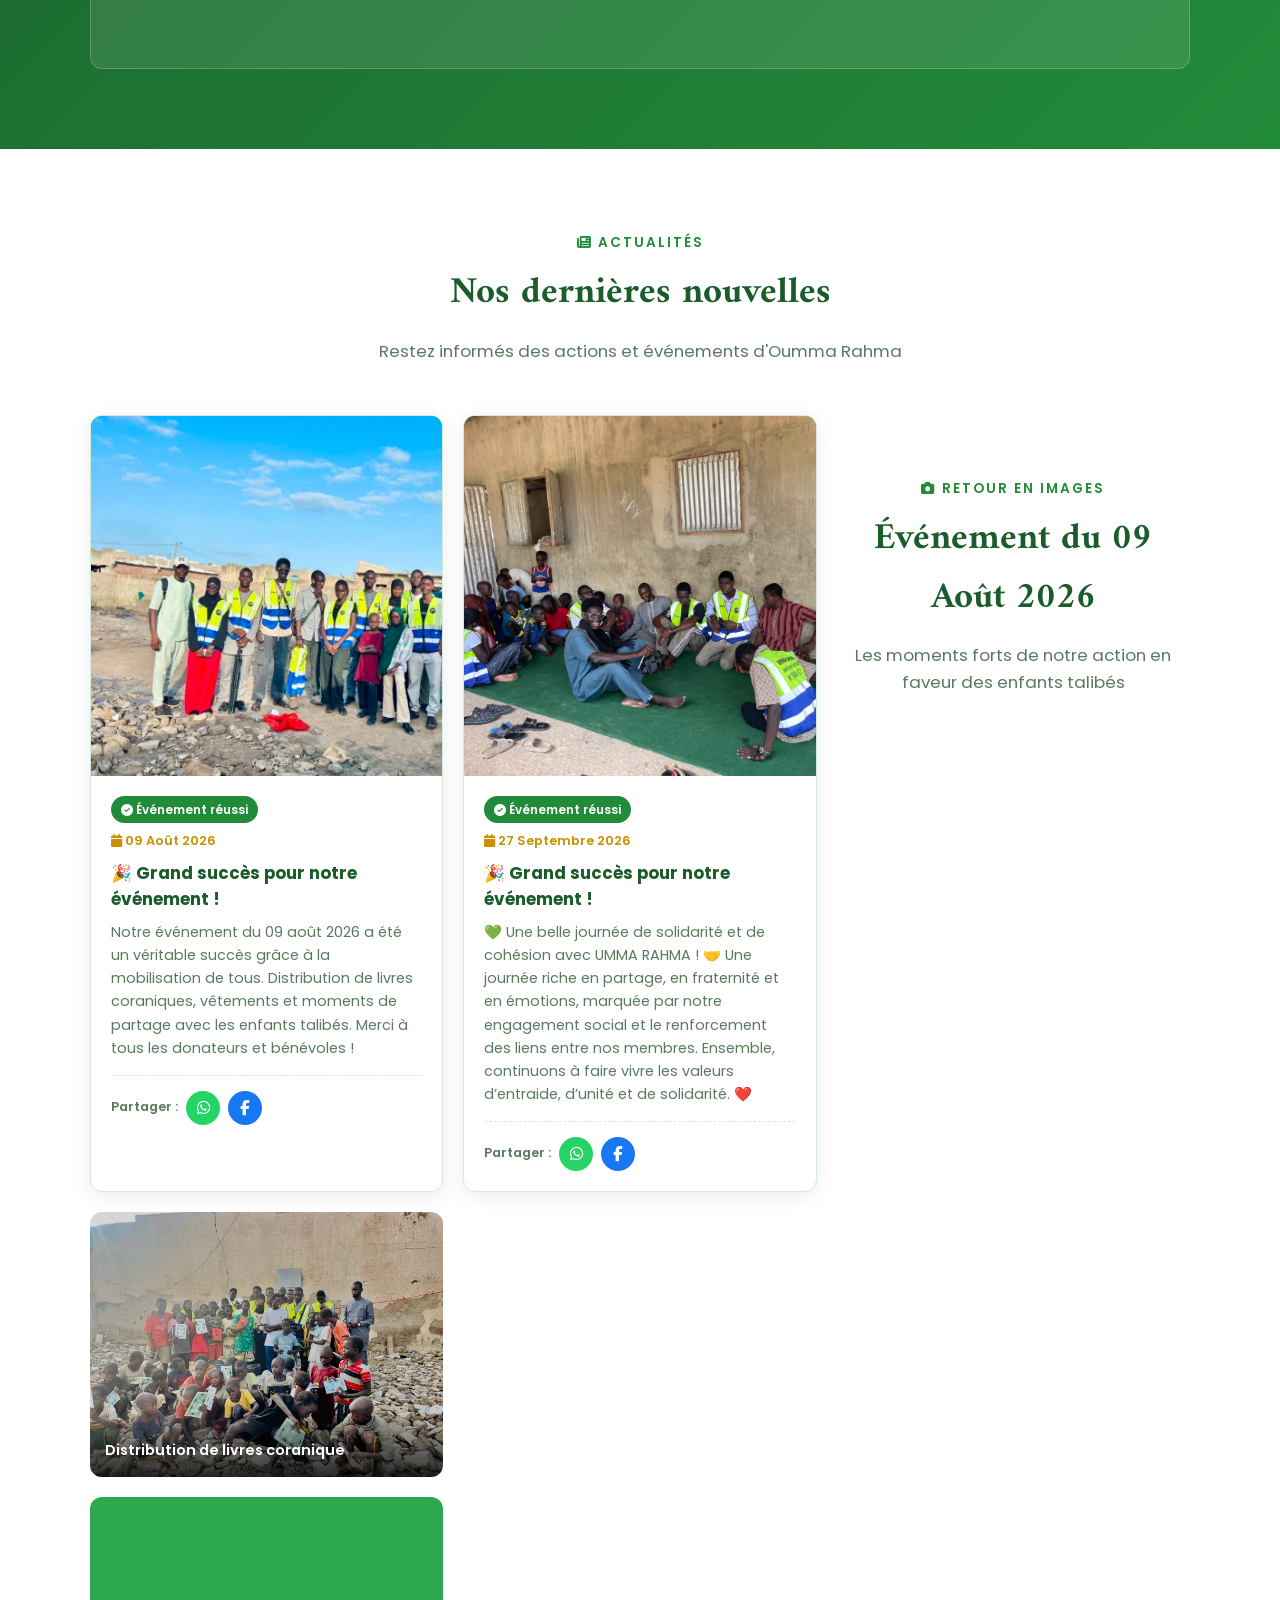
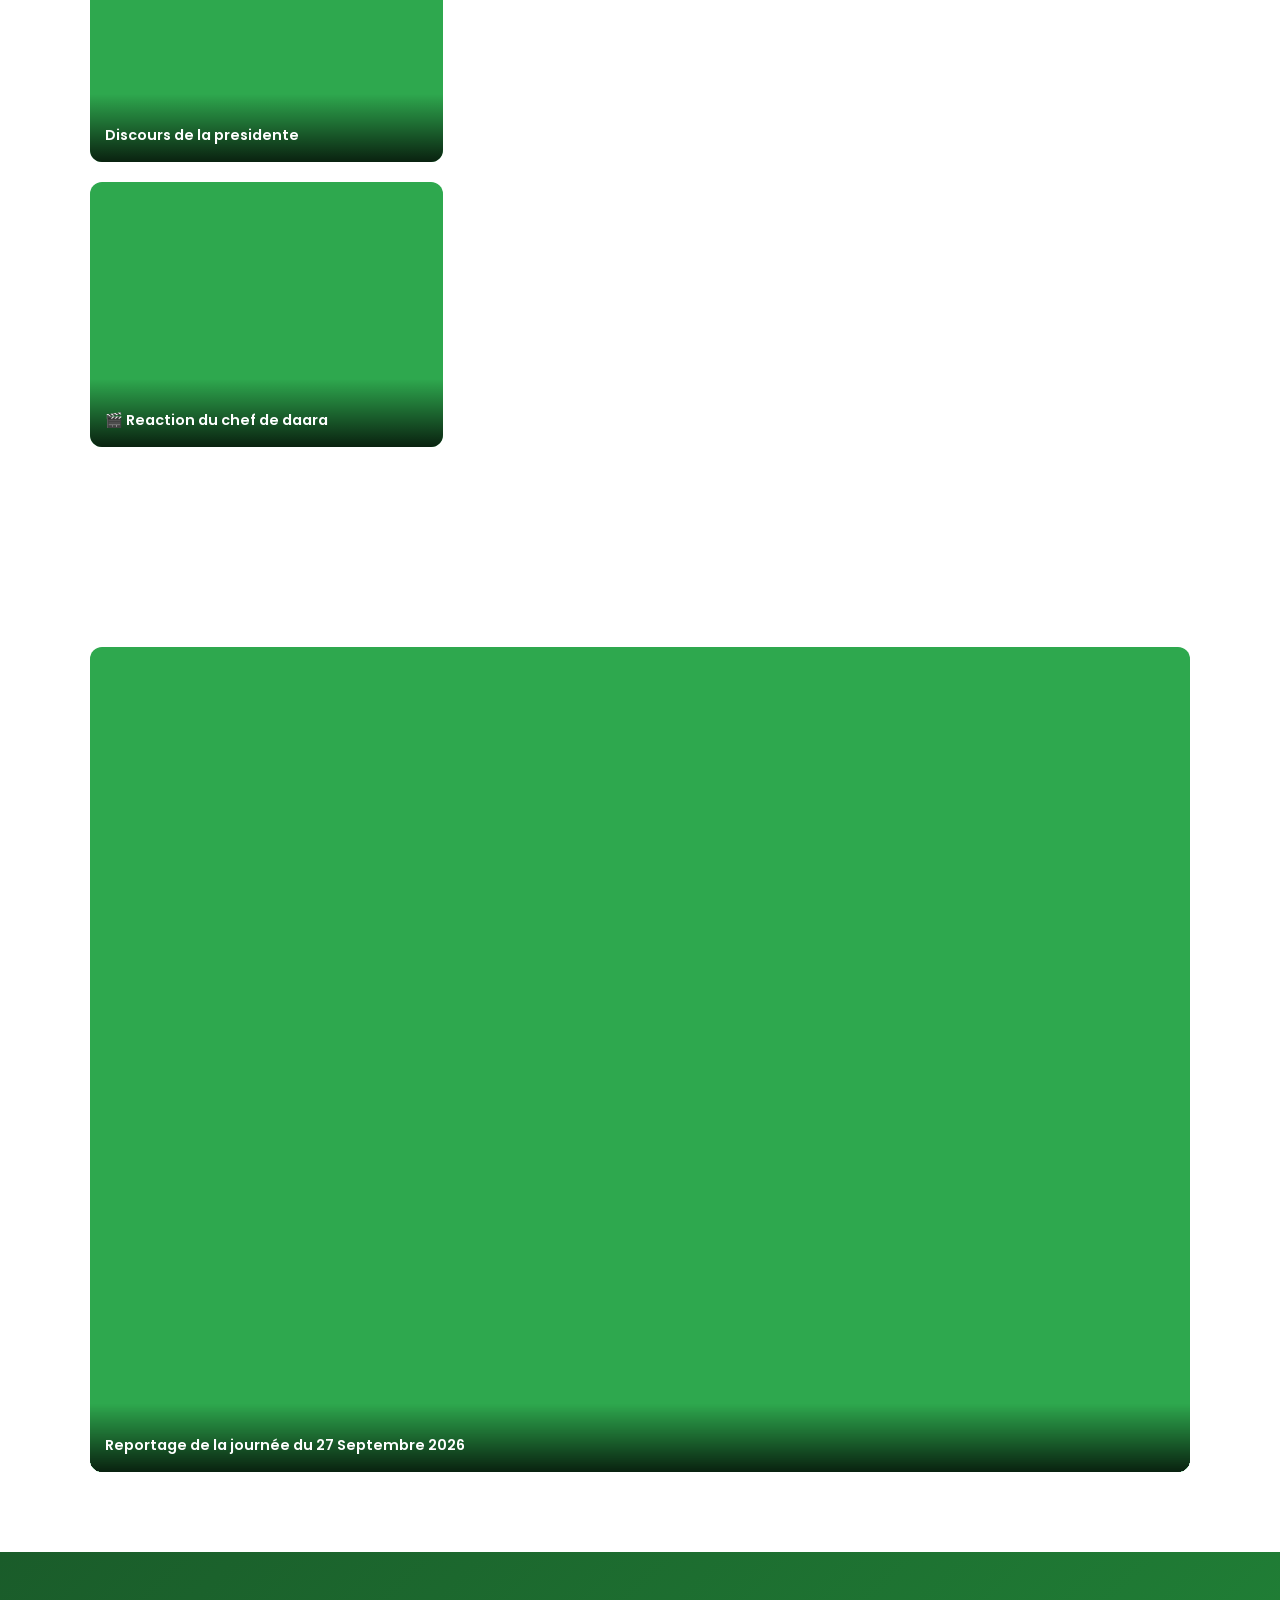
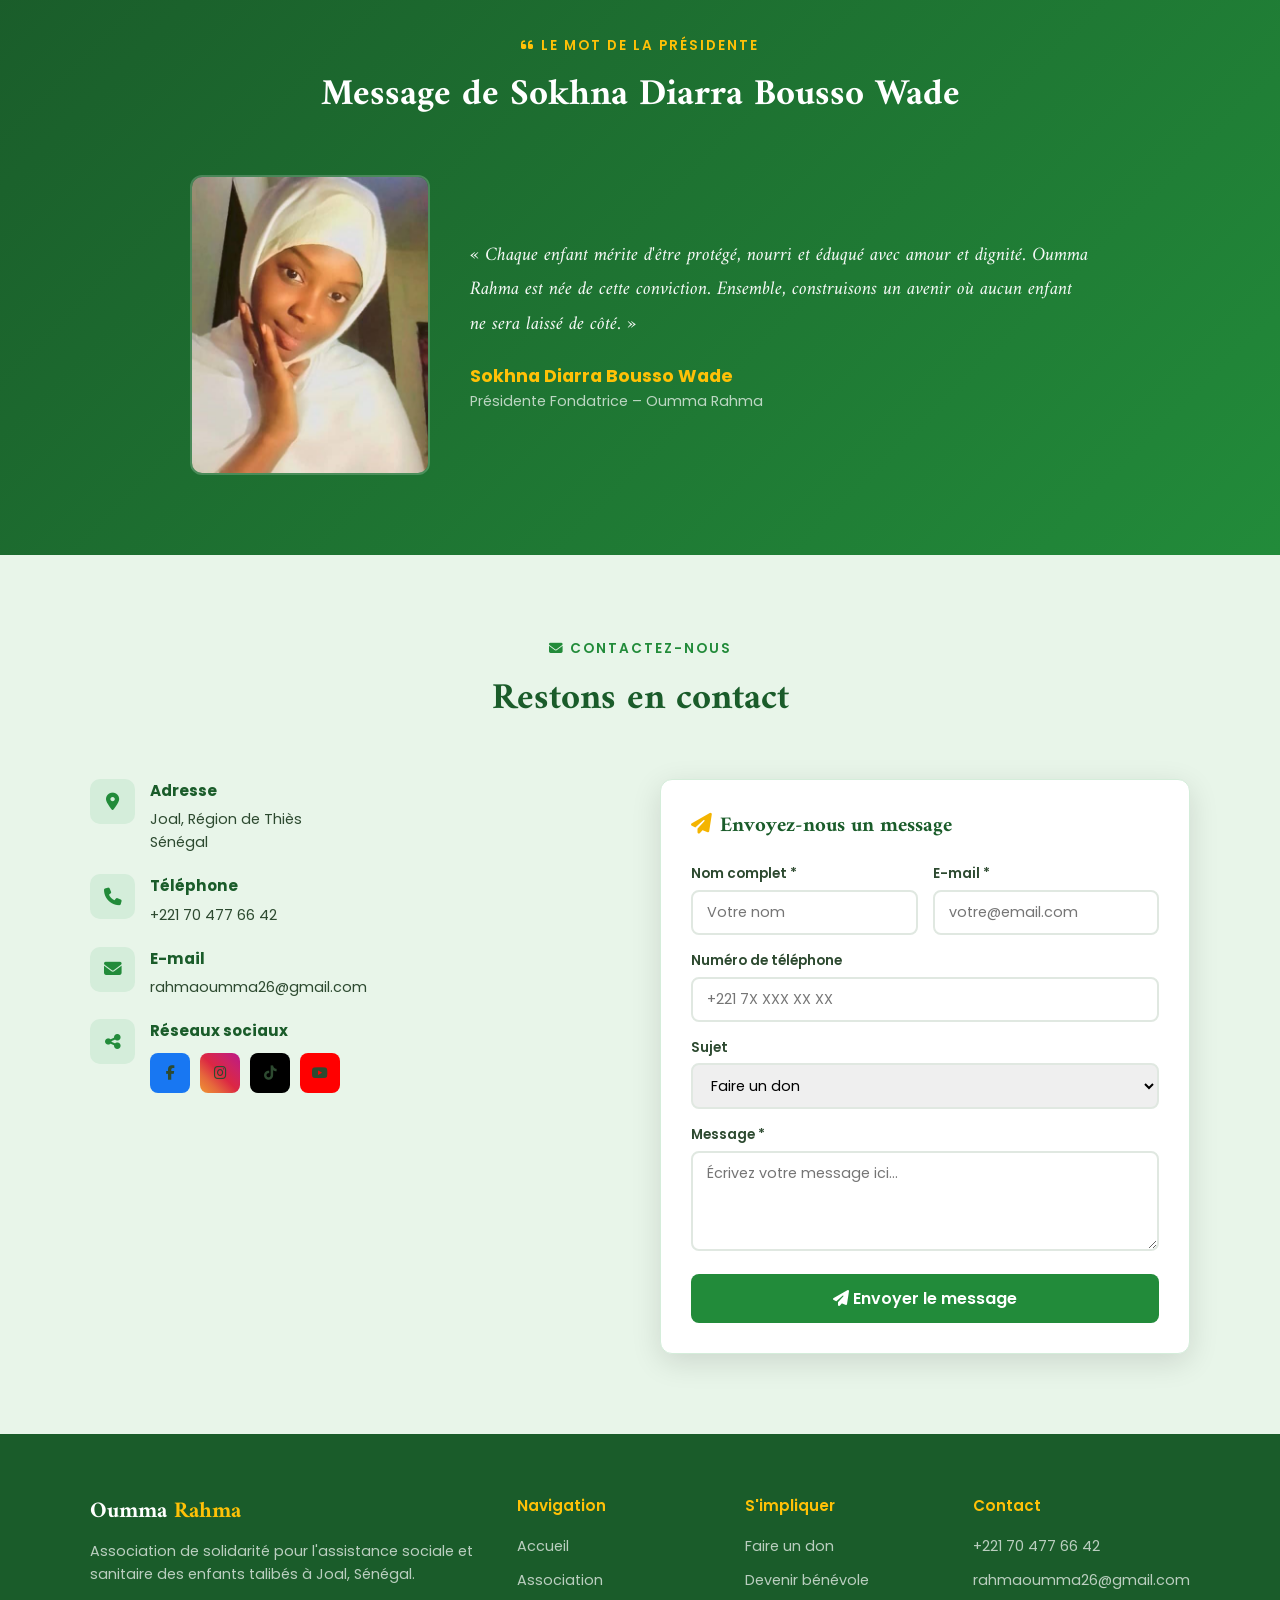
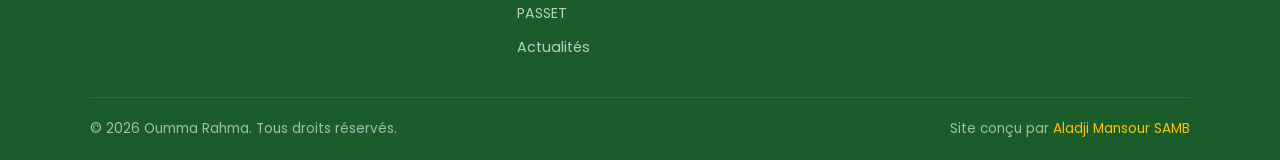
==== commit b5591aaa: "Update print statement from 'Hello' to 'Goodbye'" ====
--- a/index.html
+++ b/index.html
@@ -1,7 +1,13 @@
 <!DOCTYPE html>
 <html lang="fr">
 <head>
-      
+      <!-- Google Tag Manager -->
+<script>(function(w,d,s,l,i){w[l]=w[l]||[];w[l].push({'gtm.start':
+new Date().getTime(),event:'gtm.js'});var f=d.getElementsByTagName(s)[0],
+j=d.createElement(s),dl=l!='dataLayer'?'&l='+l:'';j.async=true;j.src=
+'https://www.googletagmanager.com/gtm.js?id='+i+dl;f.parentNode.insertBefore(j,f);
+})(window,document,'script','dataLayer','GTM-TJKX5SV6');</script>
+<!-- End Google Tag Manager -->
     <link rel="canonical" href="https://umma-rahma.github.io/Umma-Rahma/" />
     <!-- Google tag (gtag.js) -->
 <script async src="https://www.googletagmanager.com/gtag/js?id=G-PC7E6XCJS2"></script>
@@ -46,7 +52,10 @@
         
 </head>
 <body>
-    
+    <!-- Google Tag Manager (noscript) -->
+<noscript><iframe src="https://www.googletagmanager.com/ns.html?id=GTM-TJKX5SV6"
+height="0" width="0" style="display:none;visibility:hidden"></iframe></noscript>
+<!-- End Google Tag Manager (noscript) -->
     
     <!-- NAVIGATION -->
     <nav class="navbar">
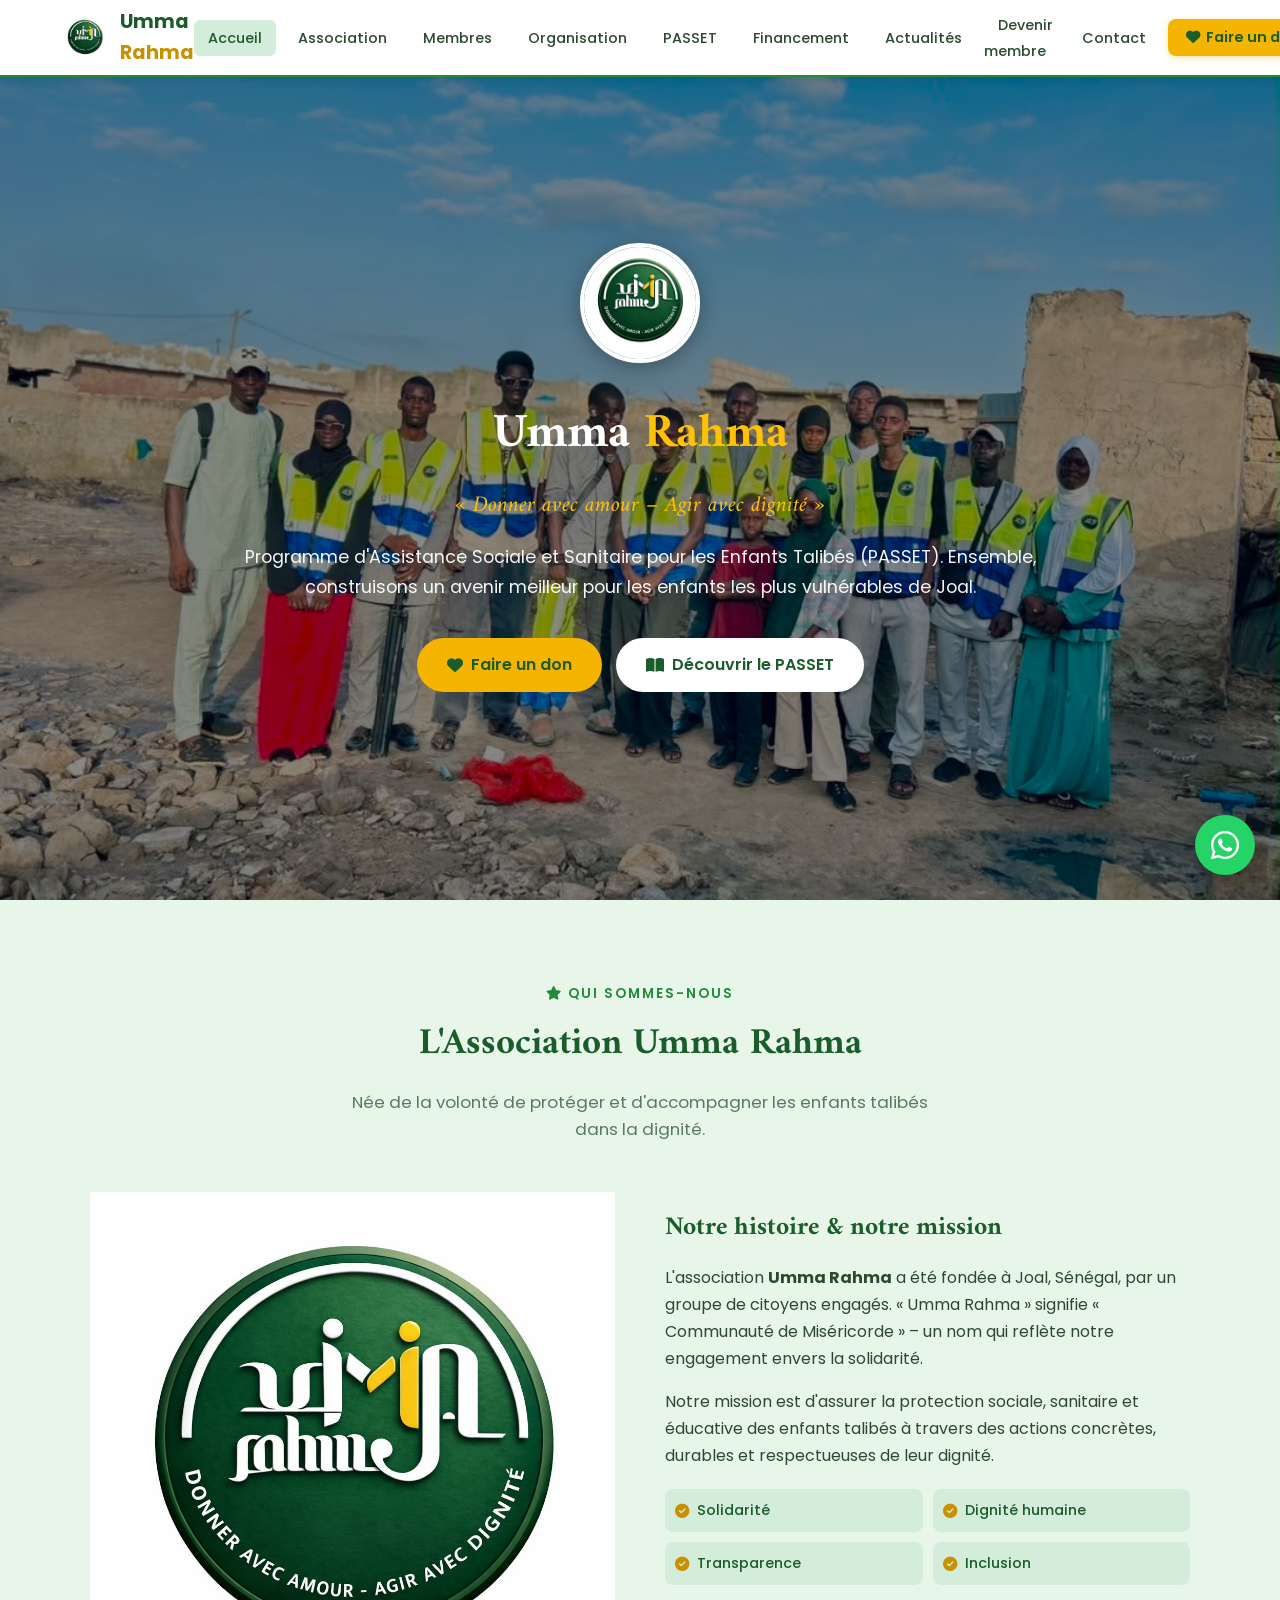
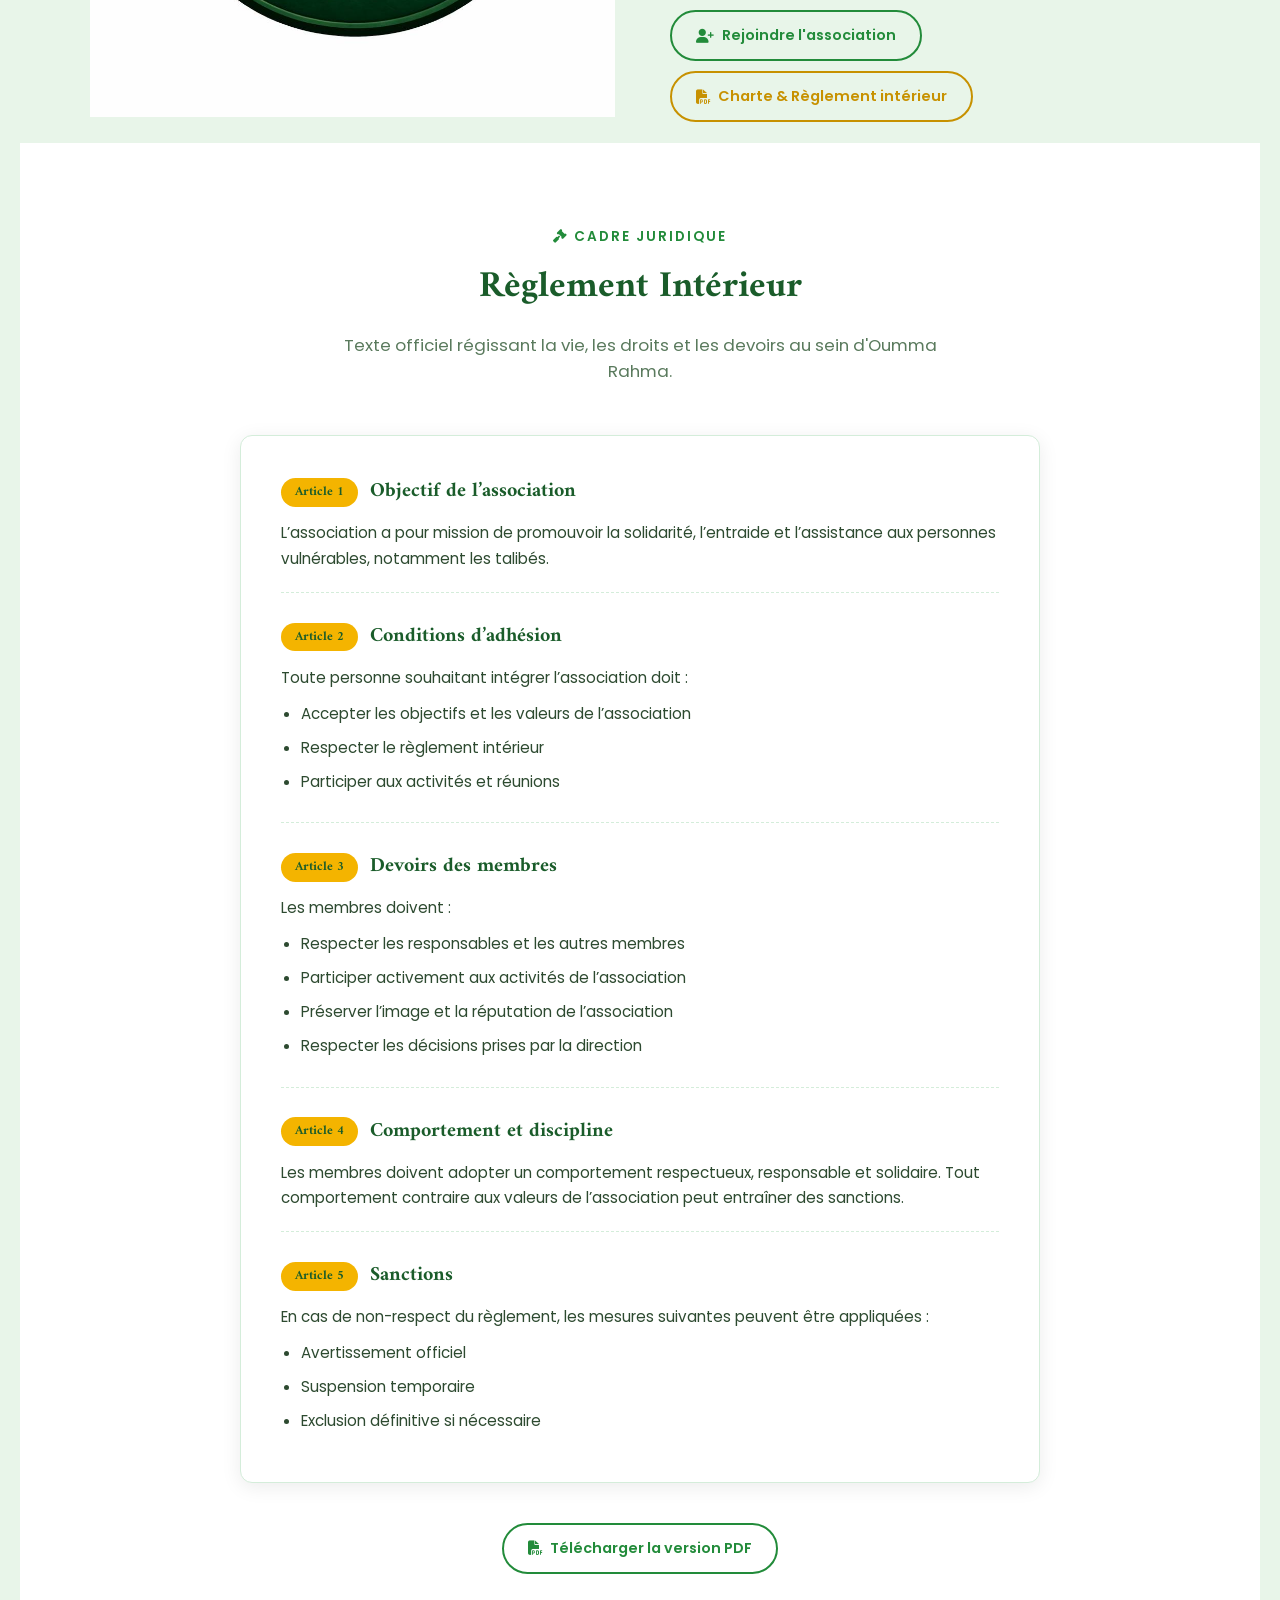
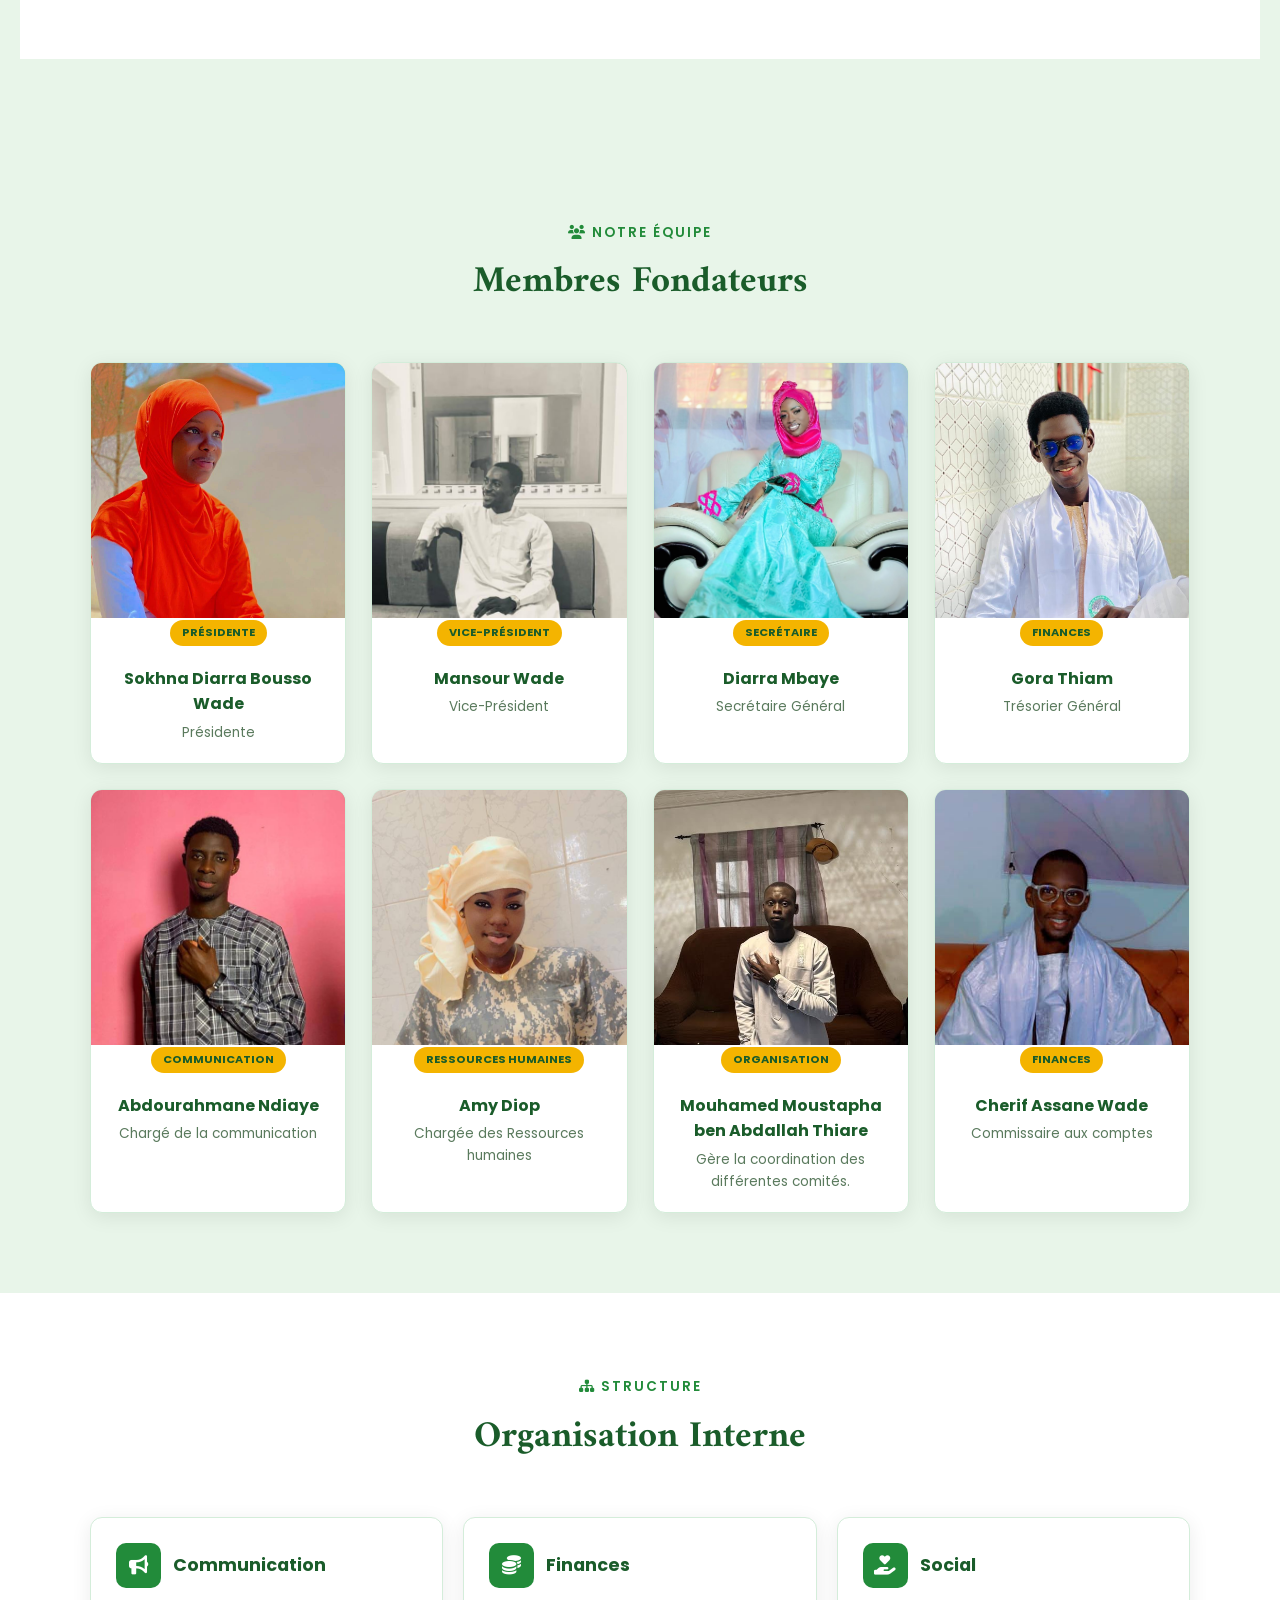
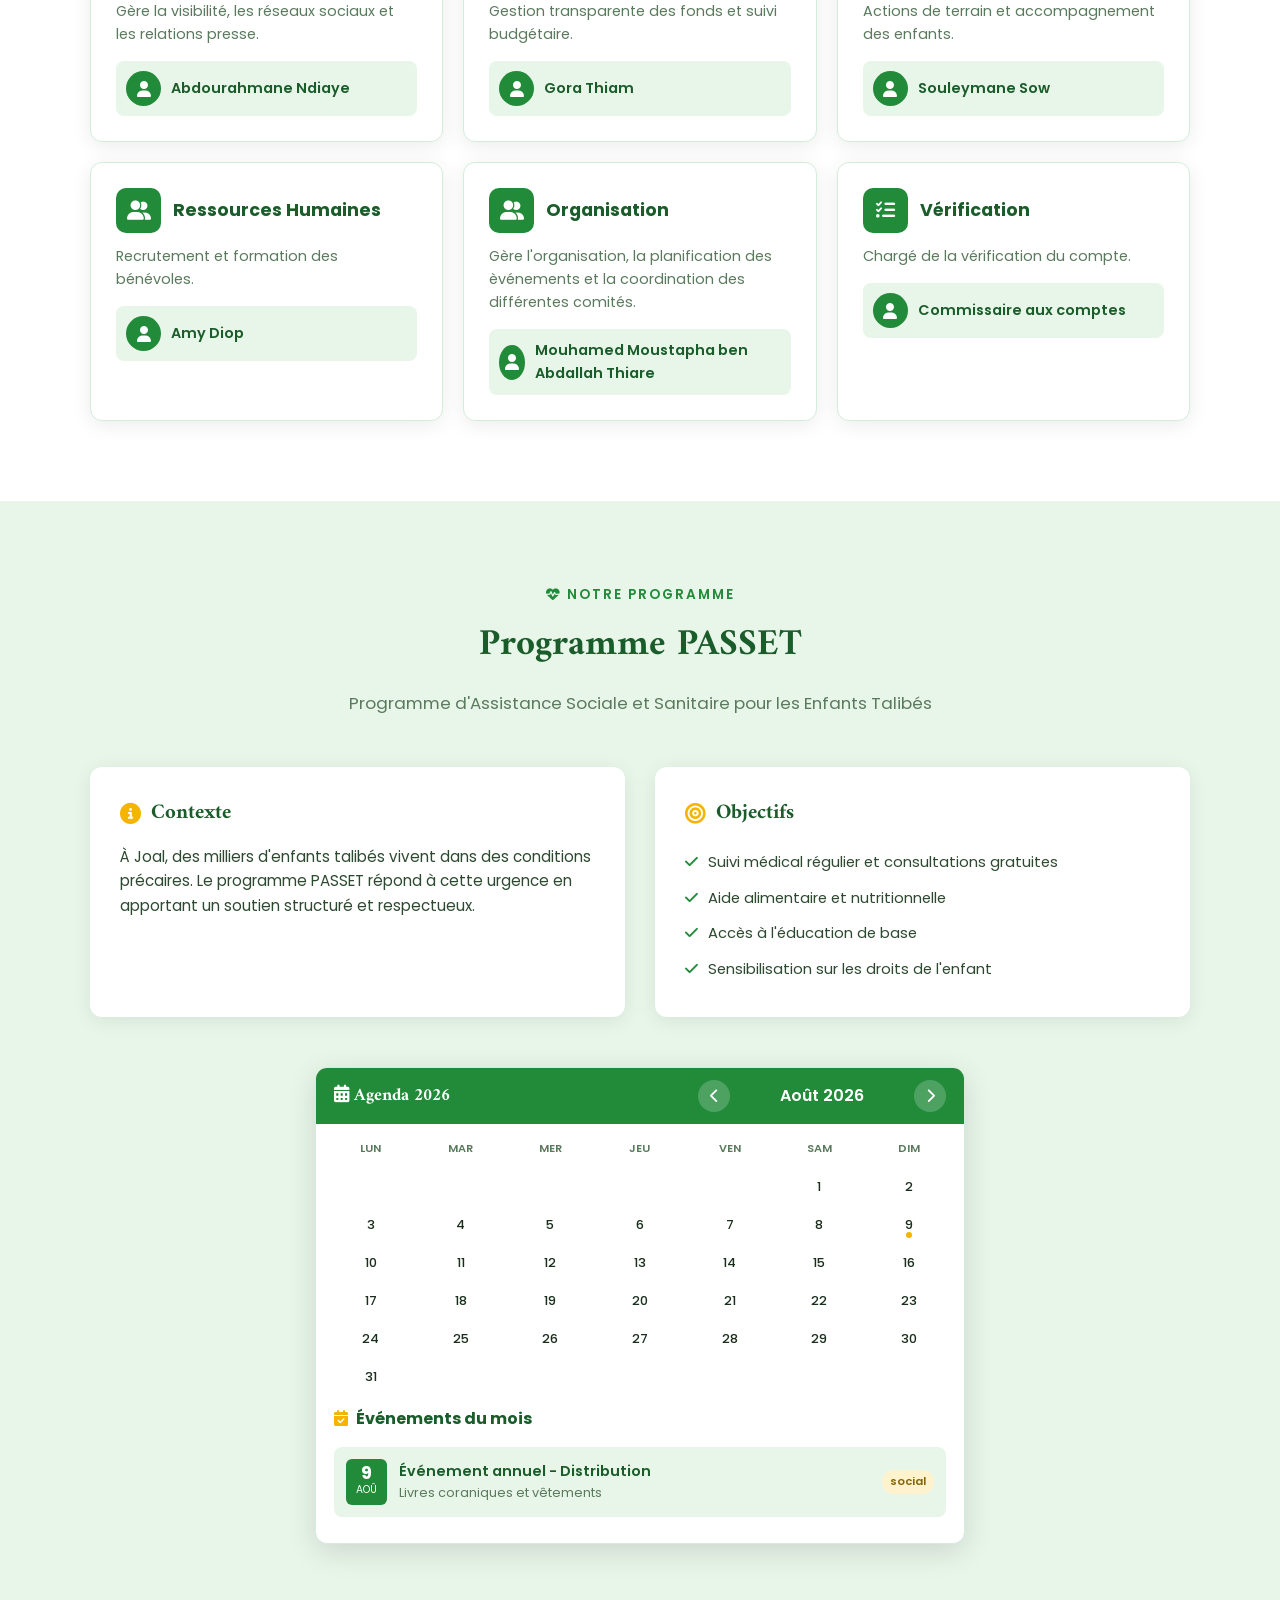
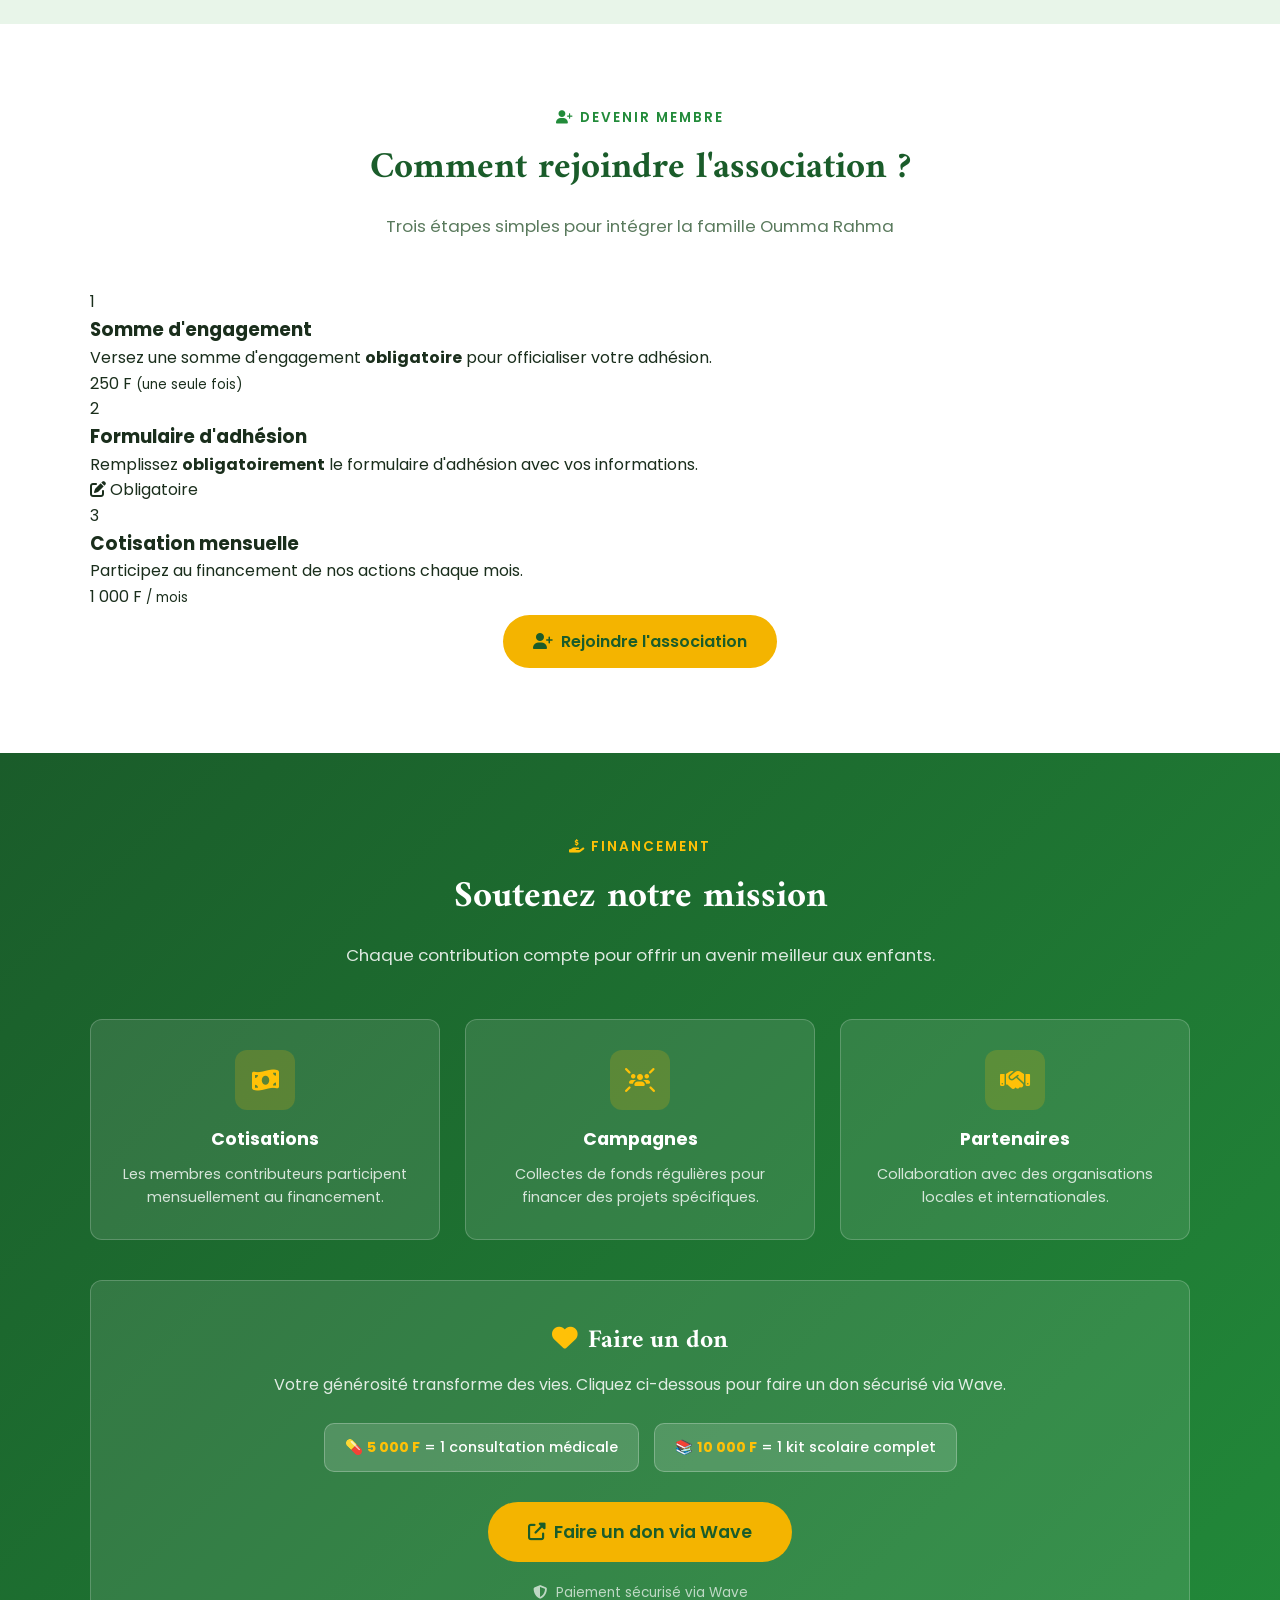
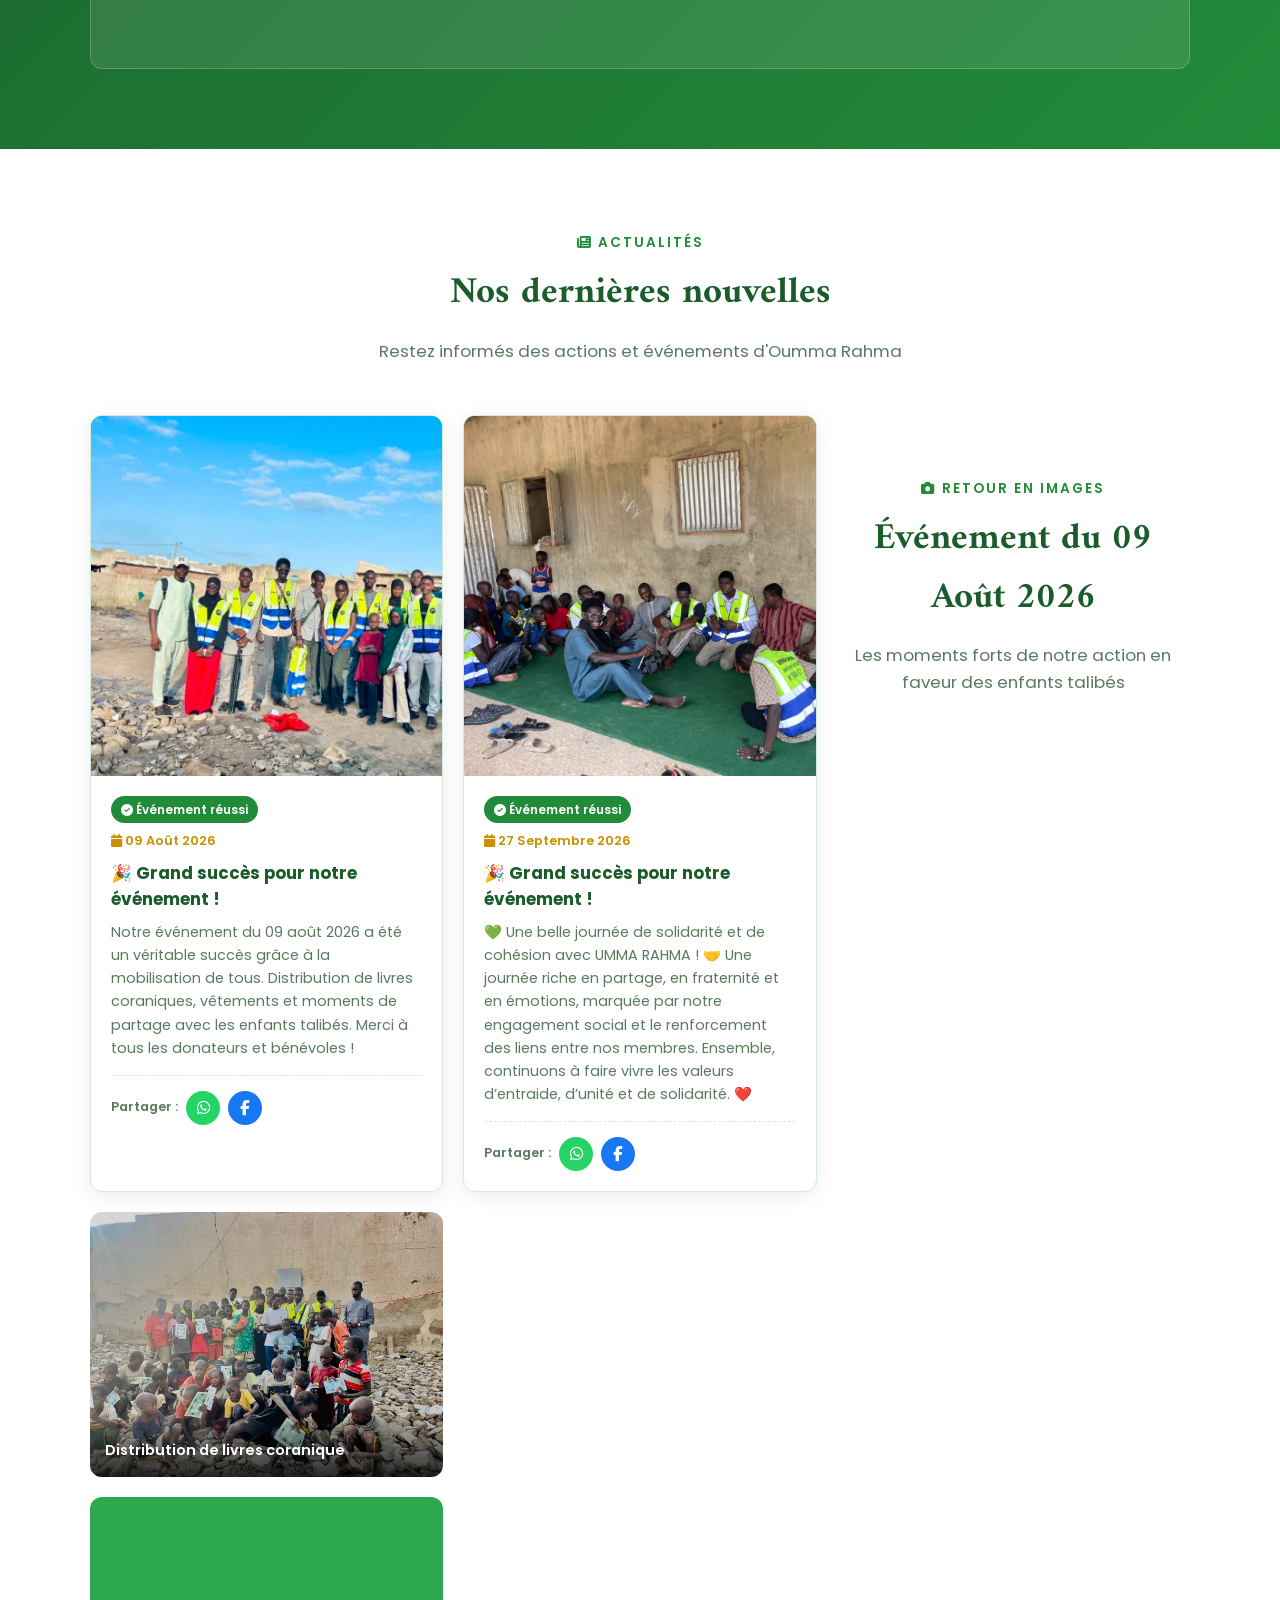
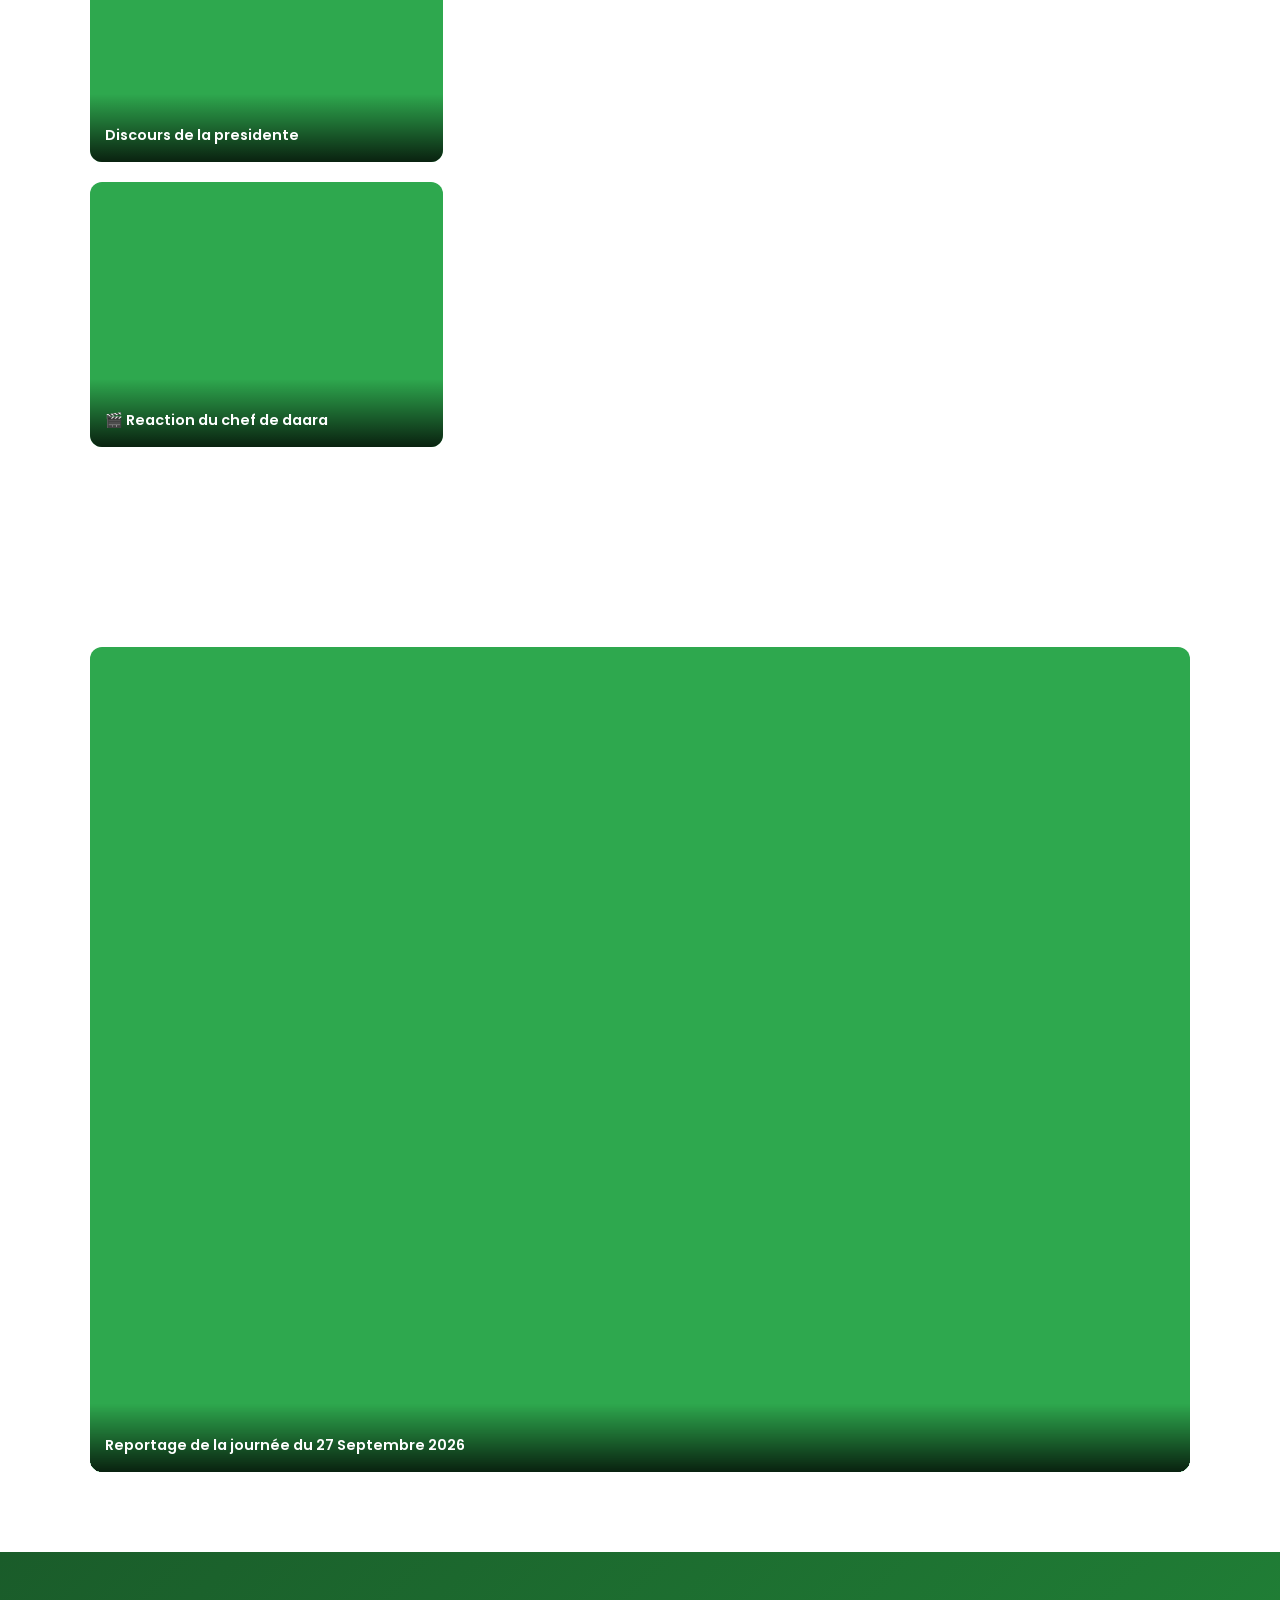
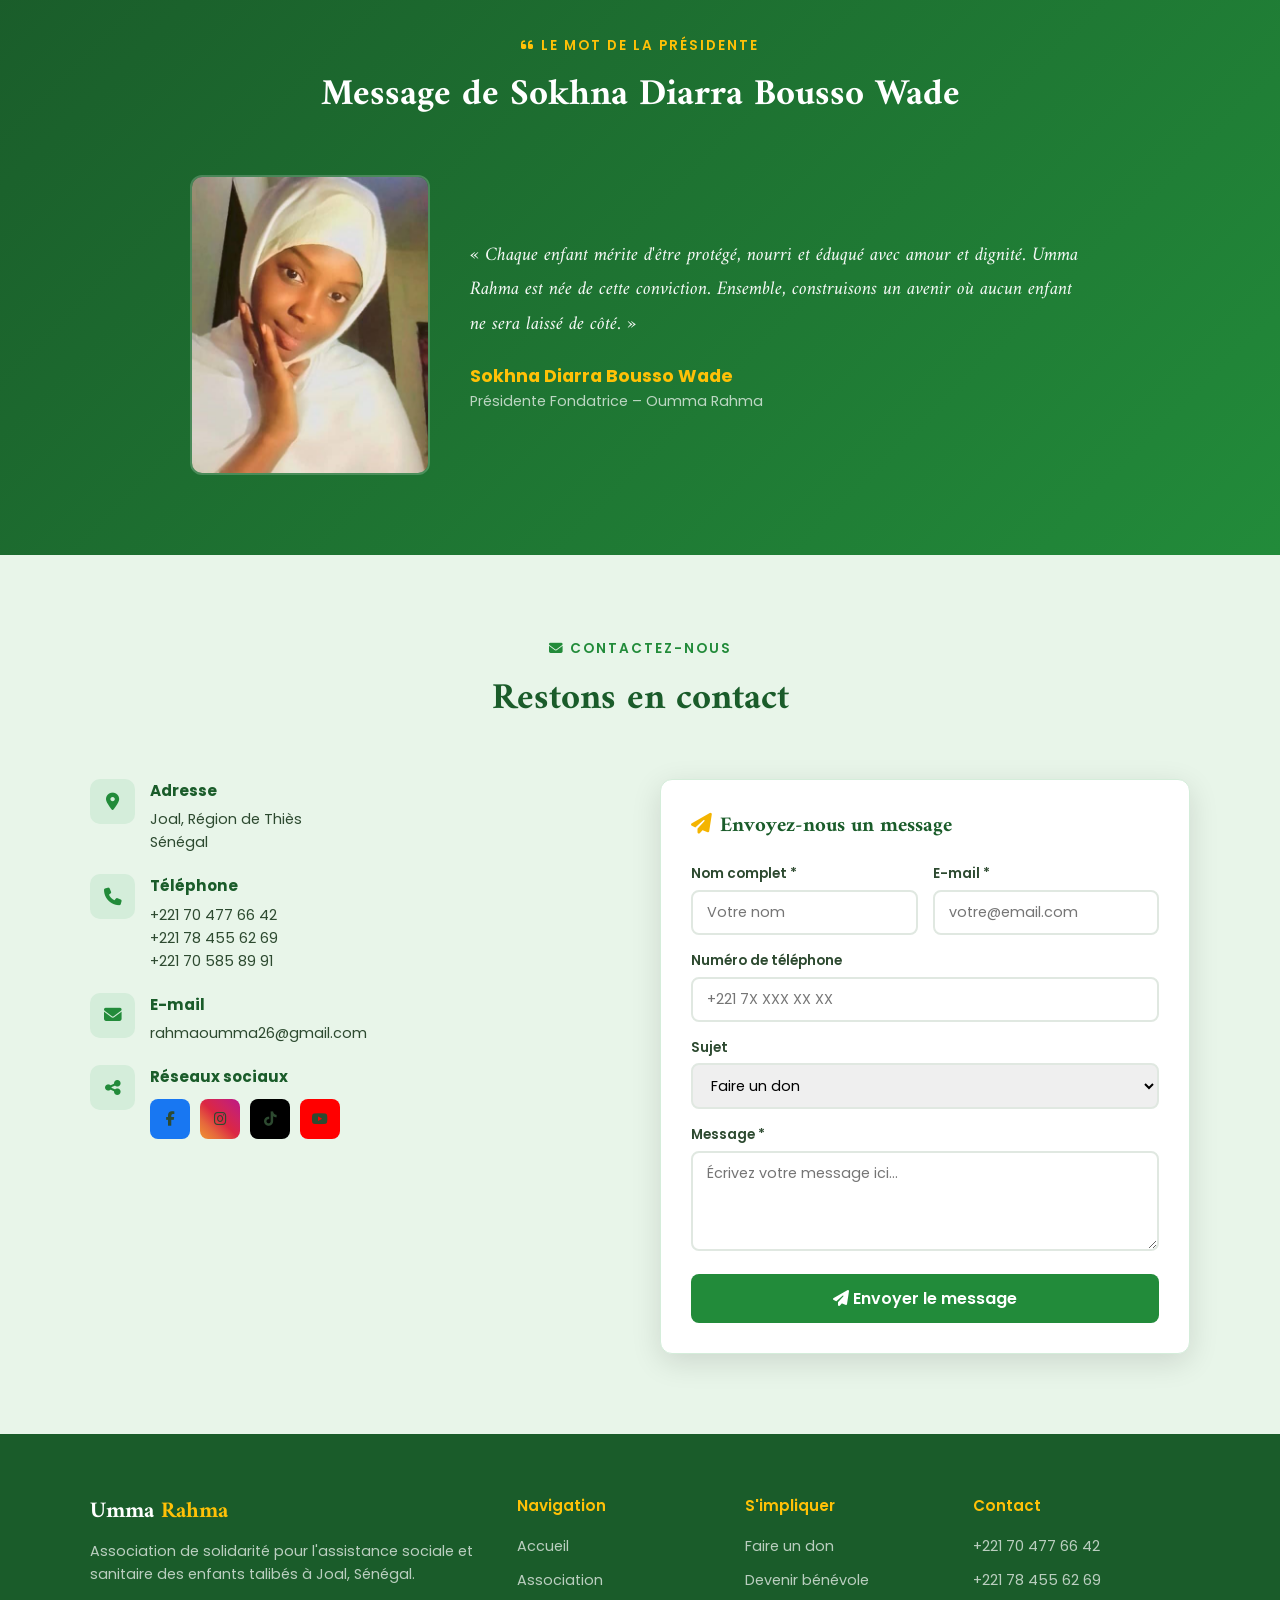
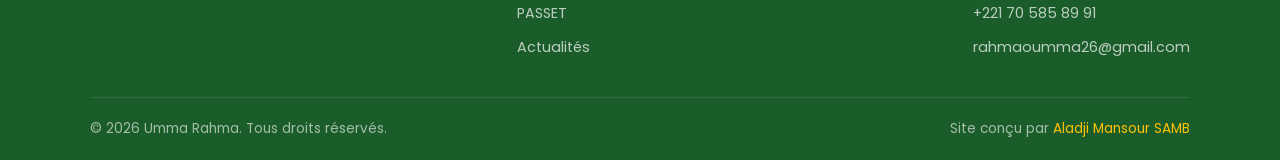
==== commit fa3475f9: "Update index.html" ====
--- a/index.html
+++ b/index.html
@@ -61,7 +61,7 @@
     <nav class="navbar">
         <div class="nav-container">
             <a href="#accueil" class="nav-logo">
-                <img src="images/logo-oumma-rahma.png" alt="Oumma Rahma" class="hero-logo-2">
+                <img src="images/logo-oumma-rahma.png" alt="Umma Rahma" class="hero-logo-2">
                 <div class="nav-logo-text">Umma <span>Rahma</span></div>
             </a>
             <ul class="nav-links" id="navLinks">
@@ -484,7 +484,6 @@
                 <h3><i class="fas fa-heart" style="margin-right:10px; color:var(--yellow-light);"></i>Faire un don</h3>
                 <p>Votre générosité transforme des vies. Cliquez ci-dessous pour faire un don sécurisé via Wave.</p>
                                 <div class="don-impacts">
-                    <div class="don-impact-item">🍚 <strong>2 500 F</strong> = 1 semaine de repas</div>
                     <div class="don-impact-item">💊 <strong>5 000 F</strong> = 1 consultation médicale</div>
                     <div class="don-impact-item">📚 <strong>10 000 F</strong> = 1 kit scolaire complet</div>
                 </div>
@@ -638,7 +637,7 @@
                 <div class="president-message">
                     <blockquote>
                         « Chaque enfant mérite d'être protégé, nourri et éduqué avec amour et dignité.
-                        Oumma Rahma est née de cette conviction. Ensemble, construisons un avenir où
+                        Umma Rahma est née de cette conviction. Ensemble, construisons un avenir où
                         aucun enfant ne sera laissé de côté. »
                     </blockquote>
                     <div class="president-name">Sokhna Diarra Bousso Wade</div>
@@ -669,6 +668,8 @@
                         <div class="contact-text">
                             <h4>Téléphone</h4>
                             <p><a href="tel:+221704776642">+221 70 477 66 42</a></p>
+                            <p><a href="tel:+221784556269">+221 78 455 62 69</a></p>
+                            <p><a href="tel:+221705858991">+221 70 585 89 91</a></p>
                         </div>
                     </div>
                     <div class="contact-item">
@@ -746,7 +747,7 @@
     <footer class="footer">
         <div class="footer-grid">
             <div class="footer-brand">
-                <h3>Oumma <span>Rahma</span></h3>
+                <h3>Umma <span>Rahma</span></h3>
                 <p>Association de solidarité pour l'assistance sociale et sanitaire des enfants talibés à Joal, Sénégal.</p>
             </div>
             <div class="footer-col">
@@ -769,12 +770,14 @@
                 <h4>Contact</h4>
                 <ul>
                     <li><a href="tel:+221704776642">+221 70 477 66 42</a></li>
+                    <li><a href="tel:+221784556269">+221 78 455 62 69</a></li>
+                    <li><a href="tel:+221705858991">+221 70 585 89 91</a></li>
                     <li><a href="mailto:rahmaoumma26@gmail.com">rahmaoumma26@gmail.com</a></li>
                 </ul>
             </div>
         </div>
         <div class="footer-bottom">
-            <p>&copy; 2026 Oumma Rahma. Tous droits réservés.</p>
+            <p>&copy; 2026 Umma Rahma. Tous droits réservés.</p>
             <p class="footer-credit">Site conçu par <a href="https://wa.me/221703447818">Aladji Mansour SAMB</a></p>
         </div>
     </footer>
